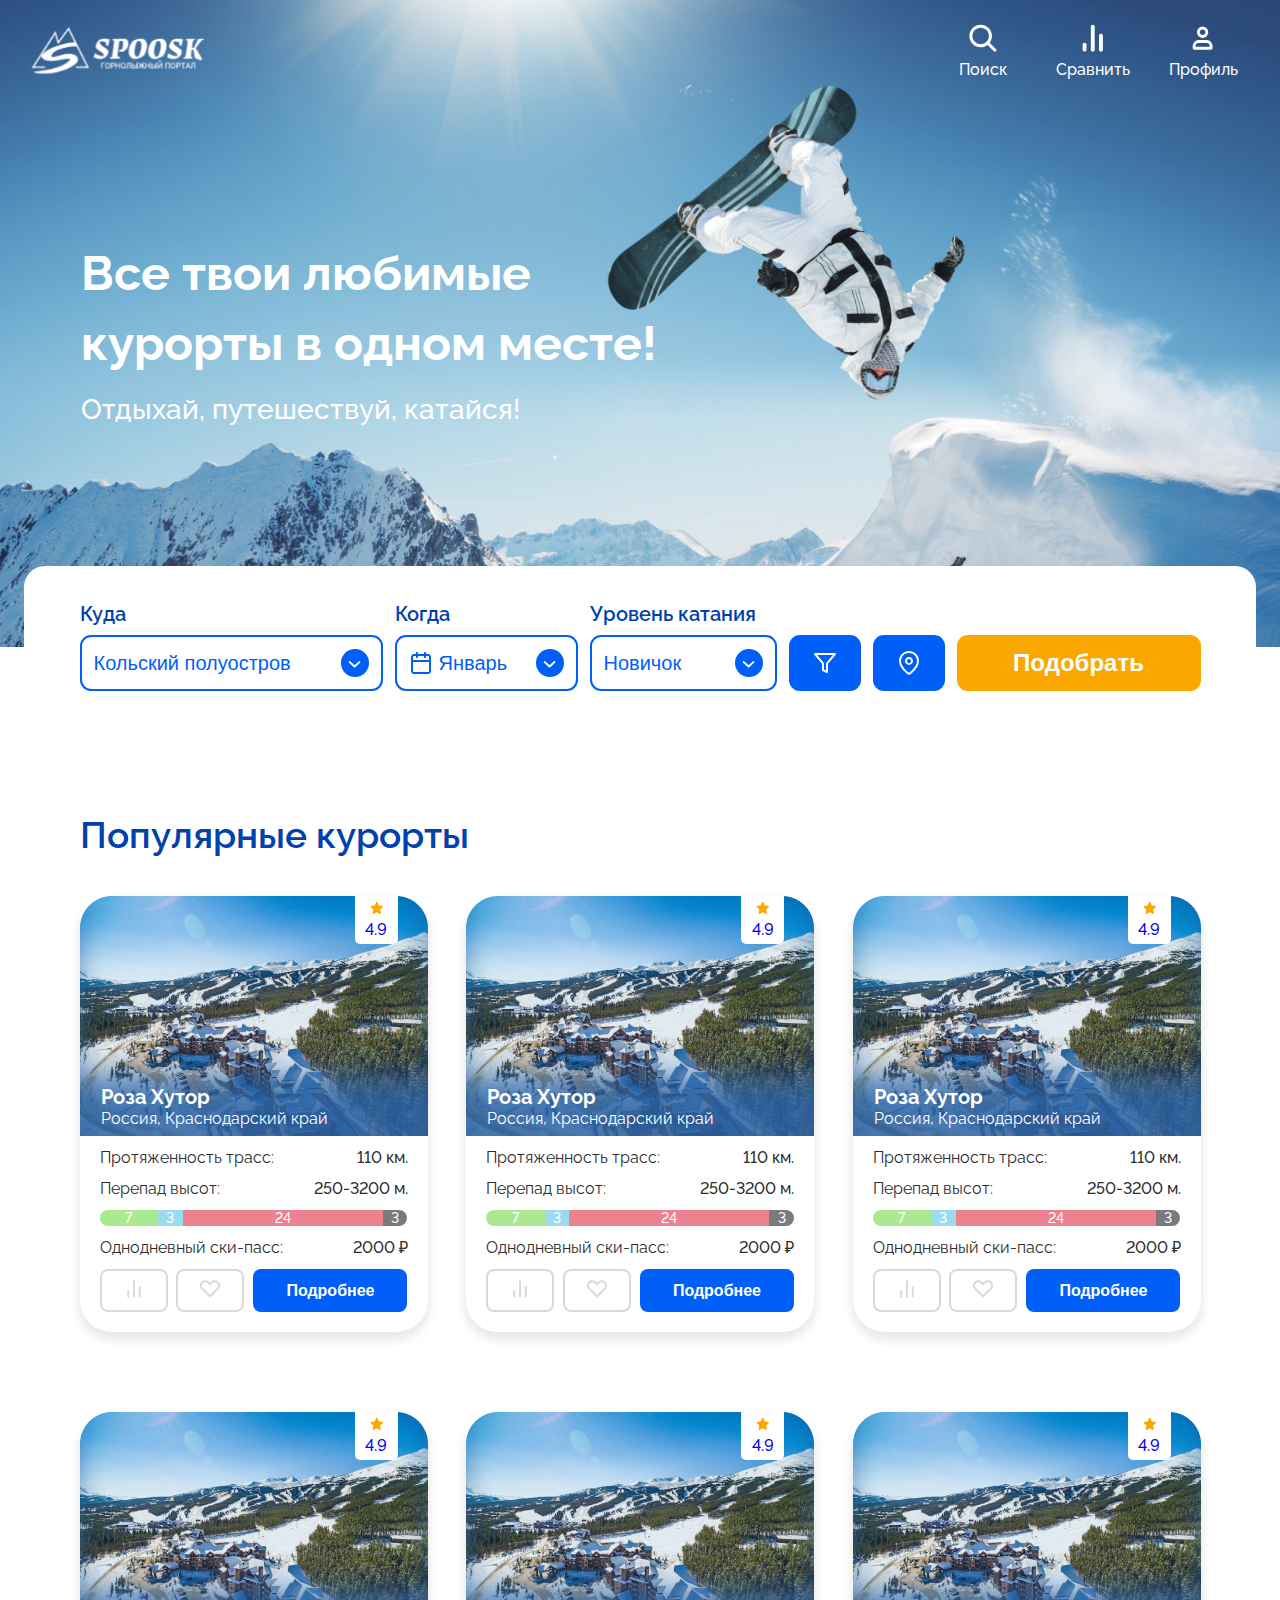
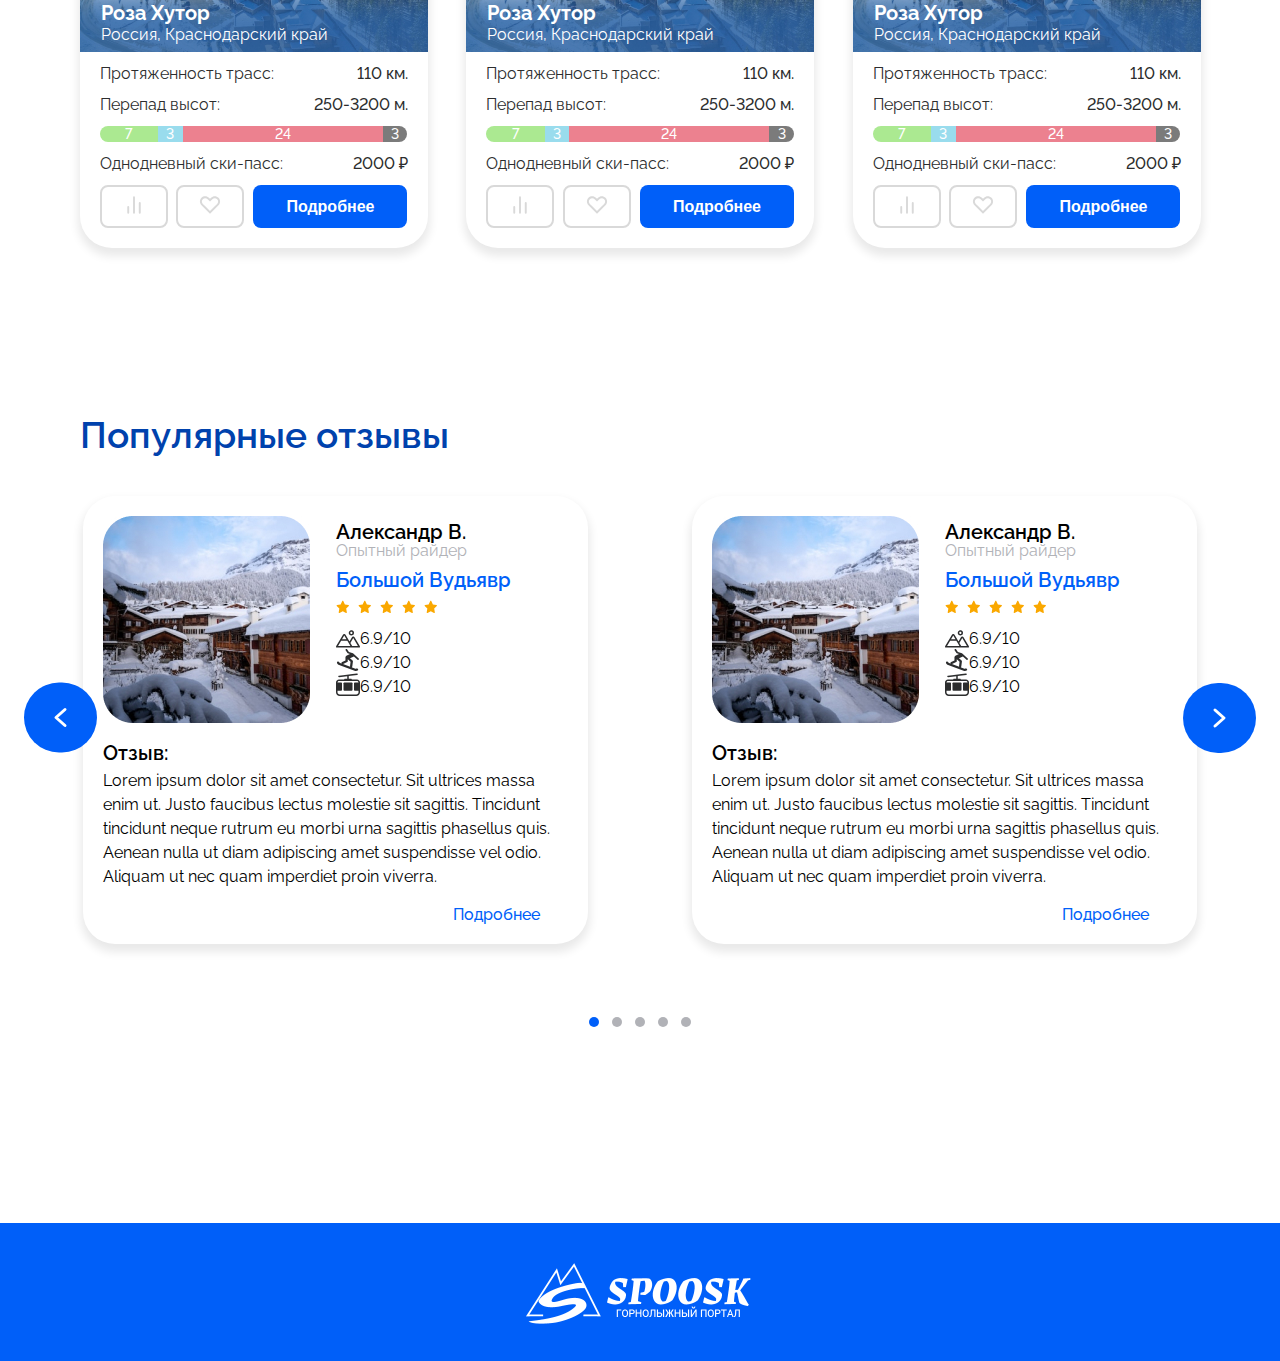
==== index.html @ d3da478c "сайт" ====
<!DOCTYPE html>
<html lang="en">
<head>
    <meta charset="UTF-8">
    <meta http-equiv="X-UA-Compatible" content="IE=edge">
    <meta name="viewport" content="width=device-width, initial-scale=1.0">

    <link href="https://fonts.googleapis.com/css2?family=Raleway:wght@400;500;600;700&display=swap&subset=cyrillic-ext" rel="stylesheet">
    <link rel="stylesheet" href="css/style.css">
    <script defer src="js/script_filter.js"></script>
    <script defer src="js/script.js"></script>
    <title>Spoosk</title>
</head>
<body>
    <div class="container">
        <header class="header">
            <div class="header-wrapper wrapper">
                <div class="logo">
                    <a href="index.html">
                        <img src="image/header/logo_white.svg" alt="Logo" width="190" height="57">
                    </a>
                </div>
                <nav class="header-menu">

                    <!-- <div class="search">
                        <div class="search-box">
                            <input type="text" name="search" class="search-input" placeholder="поиск">
                            <div class="search-btn">
                                <svg width="28" height="28" viewBox="0 0 28 28" fill="none" id="search" xmlns="http://www.w3.org/2000/svg">
                                    <path fill-rule="evenodd" clip-rule="evenodd" d="M3.83374 4.10025C6.02167 1.91233 8.98913 0.683167 12.0833 0.683167C15.1775 0.683167 18.145 1.91233 20.3329 4.10025C22.5208 6.28818 23.75 9.25564 23.75 12.3498C23.75 14.9208 22.9014 17.4043 21.3592 19.4258L27.961 26.0277C28.5685 26.6351 28.5685 27.6201 27.961 28.2276C27.3536 28.835 26.3686 28.835 25.7612 28.2276L19.1593 21.6257C17.1378 23.1679 14.6543 24.0165 12.0833 24.0165C8.98913 24.0165 6.02167 22.7873 3.83374 20.5994C1.64582 18.4115 0.416656 15.444 0.416656 12.3498C0.416656 9.25564 1.64582 6.28818 3.83374 4.10025ZM12.0833 3.79428C9.81425 3.79428 7.63811 4.69566 6.03363 6.30014C4.42915 7.90462 3.52777 10.0808 3.52777 12.3498C3.52777 14.6189 4.42915 16.795 6.03363 18.3995C7.63811 20.004 9.81425 20.9054 12.0833 20.9054C14.3524 20.9054 16.5285 20.004 18.133 18.3995C19.7375 16.795 20.6389 14.6189 20.6389 12.3498C20.6389 10.0808 19.7375 7.90462 18.133 6.30014C16.5285 4.69566 14.3524 3.79428 12.0833 3.79428Z" fill="#0042AD"/>
                                </svg>
                            </div>
                        </div>
                        <div class="name">Поиск</div>
                    </div> -->


                    <ul class="menu-list">
                        <li class="menu-item">
                            <a href="#" class="menu-link">
                                <img src="image/header/header_search_icon_white.svg" alt="Поиск" width="28" height="28">
                                <!-- <div class="icon control-btn_comparison"></div> -->
                                <div class="name">Поиск</div>
                            </a>
                            <input type="text" name="search" class="search-input" placeholder="поиск">
                        </li>
                        <li class="menu-item">
                            <a href="#" class="menu-link">
                                <img src="image/header/header_comparison_icon_white.svg" alt="Поиск" width="28" height="28">
                                <!-- <div class="icon control-btn_comparison"></div> -->
                                <div class="name">Сравнить</div>
                            </a>
                        </li>
                        <li class="menu-item">
                            <a href="#" class="menu-link">
                                <img src="image/header/header_account_icon_white.svg" alt="Поиск" width="28" height="28">
                                <!-- <div class="icon control-btn_profile"></div> -->
                                <div class="name">Профиль</div>
                            </a>
                        </li>
                    </ul>
                </nav>
            </div>
        </header>
    
        <main class="page">
            <section class="page-banner">
                <div class="wrapper">
                    <div class="banner-content">
                        <div class="banner-content-title">Все твои любимые курорты в одном месте!</div>
                        <p class="banner-content-text">Отдыхай, путешествуй, катайся!</p>
                    </div>
                </div>
                <div class="banner-image _img">
                    <img src="image/header/1559.jpg" alt="Фото сноубордиста">
                </div>
            </section>
    
            <section class="page-form">
                <div class="wrapper">
                    <div class="form">
                        <div class="form-content">
    
                            <div class="form-group">
                                <div class="form-group-title">Куда</div>
                                <div class="form-group-content">
                                    <button class="dropdown-button where" type="button">Кольский полуостров</button>
                                    <ul class="dropdown-list">
                                        <li class="dropdown-list-item" data-value="Северный кавказ">Северный кавказ</li>
                                        <li class="dropdown-list-item" data-value="Кольский полуостров">Кольский полуостров</li>
                                        <li class="dropdown-list-item" data-value="Алтай">Алтай</li>
                                    </ul>
                                    <input type="text" name="select-category" value="" class="dropdown-input-hidden">
                                </div>
                            </div>
        
                            <div class="form-group">
                                <div class="form-group-title">Когда</div>
                                <div class="form-group-content">
                                    <button class="dropdown-button when" type="button">Январь</button>
                                    <ul class="dropdown-list">
                                        <li class="dropdown-list-item" data-value="Октябрь">Октябрь</li>
                                        <li class="dropdown-list-item" data-value="Ноябрь">Ноябрь</li>
                                        <li class="dropdown-list-item" data-value="Декабрь">Декабрь</li>
                                        <li class="dropdown-list-item" data-value="Январь">Январь</li>
                                        <li class="dropdown-list-item" data-value="Февраль">Февраль</li>
                                        <li class="dropdown-list-item" data-value="Март">Март</li>
                                        <li class="dropdown-list-item" data-value="Апрель">Апрель</li>
                                        <li class="dropdown-list-item" data-value="Апрель">Май</li>
                                    </ul>
                                    <input type="text" name="select-category" value="" class="dropdown-input-hidden">
                                </div>
                            </div>
        
                            <div class="form-group">
                                <div class="form-group-title">Уровень катания</div>
                                <div class="form-group-content">
                                    <button class="dropdown-button riding_level" type="button">Новичок</button>
                                    <ul class="dropdown-list">
                                        <li class="dropdown-list-item" data-value="Новичок">Новичок</li>
                                        <li class="dropdown-list-item" data-value="Опытный">Опытный</li>
                                        <li class="dropdown-list-item" data-value="Экстремал">Экстремал</li>
                                    </ul>
                                    <input type="text" name="select-category" value="" class="dropdown-input-hidden">
                                </div>
                            </div>
    
                            <div class="form-group">
                                <button class="btn btn-blue">
                                    <img src="image/filter/btn_filter_icon.svg" width="24" height="24" alt="Расширенные фильтры">
                                </button>
                            </div>
                           

                            <div class="form-group">
                                <button class="btn btn-blue">
                                    <img src="image/filter/btn_map_icon.svg" width="24" height="24"  alt="Карта">
                                </button>
                            </div>

                            <div class="form-group">
                                <button class="btn btn-result">Подобрать</button>
                            </div>
                           
                        </div>
    
                    </div>
                </div>
            </section> 
    
            <section class="page-cards">
                <div class="wrapper">
                    <div class="cards-wrapper">
                        <h2 class="section-title section-title-cards">Популярные курорты</h2>
                        <div class="cards-content">

                            <div class="card-column">
                                <div class="card-item">
        
                                    <div class="card-image">
                                        <a href="#">
                                            <img src="image/card/Frame 208.jpg" alt="roza hutor" class="image">
                                            <div class="card-title">
                                                <div class="card-title-name"><span>Роза Хутор</span></div>
                                                <div class="card-title-additionally">
                                                    <span class="card-title-country">Россия,</span>
                                                    <span class="card-title-region">Краснодарский край</span>
                                                </div>
                                            </div>
                                            <div class="card-rating">
                                                <div class="rating-content">
                                                    <img src="image/card/rating_icon.svg" alt="Рейтинг">
                                                    <div class="rating-value">4.9</div>
                                                </div>
                                            </div>
                                        </a>
                                    </div>
                
                                    
                                    <div class="card-body">
                                        <div class="property">
                                            <div class="property-name">Протяженность трасс:</div>
                                            <div class="property-value">110 км.</div>
                                        </div>
                
                                        <div class="property">
                                            <div class="property-name">Перепад высот:</div>
                                            <div class="property-value">250-3200 м.</div>
                                        </div>
                
                                        <div class="count-trails">
                                            <ul class="count-trails-list">
                                                <li class="green">7</li>
                                                <li class="blue">3</li>
                                                <li class="red">24</li>
                                                <li class="black">3</li>
                                            </ul>
                                        </div>
                
                                        <div class="property">
                                            <div class="property-name">Однодневный ски-пасс:</div>
                                            <div class="property-value">2000 ₽</div>
                                        </div>
                
                                        <div class="form-button">
                                            <button class="cards-btn btn-white">
                                                <svg viewBox="0 0 24 25" fill="none" xmlns="http://www.w3.org/2000/svg">
                                                    <path d="M18 20.5V10.5" stroke="#D9D9D9" stroke-opacity="1" stroke-width="2" stroke-linecap="round" stroke-linejoin="round"/>
                                                    <path d="M12 20.5V4.5" stroke="#D9D9D9" stroke-opacity="1" stroke-width="2" stroke-linecap="round" stroke-linejoin="round"/>
                                                    <path d="M6 20.5V14.5" stroke="#D9D9D9" stroke-opacity="1" stroke-width="2" stroke-linecap="round" stroke-linejoin="round"/>
                                                </svg>                            
                                            </button>
                        
                                            <button class="cards-btn btn-white">
                                                <svg viewBox="0 0 24 25" fill="none" xmlns="http://www.w3.org/2000/svg">
                                                    <path fill-rule="evenodd" clip-rule="evenodd" d="M12.0119 6.07196L10.9249 4.98496C10.4155 4.46862 9.80891 4.05816 
                                                    9.14015 3.7772C8.4714 3.49625 7.75368 3.35036 7.02831 3.34793C6.30295 3.3455 5.58426 3.48658 4.91364 3.76304C4.24302 
                                                    4.03951 3.63372 4.4459 3.1208 4.95881C2.60789 5.47173 2.2015 6.08104 1.92503 6.75166C1.64857 7.42228 1.50749 8.14096 
                                                    1.50992 8.86633C1.51235 9.59169 1.65824 10.3094 1.93919 10.9782C2.22014 11.6469 2.63061 12.2535 3.14695 12.763L11.9859 
                                                    21.602L11.9879 21.6L12.0139 21.626L20.8529 12.787C21.3693 12.2775 21.7797 11.6709 22.0607 11.0022C22.3417 10.3334 22.4875
                                                    9.61569 22.49 8.89033C22.4924 8.16496 22.3513 7.44628 22.0749 6.77566C21.7984 6.10504 21.392 5.49573 20.8791 4.98281C20.3662 
                                                    4.4699 19.7569 4.06351 19.0862 3.78704C18.4156 3.51058 17.6969 3.3695 16.9716 3.37193C16.2462 3.37436 15.5285 3.52025 14.8597 
                                                    3.8012C14.191 4.08216 13.5844 4.49262 13.0749 5.00896L12.0119 6.07196ZM11.9879 18.772L16.9239 13.835L18.3739 12.435H18.3759L19.4389 
                                                    11.373C20.0954 10.7165 20.4641 9.82626 20.4641 8.89796C20.4641 7.96965 20.0954 7.07937 19.4389 6.42296C18.7825 5.76655 17.8923 
                                                    5.39778 16.9639 5.39778C16.0356 5.39778 15.1454 5.76655 14.4889 6.42296L12.0129 8.89996L12.0059 8.89296L9.51095 6.39996C8.85453 
                                                    5.74355 7.96425 5.37478 7.03594 5.37478C6.10764 5.37478 5.21736 5.74355 4.56095 6.39996C3.90453 7.05637 3.53577 7.94665 3.53577 
                                                    8.87496C3.53577 9.80326 3.90453 10.6935 4.56095 11.35L7.10094 13.89L7.10195 13.887L11.9879 18.773V18.772Z" 
                                                    fill="#D9D9D9" fill-opacity="1"/>
                                                </svg>
                                            </button>
                        
                                            <button class="cards-btn cards-btn-blue">Подробнее</button>
                                        </div>
                                    </div>
                            
                    
                    
                                </div>
                            </div>
                            <div class="card-column">
                                <div class="card-item">
        
                                    <div class="card-image">
                                        <a href="#">
                                            <img src="image/card/Frame 208.jpg" alt="roza hutor" class="image">
                                            <div class="card-title">
                                                <div class="card-title-name"><span>Роза Хутор</span></div>
                                                <div class="card-title-additionally">
                                                    <span class="card-title-country">Россия,</span>
                                                    <span class="card-title-region">Краснодарский край</span>
                                                </div>
                                            </div>
                                            <div class="card-rating">
                                                <div class="rating-content">
                                                    <img src="image/card/rating_icon.svg" alt="Рейтинг">
                                                    <div class="rating-value">4.9</div>
                                                </div>
                                            </div>
                                        </a>
                                    </div>
                
                                    
                                    <div class="card-body">
                                        <div class="property">
                                            <div class="property-name">Протяженность трасс:</div>
                                            <div class="property-value">110 км.</div>
                                        </div>
                
                                        <div class="property">
                                            <div class="property-name">Перепад высот:</div>
                                            <div class="property-value">250-3200 м.</div>
                                        </div>
                
                                        <div class="count-trails">
                                            <ul class="count-trails-list">
                                                <li class="green">7</li>
                                                <li class="blue">3</li>
                                                <li class="red">24</li>
                                                <li class="black">3</li>
                                            </ul>
                                        </div>
                
                                        <div class="property">
                                            <div class="property-name">Однодневный ски-пасс:</div>
                                            <div class="property-value">2000 ₽</div>
                                        </div>
                
                                        <div class="form-button">
                                            <button class="cards-btn btn-white">
                                                <svg viewBox="0 0 24 25" fill="none" xmlns="http://www.w3.org/2000/svg">
                                                    <path d="M18 20.5V10.5" stroke="#D9D9D9" stroke-opacity="1" stroke-width="2" stroke-linecap="round" stroke-linejoin="round"/>
                                                    <path d="M12 20.5V4.5" stroke="#D9D9D9" stroke-opacity="1" stroke-width="2" stroke-linecap="round" stroke-linejoin="round"/>
                                                    <path d="M6 20.5V14.5" stroke="#D9D9D9" stroke-opacity="1" stroke-width="2" stroke-linecap="round" stroke-linejoin="round"/>
                                                </svg>                            
                                            </button>
                        
                                            <button class="cards-btn btn-white">
                                                <svg viewBox="0 0 24 25" fill="none" xmlns="http://www.w3.org/2000/svg">
                                                    <path fill-rule="evenodd" clip-rule="evenodd" d="M12.0119 6.07196L10.9249 4.98496C10.4155 4.46862 9.80891 4.05816 
                                                    9.14015 3.7772C8.4714 3.49625 7.75368 3.35036 7.02831 3.34793C6.30295 3.3455 5.58426 3.48658 4.91364 3.76304C4.24302 
                                                    4.03951 3.63372 4.4459 3.1208 4.95881C2.60789 5.47173 2.2015 6.08104 1.92503 6.75166C1.64857 7.42228 1.50749 8.14096 
                                                    1.50992 8.86633C1.51235 9.59169 1.65824 10.3094 1.93919 10.9782C2.22014 11.6469 2.63061 12.2535 3.14695 12.763L11.9859 
                                                    21.602L11.9879 21.6L12.0139 21.626L20.8529 12.787C21.3693 12.2775 21.7797 11.6709 22.0607 11.0022C22.3417 10.3334 22.4875
                                                    9.61569 22.49 8.89033C22.4924 8.16496 22.3513 7.44628 22.0749 6.77566C21.7984 6.10504 21.392 5.49573 20.8791 4.98281C20.3662 
                                                    4.4699 19.7569 4.06351 19.0862 3.78704C18.4156 3.51058 17.6969 3.3695 16.9716 3.37193C16.2462 3.37436 15.5285 3.52025 14.8597 
                                                    3.8012C14.191 4.08216 13.5844 4.49262 13.0749 5.00896L12.0119 6.07196ZM11.9879 18.772L16.9239 13.835L18.3739 12.435H18.3759L19.4389 
                                                    11.373C20.0954 10.7165 20.4641 9.82626 20.4641 8.89796C20.4641 7.96965 20.0954 7.07937 19.4389 6.42296C18.7825 5.76655 17.8923 
                                                    5.39778 16.9639 5.39778C16.0356 5.39778 15.1454 5.76655 14.4889 6.42296L12.0129 8.89996L12.0059 8.89296L9.51095 6.39996C8.85453 
                                                    5.74355 7.96425 5.37478 7.03594 5.37478C6.10764 5.37478 5.21736 5.74355 4.56095 6.39996C3.90453 7.05637 3.53577 7.94665 3.53577 
                                                    8.87496C3.53577 9.80326 3.90453 10.6935 4.56095 11.35L7.10094 13.89L7.10195 13.887L11.9879 18.773V18.772Z" 
                                                    fill="#D9D9D9" fill-opacity="1"/>
                                                </svg>
                                            </button>
                        
                                            <button class="cards-btn cards-btn-blue">Подробнее</button>
                                        </div>
                                    </div>
                            
                    
                    
                                </div>
                            </div>
                            <div class="card-column">
                                <div class="card-item">
        
                                    <div class="card-image">
                                        <a href="#">
                                            <img src="image/card/Frame 208.jpg" alt="roza hutor" class="image">
                                            <div class="card-title">
                                                <div class="card-title-name"><span>Роза Хутор</span></div>
                                                <div class="card-title-additionally">
                                                    <span class="card-title-country">Россия,</span>
                                                    <span class="card-title-region">Краснодарский край</span>
                                                </div>
                                            </div>
                                            <div class="card-rating">
                                                <div class="rating-content">
                                                    <img src="image/card/rating_icon.svg" alt="Рейтинг">
                                                    <div class="rating-value">4.9</div>
                                                </div>
                                            </div>
                                        </a>
                                    </div>
                
                                    
                                    <div class="card-body">
                                        <div class="property">
                                            <div class="property-name">Протяженность трасс:</div>
                                            <div class="property-value">110 км.</div>
                                        </div>
                
                                        <div class="property">
                                            <div class="property-name">Перепад высот:</div>
                                            <div class="property-value">250-3200 м.</div>
                                        </div>
                
                                        <div class="count-trails">
                                            <ul class="count-trails-list">
                                                <li class="green">7</li>
                                                <li class="blue">3</li>
                                                <li class="red">24</li>
                                                <li class="black">3</li>
                                            </ul>
                                        </div>
                
                                        <div class="property">
                                            <div class="property-name">Однодневный ски-пасс:</div>
                                            <div class="property-value">2000 ₽</div>
                                        </div>
                
                                        <div class="form-button">
                                            <button class="cards-btn btn-white">
                                                <svg viewBox="0 0 24 25" fill="none" xmlns="http://www.w3.org/2000/svg">
                                                    <path d="M18 20.5V10.5" stroke="#D9D9D9" stroke-opacity="1" stroke-width="2" stroke-linecap="round" stroke-linejoin="round"/>
                                                    <path d="M12 20.5V4.5" stroke="#D9D9D9" stroke-opacity="1" stroke-width="2" stroke-linecap="round" stroke-linejoin="round"/>
                                                    <path d="M6 20.5V14.5" stroke="#D9D9D9" stroke-opacity="1" stroke-width="2" stroke-linecap="round" stroke-linejoin="round"/>
                                                </svg>                            
                                            </button>
                        
                                            <button class="cards-btn btn-white">
                                                <svg viewBox="0 0 24 25" fill="none" xmlns="http://www.w3.org/2000/svg">
                                                    <path fill-rule="evenodd" clip-rule="evenodd" d="M12.0119 6.07196L10.9249 4.98496C10.4155 4.46862 9.80891 4.05816 
                                                    9.14015 3.7772C8.4714 3.49625 7.75368 3.35036 7.02831 3.34793C6.30295 3.3455 5.58426 3.48658 4.91364 3.76304C4.24302 
                                                    4.03951 3.63372 4.4459 3.1208 4.95881C2.60789 5.47173 2.2015 6.08104 1.92503 6.75166C1.64857 7.42228 1.50749 8.14096 
                                                    1.50992 8.86633C1.51235 9.59169 1.65824 10.3094 1.93919 10.9782C2.22014 11.6469 2.63061 12.2535 3.14695 12.763L11.9859 
                                                    21.602L11.9879 21.6L12.0139 21.626L20.8529 12.787C21.3693 12.2775 21.7797 11.6709 22.0607 11.0022C22.3417 10.3334 22.4875
                                                    9.61569 22.49 8.89033C22.4924 8.16496 22.3513 7.44628 22.0749 6.77566C21.7984 6.10504 21.392 5.49573 20.8791 4.98281C20.3662 
                                                    4.4699 19.7569 4.06351 19.0862 3.78704C18.4156 3.51058 17.6969 3.3695 16.9716 3.37193C16.2462 3.37436 15.5285 3.52025 14.8597 
                                                    3.8012C14.191 4.08216 13.5844 4.49262 13.0749 5.00896L12.0119 6.07196ZM11.9879 18.772L16.9239 13.835L18.3739 12.435H18.3759L19.4389 
                                                    11.373C20.0954 10.7165 20.4641 9.82626 20.4641 8.89796C20.4641 7.96965 20.0954 7.07937 19.4389 6.42296C18.7825 5.76655 17.8923 
                                                    5.39778 16.9639 5.39778C16.0356 5.39778 15.1454 5.76655 14.4889 6.42296L12.0129 8.89996L12.0059 8.89296L9.51095 6.39996C8.85453 
                                                    5.74355 7.96425 5.37478 7.03594 5.37478C6.10764 5.37478 5.21736 5.74355 4.56095 6.39996C3.90453 7.05637 3.53577 7.94665 3.53577 
                                                    8.87496C3.53577 9.80326 3.90453 10.6935 4.56095 11.35L7.10094 13.89L7.10195 13.887L11.9879 18.773V18.772Z" 
                                                    fill="#D9D9D9" fill-opacity="1"/>
                                                </svg>
                                            </button>
                        
                                            <button class="cards-btn cards-btn-blue">Подробнее</button>
                                        </div>
                                    </div>
                            
                    
                    
                                </div>
                            </div>
                            <div class="card-column">
                                <div class="card-item">
        
                                    <div class="card-image">
                                        <a href="#">
                                            <img src="image/card/Frame 208.jpg" alt="roza hutor" class="image">
                                            <div class="card-title">
                                                <div class="card-title-name"><span>Роза Хутор</span></div>
                                                <div class="card-title-additionally">
                                                    <span class="card-title-country">Россия,</span>
                                                    <span class="card-title-region">Краснодарский край</span>
                                                </div>
                                            </div>
                                            <div class="card-rating">
                                                <div class="rating-content">
                                                    <img src="image/card/rating_icon.svg" alt="Рейтинг">
                                                    <div class="rating-value">4.9</div>
                                                </div>
                                            </div>
                                        </a>
                                    </div>
                
                                    
                                    <div class="card-body">
                                        <div class="property">
                                            <div class="property-name">Протяженность трасс:</div>
                                            <div class="property-value">110 км.</div>
                                        </div>
                
                                        <div class="property">
                                            <div class="property-name">Перепад высот:</div>
                                            <div class="property-value">250-3200 м.</div>
                                        </div>
                
                                        <div class="count-trails">
                                            <ul class="count-trails-list">
                                                <li class="green">7</li>
                                                <li class="blue">3</li>
                                                <li class="red">24</li>
                                                <li class="black">3</li>
                                            </ul>
                                        </div>
                
                                        <div class="property">
                                            <div class="property-name">Однодневный ски-пасс:</div>
                                            <div class="property-value">2000 ₽</div>
                                        </div>
                
                                        <div class="form-button">
                                            <button class="cards-btn btn-white">
                                                <svg viewBox="0 0 24 25" fill="none" xmlns="http://www.w3.org/2000/svg">
                                                    <path d="M18 20.5V10.5" stroke="#D9D9D9" stroke-opacity="1" stroke-width="2" stroke-linecap="round" stroke-linejoin="round"/>
                                                    <path d="M12 20.5V4.5" stroke="#D9D9D9" stroke-opacity="1" stroke-width="2" stroke-linecap="round" stroke-linejoin="round"/>
                                                    <path d="M6 20.5V14.5" stroke="#D9D9D9" stroke-opacity="1" stroke-width="2" stroke-linecap="round" stroke-linejoin="round"/>
                                                </svg>                            
                                            </button>
                        
                                            <button class="cards-btn btn-white">
                                                <svg viewBox="0 0 24 25" fill="none" xmlns="http://www.w3.org/2000/svg">
                                                    <path fill-rule="evenodd" clip-rule="evenodd" d="M12.0119 6.07196L10.9249 4.98496C10.4155 4.46862 9.80891 4.05816 
                                                    9.14015 3.7772C8.4714 3.49625 7.75368 3.35036 7.02831 3.34793C6.30295 3.3455 5.58426 3.48658 4.91364 3.76304C4.24302 
                                                    4.03951 3.63372 4.4459 3.1208 4.95881C2.60789 5.47173 2.2015 6.08104 1.92503 6.75166C1.64857 7.42228 1.50749 8.14096 
                                                    1.50992 8.86633C1.51235 9.59169 1.65824 10.3094 1.93919 10.9782C2.22014 11.6469 2.63061 12.2535 3.14695 12.763L11.9859 
                                                    21.602L11.9879 21.6L12.0139 21.626L20.8529 12.787C21.3693 12.2775 21.7797 11.6709 22.0607 11.0022C22.3417 10.3334 22.4875
                                                    9.61569 22.49 8.89033C22.4924 8.16496 22.3513 7.44628 22.0749 6.77566C21.7984 6.10504 21.392 5.49573 20.8791 4.98281C20.3662 
                                                    4.4699 19.7569 4.06351 19.0862 3.78704C18.4156 3.51058 17.6969 3.3695 16.9716 3.37193C16.2462 3.37436 15.5285 3.52025 14.8597 
                                                    3.8012C14.191 4.08216 13.5844 4.49262 13.0749 5.00896L12.0119 6.07196ZM11.9879 18.772L16.9239 13.835L18.3739 12.435H18.3759L19.4389 
                                                    11.373C20.0954 10.7165 20.4641 9.82626 20.4641 8.89796C20.4641 7.96965 20.0954 7.07937 19.4389 6.42296C18.7825 5.76655 17.8923 
                                                    5.39778 16.9639 5.39778C16.0356 5.39778 15.1454 5.76655 14.4889 6.42296L12.0129 8.89996L12.0059 8.89296L9.51095 6.39996C8.85453 
                                                    5.74355 7.96425 5.37478 7.03594 5.37478C6.10764 5.37478 5.21736 5.74355 4.56095 6.39996C3.90453 7.05637 3.53577 7.94665 3.53577 
                                                    8.87496C3.53577 9.80326 3.90453 10.6935 4.56095 11.35L7.10094 13.89L7.10195 13.887L11.9879 18.773V18.772Z" 
                                                    fill="#D9D9D9" fill-opacity="1"/>
                                                </svg>
                                            </button>
                        
                                            <button class="cards-btn cards-btn-blue">Подробнее</button>
                                        </div>
                                    </div>
                            
                    
                    
                                </div>
                            </div>
                            <div class="card-column">
                                <div class="card-item">
        
                                    <div class="card-image">
                                        <a href="#">
                                            <img src="image/card/Frame 208.jpg" alt="roza hutor" class="image">
                                            <div class="card-title">
                                                <div class="card-title-name"><span>Роза Хутор</span></div>
                                                <div class="card-title-additionally">
                                                    <span class="card-title-country">Россия,</span>
                                                    <span class="card-title-region">Краснодарский край</span>
                                                </div>
                                            </div>
                                            <div class="card-rating">
                                                <div class="rating-content">
                                                    <img src="image/card/rating_icon.svg" alt="Рейтинг">
                                                    <div class="rating-value">4.9</div>
                                                </div>
                                            </div>
                                        </a>
                                    </div>
                
                                    
                                    <div class="card-body">
                                        <div class="property">
                                            <div class="property-name">Протяженность трасс:</div>
                                            <div class="property-value">110 км.</div>
                                        </div>
                
                                        <div class="property">
                                            <div class="property-name">Перепад высот:</div>
                                            <div class="property-value">250-3200 м.</div>
                                        </div>
                
                                        <div class="count-trails">
                                            <ul class="count-trails-list">
                                                <li class="green">7</li>
                                                <li class="blue">3</li>
                                                <li class="red">24</li>
                                                <li class="black">3</li>
                                            </ul>
                                        </div>
                
                                        <div class="property">
                                            <div class="property-name">Однодневный ски-пасс:</div>
                                            <div class="property-value">2000 ₽</div>
                                        </div>
                
                                        <div class="form-button">
                                            <button class="cards-btn btn-white">
                                                <svg viewBox="0 0 24 25" fill="none" xmlns="http://www.w3.org/2000/svg">
                                                    <path d="M18 20.5V10.5" stroke="#D9D9D9" stroke-opacity="1" stroke-width="2" stroke-linecap="round" stroke-linejoin="round"/>
                                                    <path d="M12 20.5V4.5" stroke="#D9D9D9" stroke-opacity="1" stroke-width="2" stroke-linecap="round" stroke-linejoin="round"/>
                                                    <path d="M6 20.5V14.5" stroke="#D9D9D9" stroke-opacity="1" stroke-width="2" stroke-linecap="round" stroke-linejoin="round"/>
                                                </svg>                            
                                            </button>
                        
                                            <button class="cards-btn btn-white">
                                                <svg viewBox="0 0 24 25" fill="none" xmlns="http://www.w3.org/2000/svg">
                                                    <path fill-rule="evenodd" clip-rule="evenodd" d="M12.0119 6.07196L10.9249 4.98496C10.4155 4.46862 9.80891 4.05816 
                                                    9.14015 3.7772C8.4714 3.49625 7.75368 3.35036 7.02831 3.34793C6.30295 3.3455 5.58426 3.48658 4.91364 3.76304C4.24302 
                                                    4.03951 3.63372 4.4459 3.1208 4.95881C2.60789 5.47173 2.2015 6.08104 1.92503 6.75166C1.64857 7.42228 1.50749 8.14096 
                                                    1.50992 8.86633C1.51235 9.59169 1.65824 10.3094 1.93919 10.9782C2.22014 11.6469 2.63061 12.2535 3.14695 12.763L11.9859 
                                                    21.602L11.9879 21.6L12.0139 21.626L20.8529 12.787C21.3693 12.2775 21.7797 11.6709 22.0607 11.0022C22.3417 10.3334 22.4875
                                                    9.61569 22.49 8.89033C22.4924 8.16496 22.3513 7.44628 22.0749 6.77566C21.7984 6.10504 21.392 5.49573 20.8791 4.98281C20.3662 
                                                    4.4699 19.7569 4.06351 19.0862 3.78704C18.4156 3.51058 17.6969 3.3695 16.9716 3.37193C16.2462 3.37436 15.5285 3.52025 14.8597 
                                                    3.8012C14.191 4.08216 13.5844 4.49262 13.0749 5.00896L12.0119 6.07196ZM11.9879 18.772L16.9239 13.835L18.3739 12.435H18.3759L19.4389 
                                                    11.373C20.0954 10.7165 20.4641 9.82626 20.4641 8.89796C20.4641 7.96965 20.0954 7.07937 19.4389 6.42296C18.7825 5.76655 17.8923 
                                                    5.39778 16.9639 5.39778C16.0356 5.39778 15.1454 5.76655 14.4889 6.42296L12.0129 8.89996L12.0059 8.89296L9.51095 6.39996C8.85453 
                                                    5.74355 7.96425 5.37478 7.03594 5.37478C6.10764 5.37478 5.21736 5.74355 4.56095 6.39996C3.90453 7.05637 3.53577 7.94665 3.53577 
                                                    8.87496C3.53577 9.80326 3.90453 10.6935 4.56095 11.35L7.10094 13.89L7.10195 13.887L11.9879 18.773V18.772Z" 
                                                    fill="#D9D9D9" fill-opacity="1"/>
                                                </svg>
                                            </button>
                        
                                            <button class="cards-btn cards-btn-blue">Подробнее</button>
                                        </div>
                                    </div>
                            
                    
                    
                                </div>
                            </div>
                            <div class="card-column">
                                <div class="card-item">
        
                                    <div class="card-image">
                                        <a href="#">
                                            <img src="image/card/Frame 208.jpg" alt="roza hutor" class="image">
                                            <div class="card-title">
                                                <div class="card-title-name"><span>Роза Хутор</span></div>
                                                <div class="card-title-additionally">
                                                    <span class="card-title-country">Россия,</span>
                                                    <span class="card-title-region">Краснодарский край</span>
                                                </div>
                                            </div>
                                            <div class="card-rating">
                                                <div class="rating-content">
                                                    <img src="image/card/rating_icon.svg" alt="Рейтинг">
                                                    <div class="rating-value">4.9</div>
                                                </div>
                                            </div>
                                        </a>
                                    </div>
                
                                    
                                    <div class="card-body">
                                        <div class="property">
                                            <div class="property-name">Протяженность трасс:</div>
                                            <div class="property-value">110 км.</div>
                                        </div>
                
                                        <div class="property">
                                            <div class="property-name">Перепад высот:</div>
                                            <div class="property-value">250-3200 м.</div>
                                        </div>
                
                                        <div class="count-trails">
                                            <ul class="count-trails-list">
                                                <li class="green">7</li>
                                                <li class="blue">3</li>
                                                <li class="red">24</li>
                                                <li class="black">3</li>
                                            </ul>
                                        </div>
                
                                        <div class="property">
                                            <div class="property-name">Однодневный ски-пасс:</div>
                                            <div class="property-value">2000 ₽</div>
                                        </div>
                
                                        <div class="form-button">
                                            <button class="cards-btn btn-white">
                                                <svg viewBox="0 0 24 25" fill="none" xmlns="http://www.w3.org/2000/svg">
                                                    <path d="M18 20.5V10.5" stroke="#D9D9D9" stroke-opacity="1" stroke-width="2" stroke-linecap="round" stroke-linejoin="round"/>
                                                    <path d="M12 20.5V4.5" stroke="#D9D9D9" stroke-opacity="1" stroke-width="2" stroke-linecap="round" stroke-linejoin="round"/>
                                                    <path d="M6 20.5V14.5" stroke="#D9D9D9" stroke-opacity="1" stroke-width="2" stroke-linecap="round" stroke-linejoin="round"/>
                                                </svg>                            
                                            </button>
                        
                                            <button class="cards-btn btn-white">
                                                <svg viewBox="0 0 24 25" fill="none" xmlns="http://www.w3.org/2000/svg">
                                                    <path fill-rule="evenodd" clip-rule="evenodd" d="M12.0119 6.07196L10.9249 4.98496C10.4155 4.46862 9.80891 4.05816 
                                                    9.14015 3.7772C8.4714 3.49625 7.75368 3.35036 7.02831 3.34793C6.30295 3.3455 5.58426 3.48658 4.91364 3.76304C4.24302 
                                                    4.03951 3.63372 4.4459 3.1208 4.95881C2.60789 5.47173 2.2015 6.08104 1.92503 6.75166C1.64857 7.42228 1.50749 8.14096 
                                                    1.50992 8.86633C1.51235 9.59169 1.65824 10.3094 1.93919 10.9782C2.22014 11.6469 2.63061 12.2535 3.14695 12.763L11.9859 
                                                    21.602L11.9879 21.6L12.0139 21.626L20.8529 12.787C21.3693 12.2775 21.7797 11.6709 22.0607 11.0022C22.3417 10.3334 22.4875
                                                    9.61569 22.49 8.89033C22.4924 8.16496 22.3513 7.44628 22.0749 6.77566C21.7984 6.10504 21.392 5.49573 20.8791 4.98281C20.3662 
                                                    4.4699 19.7569 4.06351 19.0862 3.78704C18.4156 3.51058 17.6969 3.3695 16.9716 3.37193C16.2462 3.37436 15.5285 3.52025 14.8597 
                                                    3.8012C14.191 4.08216 13.5844 4.49262 13.0749 5.00896L12.0119 6.07196ZM11.9879 18.772L16.9239 13.835L18.3739 12.435H18.3759L19.4389 
                                                    11.373C20.0954 10.7165 20.4641 9.82626 20.4641 8.89796C20.4641 7.96965 20.0954 7.07937 19.4389 6.42296C18.7825 5.76655 17.8923 
                                                    5.39778 16.9639 5.39778C16.0356 5.39778 15.1454 5.76655 14.4889 6.42296L12.0129 8.89996L12.0059 8.89296L9.51095 6.39996C8.85453 
                                                    5.74355 7.96425 5.37478 7.03594 5.37478C6.10764 5.37478 5.21736 5.74355 4.56095 6.39996C3.90453 7.05637 3.53577 7.94665 3.53577 
                                                    8.87496C3.53577 9.80326 3.90453 10.6935 4.56095 11.35L7.10094 13.89L7.10195 13.887L11.9879 18.773V18.772Z" 
                                                    fill="#D9D9D9" fill-opacity="1"/>
                                                </svg>
                                            </button>
                        
                                            <button class="cards-btn cards-btn-blue">Подробнее</button>
                                        </div>
                                    </div>
                            
                    
                    
                                </div>
                            </div>


                        </div>
                    </div>

                </div>
            </section>
    
            <section class="page-reviews">
                <div class="wrapper reviews-wrapper">
                    <div class="cards-wrapper">
                        <h2 class="section-title section-title-reviews">Популярные отзывы</h2>
    
                        <div class="reviews-content">
    
                            <div class="review-column">
                                <div class="review-item">
                                    <div class="review-content">
                                        <img src="image/reviews/big_wood_foto.jpg" alt="Большой Вудьявр">
                                        <div class="review-content-text">
                                            <div class="review-author-name">Александр В.</div>
                                            <div class="review-author-subname">Опытный райдер</div>
                                            <h3 class="review-resort-name">Большой Вудьявр</h3>
                                            <ul class="stars-list">
                                                <li class="stars-item">
                                                    <img src="image/card/rating_icon.svg" alt="звезда">
                                                </li>
                                                <li class="stars-item">
                                                    <img src="image/card/rating_icon.svg" alt="звезда">
                                                </li>
                                                <li class="stars-item">
                                                    <img src="image/card/rating_icon.svg" alt="звезда">
                                                </li>
                                                <li class="stars-item">
                                                    <img src="image/card/rating_icon.svg" alt="звезда">
                                                </li>
                                                <li class="stars-item">
                                                    <img src="image/card/rating_icon.svg" alt="звезда">
                                                </li>
                                            </ul>
                                            <div class="rating-montains">
                                                <img src="image/reviews/mountains.svg" alt="Горы">
                                                <div> <span>6.9</span>/<span>10</span> </div>
                                            </div>
                                            <div class="rating-skier">
                                                <img src="image/reviews/skier.svg" alt="Лыжник">
                                                <div> <span>6.9</span>/<span>10</span> </div>
                                            </div>
                                            <div class="rating-lift">
                                                <img src="image/reviews/lift.svg" alt="Подъемник">
                                                <div> <span>6.9</span>/<span>10</span> </div>
                                            </div>
                                        </div>
    
                                    </div>
    
                                    <div class="review-text">
                                        <div class="review-title">Отзыв:</div>
                                        <p class="review-title-text">Lorem ipsum dolor sit amet consectetur. Sit ultrices massa enim ut. Justo faucibus lectus 
                                            molestie sit sagittis. Tincidunt tincidunt neque rutrum eu morbi urna sagittis phasellus quis. 
                                            Aenean nulla ut diam adipiscing amet suspendisse vel odio. Aliquam ut nec quam imperdiet proin viverra.</p>
                                    </div>

                                    <a class="btn-reviews" href="#">Подробнее</a>
                                
                                </div>
                            </div>
                            <div class="review-column">
                                <div class="review-item">
                                    <div class="review-content">
                                        <img src="image/reviews/big_wood_foto.jpg" alt="Большой Вудьявр">
                                        <div class="review-content-text">
                                            <div class="review-author-name">Александр В.</div>
                                            <div class="review-author-subname">Опытный райдер</div>
                                            <h3 class="review-resort-name">Большой Вудьявр</h3>
                                            <ul class="stars-list">
                                                <li class="stars-item">
                                                    <img src="image/card/rating_icon.svg" alt="звезда">
                                                </li>
                                                <li class="stars-item">
                                                    <img src="image/card/rating_icon.svg" alt="звезда">
                                                </li>
                                                <li class="stars-item">
                                                    <img src="image/card/rating_icon.svg" alt="звезда">
                                                </li>
                                                <li class="stars-item">
                                                    <img src="image/card/rating_icon.svg" alt="звезда">
                                                </li>
                                                <li class="stars-item">
                                                    <img src="image/card/rating_icon.svg" alt="звезда">
                                                </li>
                                            </ul>
                                            <div class="rating-montains">
                                                <img src="image/reviews/mountains.svg" alt="Горы">
                                                <div> <span>6.9</span>/<span>10</span> </div>
                                            </div>
                                            <div class="rating-skier">
                                                <img src="image/reviews/skier.svg" alt="Лыжник">
                                                <div> <span>6.9</span>/<span>10</span> </div>
                                            </div>
                                            <div class="rating-lift">
                                                <img src="image/reviews/lift.svg" alt="Подъемник">
                                                <div> <span>6.9</span>/<span>10</span> </div>
                                            </div>
                                        </div>
    
                                    </div>
    
                                    <div class="review-text">
                                        <div class="review-title">Отзыв:</div>
                                        <p class="review-title-text">Lorem ipsum dolor sit amet consectetur. Sit ultrices massa enim ut. Justo faucibus lectus 
                                            molestie sit sagittis. Tincidunt tincidunt neque rutrum eu morbi urna sagittis phasellus quis. 
                                            Aenean nulla ut diam adipiscing amet suspendisse vel odio. Aliquam ut nec quam imperdiet proin viverra.</p>
                                    </div>

                                    <a class="btn-reviews" href="#">Подробнее</a>
                                
                                </div>
                            </div>

    
                        </div>
                        <ul class="ellipse-list">
                            <li class="ellipse-item blue--active">
                                <svg width="10" height="10" viewBox="0 0 10 10" fill="none" xmlns="http://www.w3.org/2000/svg">
                                    <circle cx="5" cy="5" r="5" fill="#B1B2B7"/>
                                </svg>
                            </li>
                            <li class="ellipse-item">
                                <svg width="10" height="10" viewBox="0 0 10 10" fill="none" xmlns="http://www.w3.org/2000/svg">
                                    <circle cx="5" cy="5" r="5" fill="#B1B2B7"/>
                                </svg>
                                    
                            </li>
                            <li class="ellipse-item">
                                <svg width="10" height="10" viewBox="0 0 10 10" fill="none" xmlns="http://www.w3.org/2000/svg">
                                    <circle cx="5" cy="5" r="5" fill="#B1B2B7"/>
                                </svg>
                                    
                            </li>
                            <li class="ellipse-item">
                                <svg width="10" height="10" viewBox="0 0 10 10" fill="none" xmlns="http://www.w3.org/2000/svg">
                                    <circle cx="5" cy="5" r="5" fill="#B1B2B7"/>
                                </svg>
                                    
                            </li>
                            <li class="ellipse-item">
                                <svg width="10" height="10" viewBox="0 0 10 10" fill="none" xmlns="http://www.w3.org/2000/svg">
                                    <circle cx="5" cy="5" r="5" fill="#B1B2B7"/>
                                </svg> 
                            </li>
                        </ul>
                    </div>
                    <img class="chevron-left" src="image/reviews/chevron_left.svg" alt="">
                    <img  class="chevron-right" src="image/reviews/chevron_right.svg" alt="">
                </div>
            </section>
        </main>

        <footer class="footer">
            <div class="logo">
                <a href="#">
                    <img src="image/footer/logo_footer.svg" alt="Logo">
                </a>
            </div>
        </footer>

    </div>
</body>
</html>
---- css/style.css ----
@font-face {
    src: url('../fonts/Raleway-Regular.ttf');
    font-family: 'Raleway';
    font-weight: 400;
    font-style: normal;
}
@font-face {
    src: url('../fonts/Raleway-Medium.ttf');
    font-family: 'Raleway';
    font-weight: 500;
    font-style: normal;
}
@font-face {
    src: url('../fonts/Raleway-SemiBold.ttf');
    font-family: 'Raleway';
    font-weight: 600;
    font-style: normal;
}
@font-face {
    src: url('../fonts/Raleway-Bold.ttf');
    font-family: 'Raleway';
    font-weight: 700;
    font-style: normal;
}

*,
*::after,
*::before {
    margin: 0;
    padding: 0;
    border: 0;
    box-sizing: border-box;
}

a {
    text-decoration: none;
    outline: none;
}

ul,
ol,
li {
    list-style: none;
}

img {
    vertical-align: top;
}

h1,
h2,
h3,
h4,
h5,
h6 {
    font-weight: inherit;
    font-size: inherit;
}

html,
body {
    height: 100%;
    font-family: 'Raleway', 'Helvetica', 'Arial', sans-serif;
    font-feature-settings: "lnum";
    color: #000;
    font-size: 16px;
    font-weight: 400;
}

/* ---------------------------------------------------------------------------- */

.container {
    min-height: 100%;
    overflow: hidden;
    display: flex;
    flex-direction: column;
}

.wrapper {
    max-width: 1232px;
    margin: 0 auto;
    /* padding: 0 10px; */
}

._img {
    position: relative;
}

._img img {
    position: absolute;
    width: 100%;
    height: 100%;
    top: 0;
    left: 0;
    object-fit: cover;

}

/* ------HEADER---------------------------------------------------------------- */

.header {
    position: absolute;
    width: 100%;
    left: 0;
    top: 0;

    padding-top: 12px;
    padding-bottom: 12px;

    z-index: 50;
}

.header-wrapper {
    display: flex;
    /* min-height: 100px; */
    justify-content: space-between;
    align-items: center;
}

.header-menu {
    display: flex;
    justify-content: space-between;
    padding: 12px 8px 8px 8px;
}

.menu-list {
    display: flex;
    flex-wrap: wrap;
    /* min-width: 326px; */
    justify-content: space-between;
}

.menu-item {
    text-align: center;
}

.menu-item:not(:last-child) {
    margin: 0px 20px 0px 0px;
}

.menu-link {
    color: #fff;
    line-height: 19px;
    font-weight: 500;
}

.menu-link img {
    text-align: center;
    margin: 0 31px 8px 31px;
}


/* --------PAGE-------------------------------------------------- */
.page {
    flex: 1 1 auto;
}

.page-banner {
    position: relative;
}

.page-form {
    margin: -81px 0px 0px 0px;
}

.page-cards {
    padding-top: 86px;
}

.page-reviews {
    padding-top: 86px;
    padding-bottom: 192px;
}

.section-title {
    margin-bottom: 40px;

    color: #0042AD;
    font-size: 37px;
    line-height: 42px;
    font-weight: 600;
}

/* --------BANNER-------------------------------------------------- */


.banner-image {
    position: absolute;
    width: 100%;
    height: 100%;
    top: 0;
    left: 0;

}

/* @media (max-width: 1300px) {
    .banner-image img {
        object-position: right;
    }
} */


.banner-content {
    position: relative;
    margin-left: 57px;
    /* top: 235px; */
    /* right: 106px; */
    max-width: 593px;
    padding: 238px 0px 221px 0px;

    z-index: 2;
}

.banner-content-title {
    margin-bottom: 15px;
    font-weight: 700;
    font-size: 48px;
    line-height: 70px;
    color: #fff;
}

.banner-content-text {
    font-weight: 500;
    font-size: 28px;
    line-height: 33px;
    color: #fff;
}


/* .search {
    display: block;
    text-align: center;
}

.search-btn svg {
    right: 5px;
}

.search-box {
    display: block;
    position: relative;
    margin: 0 31px 8px 31px;
    width: 28px;
    height: 28px;
} */

/* .search .name_1 {
    float: initial;
} */

/* .search-box.active {
    width: 200px;
    height: 28px;
    transition: all 0.2s;
}

.search-box .search-input {
    height: 100%;
    width: 100%;
    border: none;
    background: white;
    font-size: 16px;
    border-radius: 28px;
    padding: 0;
    outline: none;
    opacity: 0;
    transition: all 0.2s;
} */

.menu-item .search-input {
    display: none;
    height: 100%;
    width: 100%;
    border: none;
    background: white;
    font-size: 16px;
    border-radius: 28px;
    padding: 0;
    outline: none;
    opacity: 0;
    transition: all 0.2s;
}

/* 
.search-box .search-input.active {
    opacity: 1;

    height: 100%;
    width: 100%;
    border: none;
    background-color: white;
    box-shadow: 0 0 10px 0 #0061D3;
    font-size: 16px;
    border-radius: 40px;
    padding: 0 20px 0 20px;
    outline: none;
    transition: all 0.2s;
} */

/* .search-box .search-btn {
    position: absolute;
    top: 50%;
    right: 5px;
    width: 28px;
    height: 28px;
    transform: translateY(-50%);
    cursor: pointer;
    transition: all 0.5s;
}

.search-box .search-btn.active {
    position: absolute;
    top: 50%;
    right: 5px;
    width: 28px;
    height: 28px;
    transform: translateY(-50%);
    cursor: pointer;
} */



/* .menu-list li {
    list-style: none;
    text-align: center;
    display: block;


} */

/* .menu-list li a {
    display: block;
    padding: 0 0;

    text-decoration: none;
} */

/* .name {
    color: #0042AD;
    line-height: 20px;
    font-weight: 500;
} */
/* .menu-list li a .icon {
    width: 28px;
    height: 28px;
    text-align: center;
    margin: 0 31px 8px 31px;
} */


/* .control-btn {
    border: none;
    display: block;
    background-color: transparent;
    padding: 0;
    margin: 0;

    background-repeat: no-repeat;
    background-position: center;

    cursor: pointer;
}

.control-btn_search {
    background-image: url(../image/header/header_search_icon.svg);
    background-repeat: no-repeat;
    background-position: center;
}

.control-btn_comparison {
    background-image: url(../image/header/header_comparison_icon.svg);
    background-repeat: no-repeat;
    background-position: center;
}

.control-btn_profile {
    background-image: url(../image/header/header_account_icon.svg);
    background-repeat: no-repeat;
    background-position: center;
} */



/*-----form------------------------------------------ */

.form {
    position: relative;
    max-width: 1252px;
    margin-left: auto;
    margin-right: auto;
    padding: 37px 55.5px;

    border-radius: 21px;
    background: #ffff;

    z-index: 3;
}

.form-content {
    display: flex;
    flex-wrap: wrap;
    justify-content: start;
    align-items: end;
}

.form-group:not(:last-child) {
    padding: 0px 12px 0px 0px;
    /* display: block; */
    /* justify-content: space-between; */
}

.form-group-title {
    font-size: 20px;
    line-height: 23px;
    font-weight: 600;
    color: #0042AD;
}

.form-group-content {
    margin-top: 9px;
    position: relative;
}

.dropdown-button {
    position: relative;
    display: block;
    text-align: left;

    background: #fff;
    border: 2px solid #005FF9;
    border-radius: 11px;

    padding-top: 14px;
    padding-bottom: 14px;
    padding-left: 12px;
    padding-right: 40px;

    font-weight: 400;
    font-size: 20px;
    line-height: 24px;
    color: #005FF9;

    cursor: pointer;
}

.where {
    padding-right: 80px;
    min-width: 303px;
}

.when {
    padding-left: 42px;
    padding-right: 45px;
    min-width: 183px;
}

.riding_level {
    padding-right: 40px;
    min-width: 187px;
}

.when::before {
    content: "";

    position: absolute;
    top: 50%;
    left: 12px;
    transform: translateY(-50%);

    display: block;
    width: 24px;
    height: 24px;
    background-image: url(../image/filter/calendar_icon.svg);

    /* Снимаем клик с svg */
    pointer-events: none;
    cursor: pointer;
}

.dropdown-button::after {
    content: "";

    position: absolute;
    top: 50%;
    right: 12px;
    transform: translateY(-50%);

    display: block;
    width: 28px;
    height: 28px;
    background-image: url(../image/filter/chevron_down.svg);

    /* Снимаем клик с svg */
    pointer-events: none;
    cursor: pointer;
}

.dropdown-button:hover {
    outline: none;
    box-shadow: 0px 0px 5px #005FF9;
}

.dropdown-button:focus {
    outline: none;
    box-shadow: 0px 0px 5px #005FF9;
}

.dropdown-button--active {
    outline: none;
    box-shadow: 0px 0px 5px #005FF9;
}

.dropdown-list {
    display: none;

    position: absolute;
    left: 0;
    top: 56px;
    width: 100%;

    margin: 0;
    padding: 0;
    list-style-type: none;

    background: #fff;
    box-shadow: 0px 4px 10px 2px rgba(184, 209, 240, 0.6);
    overflow: hidden;

    border-radius: 8px;
    width: 100%;

    z-index: 4;
} 

.dropdown-list--visible {
    display: block;
}

.dropdown-list-item {
    margin: 0;
    padding: 0;

    padding: 10px 12px;

    font-weight: 400;
    font-size: 20px;
    line-height: 23px;
    color: #005FF9;

    cursor: pointer;
}

.dropdown-list-item:hover {
    background: rgba(196, 216, 241, 0.6);
}

.dropdown-input-hidden {
    display: none;
}

.btn {
    border: none;
    border-radius: 11px;
    text-align: center;

    cursor: pointer;
}

.btn-blue {
    background: #005FF9;
    padding-top: 16px;
    padding-bottom: 16px;
    padding-left: 24px;
    padding-right: 24px;
}

.btn:hover {
    opacity: 0.7;
    cursor: pointer;
}

.btn:focus {
    opacity: 0.7;
    outline: none;
}

.btn-result {
    min-width: 244px;
    padding-top: 14px;
    padding-bottom: 14px;
    padding-left: 55.5px;
    padding-right: 55.5px;

    background-color: #FAA800;

    color: #ffff;
    font-weight: 700;
    font-size: 24px;
    line-height: 28px;
}

/* @media (max-width: 1231px) {
    .btn-result {
        min-width: 0;
        padding-top: 14px;
        padding-bottom: 14px;
        padding-left: 10px;
        padding-right: 10px;   
    }
} */


/*-------------------- Cards--------------------------- */

.cards-wrapper {
    max-width: 1141px;
    margin: 0 auto;
    padding-left: 10px;
    padding-right: 10px;
}

.cards-content {
    display: flex;
    flex-wrap: wrap;
    margin: 0px -20px;
    justify-content: center;
}

.card-column {
    padding: 0px 19.25px 80px 19.25px;
}

.card-item {
    background-color: #ffff;
    border-radius: 32px;
    box-shadow: 0px 6px 10px 2px #E9E9E9;
}

.card-image {
    position: relative;
    width: 100%;
}

.card-title {
    position: absolute;
	bottom: 8px;
	left: 21px;
	width: 100%;
}

.card-title-name span {
    font-size: 20px;
    line-height: 23px;
    font-weight: 700;
    color: #FFFFFF;
}

.card-title-additionally span {
    font-size: 16px;
    line-height: 19px;
    font-weight: 400;
    color: #FFFFFF;
}

.image {
    width: 100%;
}

.card-rating {
    width: 43px;
    position: absolute;
	top: 0px;
	left: 275px;
    padding: 5px 10px;
    
    background-color: #fff;
    border: none;
    border-radius: 0px 0px 5px 5px;

    cursor: initial;
}

.rating-content {
    text-align: center;
}

.rating-content img {
    width: 13px;
    height: 13px;
}

.rating-value {
    /* padding-top: 4px; */
    font-size: 16px;
    line-height: 19px;
    font-weight: 500;
}

.card-body {
    display: block;
    padding: 12px 20px 20px 20px;

    color: #2C2D2E;
}

.property {
    display: flex;
    justify-content: space-between;
    margin-bottom: 12px;
}

.property-name {
    font-size: 16px;
    line-height: 19px;
    font-weight: 400;
}

.property-value {
    font-size: 16px;
    line-height: 19px;
    font-weight: 500;
}

.count-trails {
    width: 100%;
    margin-bottom: 12px;
    
    font-size: 14px;
    line-height: 16px;
    font-weight: 500;
}

.count-trails ul {
    overflow: hidden;
}

.count-trails-list li {
    float: left;
    color: #FFFFFF;
    text-align: center;
    padding: 0;
    margin: 0;
}

.count-trails-list .green {
    width: 19%;
    border-radius: 8px 0 0 8px;
    background-color: #ABE991;
}

.count-trails-list .blue {
    width: 8%;
    background-color: #99DCED;
}

.count-trails-list .red {
    width: 65%;
    background-color: #EC818F;
}

.count-trails-list .black {
    width: 8%;
    border-radius: 0 8px 8px 0;
    background-color: #7B7B7B;
}

.form-button {
    display: flex;
    justify-content: space-between;
}

.cards-btn {
    border-radius: 8px;
    user-select: none; 
    cursor: pointer;
}

.cards-btn:focus {
    outline: none;
}

.cards-btn svg {
    width: 24px;
    height: 24px;
}

.btn-white {
    padding: 4px 20px;

    background-color: white;
    border: 2px solid #D9D9D9;
}

.btn-white:hover {
    cursor: pointer;
}

.btn-white:hover svg path {
    stroke-opacity: 1;
    fill-rule: nonzero;
    clip-rule: inherit;
    fill-opacity: 1;
    fill: #005FF9;
    stroke: #005FF9;
}

.btn-white:hover {
    border: 2px solid #005FF9;
    /* transition: .5s; */
}

/* .btn-white svg path {
    transition: fill .5s, stroke .5s;
} */

.cards-btn-blue {
    padding: 12px 33px;
    background-color: #005FF9;
    border: none;


    line-height: 19px;
    color: #FFFFFF;
    text-align: center;
    text-decoration: none;
    font-size: 16px;
    font-weight: 600;
}

.cards-btn-blue:hover {
    opacity: 0.7;
    cursor: pointer;
}

/* .btn {
    border: none;
    border-radius: 11px;
    text-align: center;

    cursor: pointer;
}

.btn-blue {
    background: #005FF9;
    padding-top: 16px;
    padding-bottom: 16px;
    padding-left: 24px;
    padding-right: 24px;
}

.btn:hover {
    opacity: 0.7;
    cursor: pointer;
}

.btn:focus {
    opacity: 0.7;
    outline: none;
}

} */

/* -----REVIEWS------------------------------------------------------- */
.reviews-wrapper {
    position: relative;
}
.chevron-left {
    position: absolute;
    bottom: 278px;
    left: 0;

    cursor: pointer;
    z-index: 5;
}
.chevron-right {
    position: absolute;
    bottom: 278px;
    right: 0;

    cursor: pointer;
    z-index: 5;
}

.reviews-content {
    display: flex;
    flex-wrap: wrap;
    margin: 0px -50px;
    justify-content: center;
}
.review-column {
    padding: 0px 52px 20px 52px;
}
.review-item {
    padding: 20px;

    background-color: #ffff;
    border-radius: 32px;
    box-shadow: 0px 6px 10px 2px #E9E9E9;
}
.review-content {
    max-width: 465px;
}
.review-content-text {
    display: inline-block;
    margin-left: 22px;
} 

.review-author-name {
    font-size: 20px;
    line-height: 32px;
    font-weight: 600;
}
.review-author-subname {
    margin-top: -7px;

    font-size: 16px;
    line-height: 19px;
    font-weight: 400;
    letter-spacing: 1%;

    color: #B1B2B7;
}
.review-resort-name {
    margin-top: 8px;

    font-size: 20px;
    line-height: 24px;
    font-weight: 600;

    color: #005FF9;
}

.stars-list {
    display: flex;
    margin-top: 8px;
    margin-bottom: 10px;
}

.stars-item:not(:last-child) {
    margin: 0px 9px 0px 0px;
}

.rating-skier, .rating-lift, .rating-montains{
    display: flex;
    align-items: end;
}


.rating-montains {
}
.rating-skier {
}
.rating-lift {
}
.review-text {
    max-width: 465px;
    margin-top: 14px;
    margin-bottom: 16px;
}
.review-title {
    font-size: 20px;
    line-height: 32px;
    font-weight: 600;
}
.review-title-text {
    font-size: 16px;
    line-height: 24px;
    font-weight: 400;
}

.btn-reviews {
    margin-left: 350px;
    margin-right: 24px;  
    font-size: 16px;
    line-height: 19px;
    font-weight: 500;

    color: #005FF9;
}

.ellipse-list {
    max-width: 102px;
    display: flex;
    justify-content: space-between;
    margin: 48px auto 0px auto;
}

.blue--active svg circle {
    fill:#005FF9;
}

.ellipse-item {
    cursor: pointer;
}


/* -----FOOTER------------------------------------------------------- */

.footer {
    width: 100%;
    background: #005FF9;
    text-align: center;
    padding-top: 30px;
    padding-bottom: 30px;
}

/* .social-links a {
    text-decoration: none;
} */
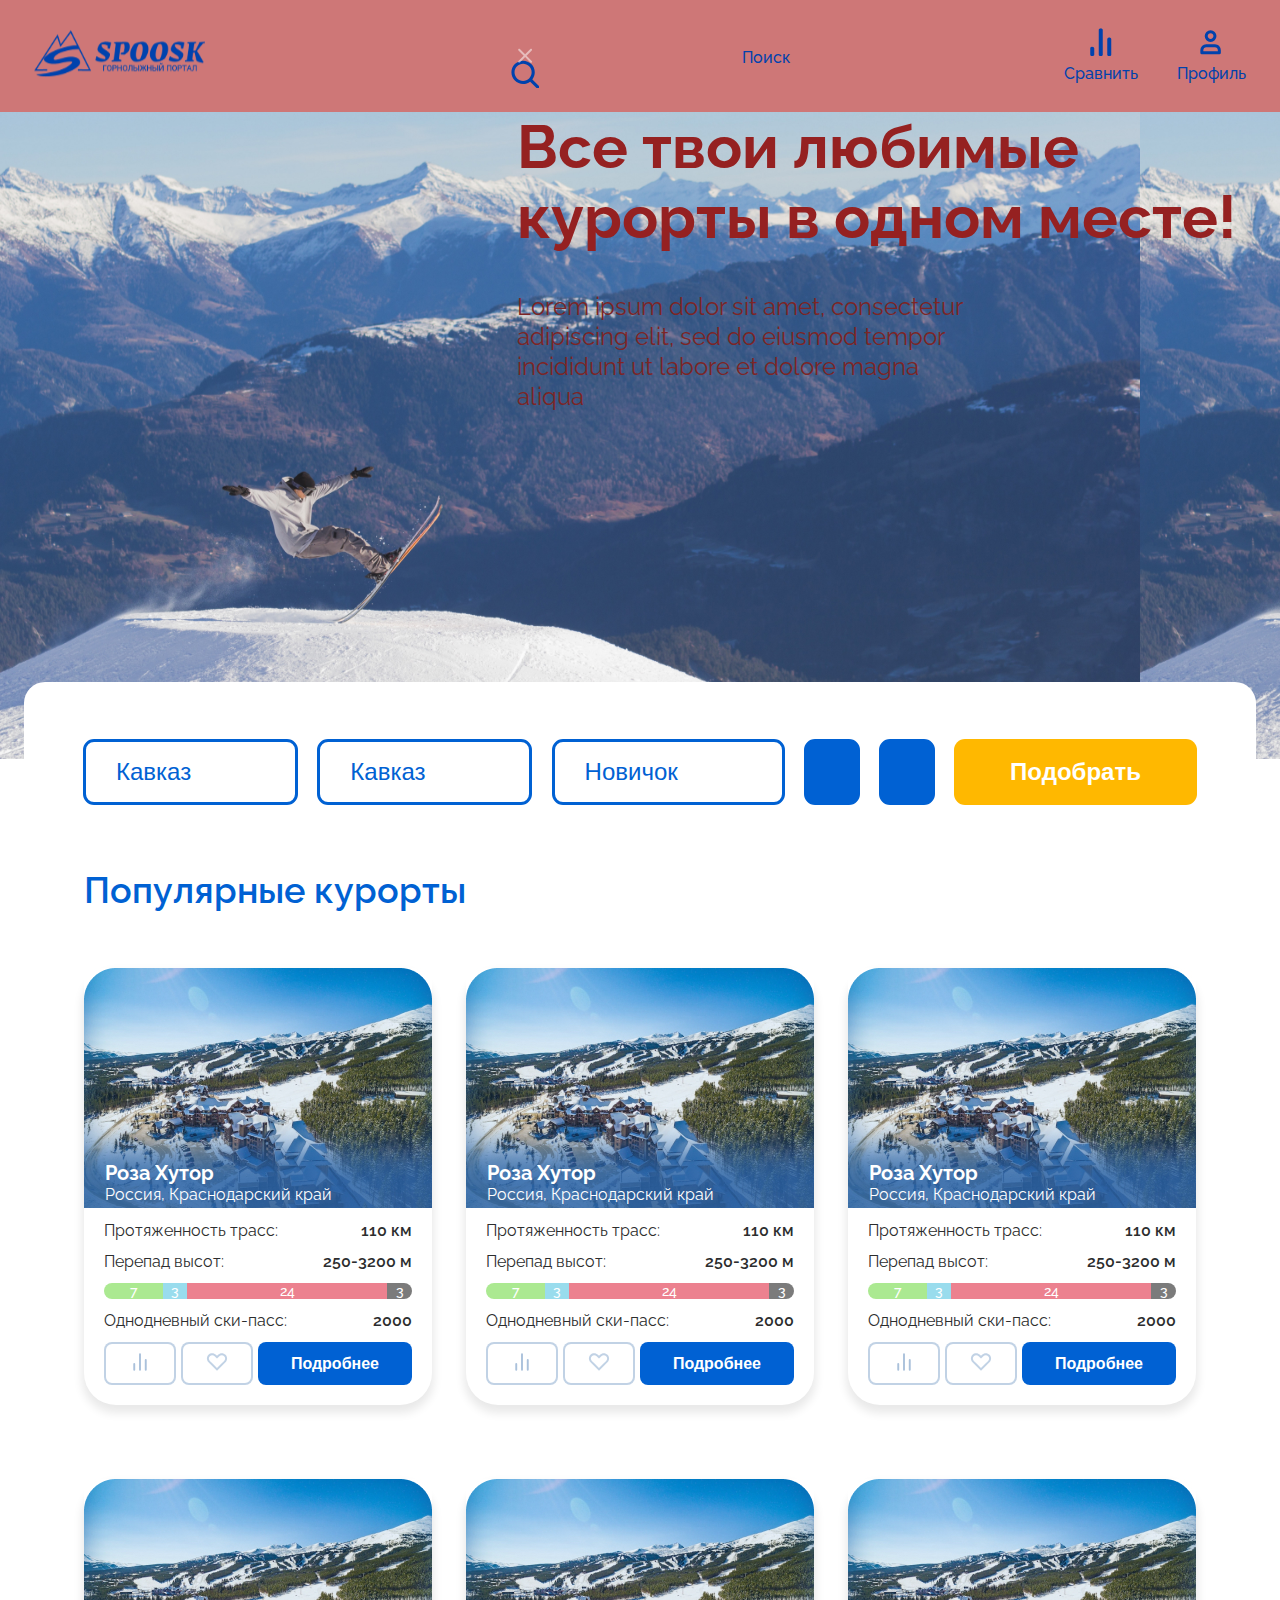
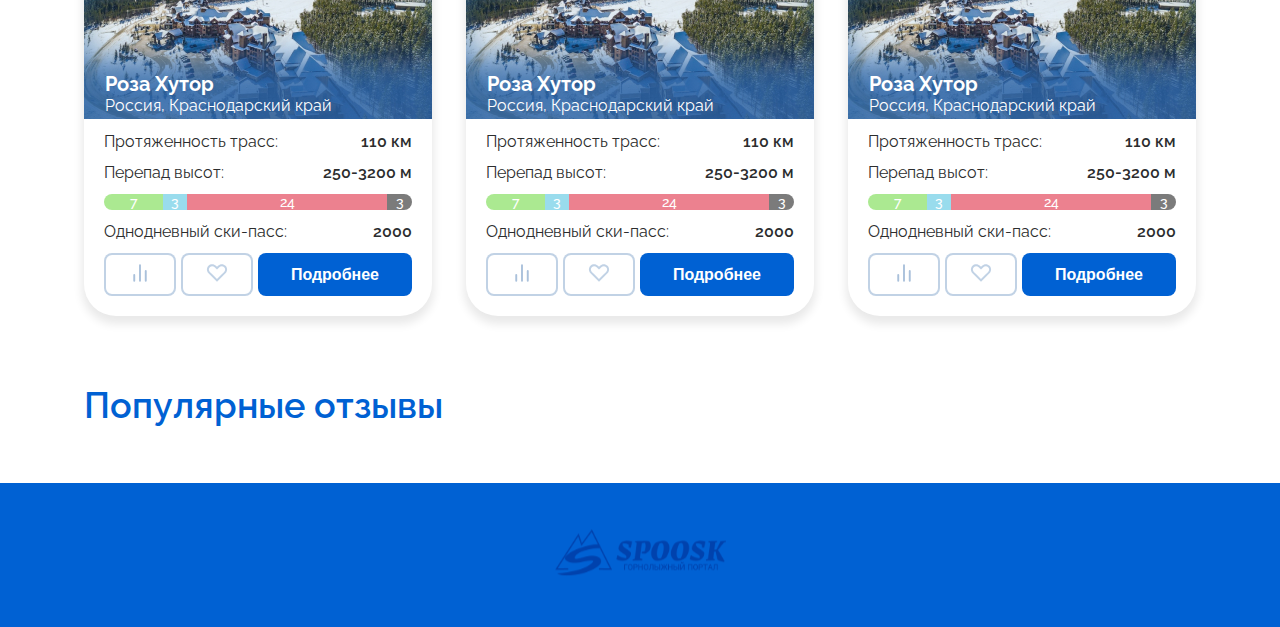
==== commit 14239c55: "Обновление" ====
--- a/index.html
+++ b/index.html
@@ -4,821 +4,592 @@
     <meta charset="UTF-8">
     <meta http-equiv="X-UA-Compatible" content="IE=edge">
     <meta name="viewport" content="width=device-width, initial-scale=1.0">
-
-    <link href="https://fonts.googleapis.com/css2?family=Raleway:wght@400;500;600;700&display=swap&subset=cyrillic-ext" rel="stylesheet">
+    <link href="https://fonts.googleapis.com/css2?family=Raleway:wght@400;500;600;700&display=swap" rel="stylesheet">
     <link rel="stylesheet" href="css/style.css">
-    <script defer src="js/script_filter.js"></script>
     <script defer src="js/script.js"></script>
     <title>Spoosk</title>
 </head>
 <body>
-    <div class="container">
-        <header class="header">
-            <div class="header-wrapper wrapper">
-                <div class="logo">
-                    <a href="index.html">
-                        <img src="image/header/logo_white.svg" alt="Logo" width="190" height="57">
-                    </a>
-                </div>
-                <nav class="header-menu">
-
-                    <!-- <div class="search">
-                        <div class="search-box">
-                            <input type="text" name="search" class="search-input" placeholder="поиск">
-                            <div class="search-btn">
-                                <svg width="28" height="28" viewBox="0 0 28 28" fill="none" id="search" xmlns="http://www.w3.org/2000/svg">
-                                    <path fill-rule="evenodd" clip-rule="evenodd" d="M3.83374 4.10025C6.02167 1.91233 8.98913 0.683167 12.0833 0.683167C15.1775 0.683167 18.145 1.91233 20.3329 4.10025C22.5208 6.28818 23.75 9.25564 23.75 12.3498C23.75 14.9208 22.9014 17.4043 21.3592 19.4258L27.961 26.0277C28.5685 26.6351 28.5685 27.6201 27.961 28.2276C27.3536 28.835 26.3686 28.835 25.7612 28.2276L19.1593 21.6257C17.1378 23.1679 14.6543 24.0165 12.0833 24.0165C8.98913 24.0165 6.02167 22.7873 3.83374 20.5994C1.64582 18.4115 0.416656 15.444 0.416656 12.3498C0.416656 9.25564 1.64582 6.28818 3.83374 4.10025ZM12.0833 3.79428C9.81425 3.79428 7.63811 4.69566 6.03363 6.30014C4.42915 7.90462 3.52777 10.0808 3.52777 12.3498C3.52777 14.6189 4.42915 16.795 6.03363 18.3995C7.63811 20.004 9.81425 20.9054 12.0833 20.9054C14.3524 20.9054 16.5285 20.004 18.133 18.3995C19.7375 16.795 20.6389 14.6189 20.6389 12.3498C20.6389 10.0808 19.7375 7.90462 18.133 6.30014C16.5285 4.69566 14.3524 3.79428 12.0833 3.79428Z" fill="#0042AD"/>
-                                </svg>
-                            </div>
-                        </div>
-                        <div class="name">Поиск</div>
-                    </div> -->
-
-
-                    <ul class="menu-list">
-                        <li class="menu-item">
-                            <a href="#" class="menu-link">
-                                <img src="image/header/header_search_icon_white.svg" alt="Поиск" width="28" height="28">
-                                <!-- <div class="icon control-btn_comparison"></div> -->
-                                <div class="name">Поиск</div>
-                            </a>
-                            <input type="text" name="search" class="search-input" placeholder="поиск">
-                        </li>
-                        <li class="menu-item">
-                            <a href="#" class="menu-link">
-                                <img src="image/header/header_comparison_icon_white.svg" alt="Поиск" width="28" height="28">
-                                <!-- <div class="icon control-btn_comparison"></div> -->
-                                <div class="name">Сравнить</div>
-                            </a>
-                        </li>
-                        <li class="menu-item">
-                            <a href="#" class="menu-link">
-                                <img src="image/header/header_account_icon_white.svg" alt="Поиск" width="28" height="28">
-                                <!-- <div class="icon control-btn_profile"></div> -->
-                                <div class="name">Профиль</div>
-                            </a>
-                        </li>
-                    </ul>
-                </nav>
-            </div>
-        </header>
-    
-        <main class="page">
-            <section class="page-banner">
-                <div class="wrapper">
-                    <div class="banner-content">
-                        <div class="banner-content-title">Все твои любимые курорты в одном месте!</div>
-                        <p class="banner-content-text">Отдыхай, путешествуй, катайся!</p>
-                    </div>
-                </div>
-                <div class="banner-image _img">
-                    <img src="image/header/1559.jpg" alt="Фото сноубордиста">
-                </div>
-            </section>
-    
-            <section class="page-form">
-                <div class="wrapper">
-                    <div class="form">
-                        <div class="form-content">
-    
-                            <div class="form-group">
-                                <div class="form-group-title">Куда</div>
-                                <div class="form-group-content">
-                                    <button class="dropdown-button where" type="button">Кольский полуостров</button>
-                                    <ul class="dropdown-list">
-                                        <li class="dropdown-list-item" data-value="Северный кавказ">Северный кавказ</li>
-                                        <li class="dropdown-list-item" data-value="Кольский полуостров">Кольский полуостров</li>
-                                        <li class="dropdown-list-item" data-value="Алтай">Алтай</li>
-                                    </ul>
-                                    <input type="text" name="select-category" value="" class="dropdown-input-hidden">
-                                </div>
-                            </div>
-        
-                            <div class="form-group">
-                                <div class="form-group-title">Когда</div>
-                                <div class="form-group-content">
-                                    <button class="dropdown-button when" type="button">Январь</button>
-                                    <ul class="dropdown-list">
-                                        <li class="dropdown-list-item" data-value="Октябрь">Октябрь</li>
-                                        <li class="dropdown-list-item" data-value="Ноябрь">Ноябрь</li>
-                                        <li class="dropdown-list-item" data-value="Декабрь">Декабрь</li>
-                                        <li class="dropdown-list-item" data-value="Январь">Январь</li>
-                                        <li class="dropdown-list-item" data-value="Февраль">Февраль</li>
-                                        <li class="dropdown-list-item" data-value="Март">Март</li>
-                                        <li class="dropdown-list-item" data-value="Апрель">Апрель</li>
-                                        <li class="dropdown-list-item" data-value="Апрель">Май</li>
-                                    </ul>
-                                    <input type="text" name="select-category" value="" class="dropdown-input-hidden">
-                                </div>
-                            </div>
-        
-                            <div class="form-group">
-                                <div class="form-group-title">Уровень катания</div>
-                                <div class="form-group-content">
-                                    <button class="dropdown-button riding_level" type="button">Новичок</button>
-                                    <ul class="dropdown-list">
-                                        <li class="dropdown-list-item" data-value="Новичок">Новичок</li>
-                                        <li class="dropdown-list-item" data-value="Опытный">Опытный</li>
-                                        <li class="dropdown-list-item" data-value="Экстремал">Экстремал</li>
-                                    </ul>
-                                    <input type="text" name="select-category" value="" class="dropdown-input-hidden">
-                                </div>
-                            </div>
-    
-                            <div class="form-group">
-                                <button class="btn btn-blue">
-                                    <img src="image/filter/btn_filter_icon.svg" width="24" height="24" alt="Расширенные фильтры">
-                                </button>
-                            </div>
-                           
-
-                            <div class="form-group">
-                                <button class="btn btn-blue">
-                                    <img src="image/filter/btn_map_icon.svg" width="24" height="24"  alt="Карта">
-                                </button>
-                            </div>
-
-                            <div class="form-group">
-                                <button class="btn btn-result">Подобрать</button>
-                            </div>
-                           
-                        </div>
-    
-                    </div>
-                </div>
-            </section> 
-    
-            <section class="page-cards">
-                <div class="wrapper">
-                    <div class="cards-wrapper">
-                        <h2 class="section-title section-title-cards">Популярные курорты</h2>
-                        <div class="cards-content">
-
-                            <div class="card-column">
-                                <div class="card-item">
-        
-                                    <div class="card-image">
-                                        <a href="#">
-                                            <img src="image/card/Frame 208.jpg" alt="roza hutor" class="image">
-                                            <div class="card-title">
-                                                <div class="card-title-name"><span>Роза Хутор</span></div>
-                                                <div class="card-title-additionally">
-                                                    <span class="card-title-country">Россия,</span>
-                                                    <span class="card-title-region">Краснодарский край</span>
-                                                </div>
-                                            </div>
-                                            <div class="card-rating">
-                                                <div class="rating-content">
-                                                    <img src="image/card/rating_icon.svg" alt="Рейтинг">
-                                                    <div class="rating-value">4.9</div>
-                                                </div>
-                                            </div>
-                                        </a>
-                                    </div>
-                
+    <header>
+        <div class="header">
+            <div class="wrapper">
+                <div class="header-row">
+                    <div class="logo">
+                        <a href="#">
+                            <img src="image/header/logo.svg" alt="Logo" width="190" height="58">
+                        </a>
+                    </div>
+                    <div class="nav">
+                        <div class="search">
+                            <div class="search-box">
+                                <div class="search-active">
+                                    <div class="search-active">
+                                        <input type="text" name="search" class="search-input" placeholder="Название курорта"></div>
+                                    </div>
                                     
-                                    <div class="card-body">
-                                        <div class="property">
-                                            <div class="property-name">Протяженность трасс:</div>
-                                            <div class="property-value">110 км.</div>
-                                        </div>
-                
-                                        <div class="property">
-                                            <div class="property-name">Перепад высот:</div>
-                                            <div class="property-value">250-3200 м.</div>
-                                        </div>
-                
-                                        <div class="count-trails">
-                                            <ul class="count-trails-list">
-                                                <li class="green">7</li>
-                                                <li class="blue">3</li>
-                                                <li class="red">24</li>
-                                                <li class="black">3</li>
-                                            </ul>
-                                        </div>
-                
-                                        <div class="property">
-                                            <div class="property-name">Однодневный ски-пасс:</div>
-                                            <div class="property-value">2000 ₽</div>
-                                        </div>
-                
-                                        <div class="form-button">
-                                            <button class="cards-btn btn-white">
-                                                <svg viewBox="0 0 24 25" fill="none" xmlns="http://www.w3.org/2000/svg">
-                                                    <path d="M18 20.5V10.5" stroke="#D9D9D9" stroke-opacity="1" stroke-width="2" stroke-linecap="round" stroke-linejoin="round"/>
-                                                    <path d="M12 20.5V4.5" stroke="#D9D9D9" stroke-opacity="1" stroke-width="2" stroke-linecap="round" stroke-linejoin="round"/>
-                                                    <path d="M6 20.5V14.5" stroke="#D9D9D9" stroke-opacity="1" stroke-width="2" stroke-linecap="round" stroke-linejoin="round"/>
-                                                </svg>                            
-                                            </button>
-                        
-                                            <button class="cards-btn btn-white">
-                                                <svg viewBox="0 0 24 25" fill="none" xmlns="http://www.w3.org/2000/svg">
-                                                    <path fill-rule="evenodd" clip-rule="evenodd" d="M12.0119 6.07196L10.9249 4.98496C10.4155 4.46862 9.80891 4.05816 
-                                                    9.14015 3.7772C8.4714 3.49625 7.75368 3.35036 7.02831 3.34793C6.30295 3.3455 5.58426 3.48658 4.91364 3.76304C4.24302 
-                                                    4.03951 3.63372 4.4459 3.1208 4.95881C2.60789 5.47173 2.2015 6.08104 1.92503 6.75166C1.64857 7.42228 1.50749 8.14096 
-                                                    1.50992 8.86633C1.51235 9.59169 1.65824 10.3094 1.93919 10.9782C2.22014 11.6469 2.63061 12.2535 3.14695 12.763L11.9859 
-                                                    21.602L11.9879 21.6L12.0139 21.626L20.8529 12.787C21.3693 12.2775 21.7797 11.6709 22.0607 11.0022C22.3417 10.3334 22.4875
-                                                    9.61569 22.49 8.89033C22.4924 8.16496 22.3513 7.44628 22.0749 6.77566C21.7984 6.10504 21.392 5.49573 20.8791 4.98281C20.3662 
-                                                    4.4699 19.7569 4.06351 19.0862 3.78704C18.4156 3.51058 17.6969 3.3695 16.9716 3.37193C16.2462 3.37436 15.5285 3.52025 14.8597 
-                                                    3.8012C14.191 4.08216 13.5844 4.49262 13.0749 5.00896L12.0119 6.07196ZM11.9879 18.772L16.9239 13.835L18.3739 12.435H18.3759L19.4389 
-                                                    11.373C20.0954 10.7165 20.4641 9.82626 20.4641 8.89796C20.4641 7.96965 20.0954 7.07937 19.4389 6.42296C18.7825 5.76655 17.8923 
-                                                    5.39778 16.9639 5.39778C16.0356 5.39778 15.1454 5.76655 14.4889 6.42296L12.0129 8.89996L12.0059 8.89296L9.51095 6.39996C8.85453 
-                                                    5.74355 7.96425 5.37478 7.03594 5.37478C6.10764 5.37478 5.21736 5.74355 4.56095 6.39996C3.90453 7.05637 3.53577 7.94665 3.53577 
-                                                    8.87496C3.53577 9.80326 3.90453 10.6935 4.56095 11.35L7.10094 13.89L7.10195 13.887L11.9879 18.773V18.772Z" 
-                                                    fill="#D9D9D9" fill-opacity="1"/>
-                                                </svg>
-                                            </button>
-                        
-                                            <button class="cards-btn cards-btn-blue">Подробнее</button>
-                                        </div>
-                                    </div>
-                            
-                    
-                    
-                                </div>
-                            </div>
-                            <div class="card-column">
-                                <div class="card-item">
-        
-                                    <div class="card-image">
-                                        <a href="#">
-                                            <img src="image/card/Frame 208.jpg" alt="roza hutor" class="image">
-                                            <div class="card-title">
-                                                <div class="card-title-name"><span>Роза Хутор</span></div>
-                                                <div class="card-title-additionally">
-                                                    <span class="card-title-country">Россия,</span>
-                                                    <span class="card-title-region">Краснодарский край</span>
-                                                </div>
-                                            </div>
-                                            <div class="card-rating">
-                                                <div class="rating-content">
-                                                    <img src="image/card/rating_icon.svg" alt="Рейтинг">
-                                                    <div class="rating-value">4.9</div>
-                                                </div>
-                                            </div>
-                                        </a>
-                                    </div>
-                
-                                    
-                                    <div class="card-body">
-                                        <div class="property">
-                                            <div class="property-name">Протяженность трасс:</div>
-                                            <div class="property-value">110 км.</div>
-                                        </div>
-                
-                                        <div class="property">
-                                            <div class="property-name">Перепад высот:</div>
-                                            <div class="property-value">250-3200 м.</div>
-                                        </div>
-                
-                                        <div class="count-trails">
-                                            <ul class="count-trails-list">
-                                                <li class="green">7</li>
-                                                <li class="blue">3</li>
-                                                <li class="red">24</li>
-                                                <li class="black">3</li>
-                                            </ul>
-                                        </div>
-                
-                                        <div class="property">
-                                            <div class="property-name">Однодневный ски-пасс:</div>
-                                            <div class="property-value">2000 ₽</div>
-                                        </div>
-                
-                                        <div class="form-button">
-                                            <button class="cards-btn btn-white">
-                                                <svg viewBox="0 0 24 25" fill="none" xmlns="http://www.w3.org/2000/svg">
-                                                    <path d="M18 20.5V10.5" stroke="#D9D9D9" stroke-opacity="1" stroke-width="2" stroke-linecap="round" stroke-linejoin="round"/>
-                                                    <path d="M12 20.5V4.5" stroke="#D9D9D9" stroke-opacity="1" stroke-width="2" stroke-linecap="round" stroke-linejoin="round"/>
-                                                    <path d="M6 20.5V14.5" stroke="#D9D9D9" stroke-opacity="1" stroke-width="2" stroke-linecap="round" stroke-linejoin="round"/>
-                                                </svg>                            
-                                            </button>
-                        
-                                            <button class="cards-btn btn-white">
-                                                <svg viewBox="0 0 24 25" fill="none" xmlns="http://www.w3.org/2000/svg">
-                                                    <path fill-rule="evenodd" clip-rule="evenodd" d="M12.0119 6.07196L10.9249 4.98496C10.4155 4.46862 9.80891 4.05816 
-                                                    9.14015 3.7772C8.4714 3.49625 7.75368 3.35036 7.02831 3.34793C6.30295 3.3455 5.58426 3.48658 4.91364 3.76304C4.24302 
-                                                    4.03951 3.63372 4.4459 3.1208 4.95881C2.60789 5.47173 2.2015 6.08104 1.92503 6.75166C1.64857 7.42228 1.50749 8.14096 
-                                                    1.50992 8.86633C1.51235 9.59169 1.65824 10.3094 1.93919 10.9782C2.22014 11.6469 2.63061 12.2535 3.14695 12.763L11.9859 
-                                                    21.602L11.9879 21.6L12.0139 21.626L20.8529 12.787C21.3693 12.2775 21.7797 11.6709 22.0607 11.0022C22.3417 10.3334 22.4875
-                                                    9.61569 22.49 8.89033C22.4924 8.16496 22.3513 7.44628 22.0749 6.77566C21.7984 6.10504 21.392 5.49573 20.8791 4.98281C20.3662 
-                                                    4.4699 19.7569 4.06351 19.0862 3.78704C18.4156 3.51058 17.6969 3.3695 16.9716 3.37193C16.2462 3.37436 15.5285 3.52025 14.8597 
-                                                    3.8012C14.191 4.08216 13.5844 4.49262 13.0749 5.00896L12.0119 6.07196ZM11.9879 18.772L16.9239 13.835L18.3739 12.435H18.3759L19.4389 
-                                                    11.373C20.0954 10.7165 20.4641 9.82626 20.4641 8.89796C20.4641 7.96965 20.0954 7.07937 19.4389 6.42296C18.7825 5.76655 17.8923 
-                                                    5.39778 16.9639 5.39778C16.0356 5.39778 15.1454 5.76655 14.4889 6.42296L12.0129 8.89996L12.0059 8.89296L9.51095 6.39996C8.85453 
-                                                    5.74355 7.96425 5.37478 7.03594 5.37478C6.10764 5.37478 5.21736 5.74355 4.56095 6.39996C3.90453 7.05637 3.53577 7.94665 3.53577 
-                                                    8.87496C3.53577 9.80326 3.90453 10.6935 4.56095 11.35L7.10094 13.89L7.10195 13.887L11.9879 18.773V18.772Z" 
-                                                    fill="#D9D9D9" fill-opacity="1"/>
-                                                </svg>
-                                            </button>
-                        
-                                            <button class="cards-btn cards-btn-blue">Подробнее</button>
-                                        </div>
-                                    </div>
-                            
-                    
-                    
-                                </div>
-                            </div>
-                            <div class="card-column">
-                                <div class="card-item">
-        
-                                    <div class="card-image">
-                                        <a href="#">
-                                            <img src="image/card/Frame 208.jpg" alt="roza hutor" class="image">
-                                            <div class="card-title">
-                                                <div class="card-title-name"><span>Роза Хутор</span></div>
-                                                <div class="card-title-additionally">
-                                                    <span class="card-title-country">Россия,</span>
-                                                    <span class="card-title-region">Краснодарский край</span>
-                                                </div>
-                                            </div>
-                                            <div class="card-rating">
-                                                <div class="rating-content">
-                                                    <img src="image/card/rating_icon.svg" alt="Рейтинг">
-                                                    <div class="rating-value">4.9</div>
-                                                </div>
-                                            </div>
-                                        </a>
-                                    </div>
-                
-                                    
-                                    <div class="card-body">
-                                        <div class="property">
-                                            <div class="property-name">Протяженность трасс:</div>
-                                            <div class="property-value">110 км.</div>
-                                        </div>
-                
-                                        <div class="property">
-                                            <div class="property-name">Перепад высот:</div>
-                                            <div class="property-value">250-3200 м.</div>
-                                        </div>
-                
-                                        <div class="count-trails">
-                                            <ul class="count-trails-list">
-                                                <li class="green">7</li>
-                                                <li class="blue">3</li>
-                                                <li class="red">24</li>
-                                                <li class="black">3</li>
-                                            </ul>
-                                        </div>
-                
-                                        <div class="property">
-                                            <div class="property-name">Однодневный ски-пасс:</div>
-                                            <div class="property-value">2000 ₽</div>
-                                        </div>
-                
-                                        <div class="form-button">
-                                            <button class="cards-btn btn-white">
-                                                <svg viewBox="0 0 24 25" fill="none" xmlns="http://www.w3.org/2000/svg">
-                                                    <path d="M18 20.5V10.5" stroke="#D9D9D9" stroke-opacity="1" stroke-width="2" stroke-linecap="round" stroke-linejoin="round"/>
-                                                    <path d="M12 20.5V4.5" stroke="#D9D9D9" stroke-opacity="1" stroke-width="2" stroke-linecap="round" stroke-linejoin="round"/>
-                                                    <path d="M6 20.5V14.5" stroke="#D9D9D9" stroke-opacity="1" stroke-width="2" stroke-linecap="round" stroke-linejoin="round"/>
-                                                </svg>                            
-                                            </button>
-                        
-                                            <button class="cards-btn btn-white">
-                                                <svg viewBox="0 0 24 25" fill="none" xmlns="http://www.w3.org/2000/svg">
-                                                    <path fill-rule="evenodd" clip-rule="evenodd" d="M12.0119 6.07196L10.9249 4.98496C10.4155 4.46862 9.80891 4.05816 
-                                                    9.14015 3.7772C8.4714 3.49625 7.75368 3.35036 7.02831 3.34793C6.30295 3.3455 5.58426 3.48658 4.91364 3.76304C4.24302 
-                                                    4.03951 3.63372 4.4459 3.1208 4.95881C2.60789 5.47173 2.2015 6.08104 1.92503 6.75166C1.64857 7.42228 1.50749 8.14096 
-                                                    1.50992 8.86633C1.51235 9.59169 1.65824 10.3094 1.93919 10.9782C2.22014 11.6469 2.63061 12.2535 3.14695 12.763L11.9859 
-                                                    21.602L11.9879 21.6L12.0139 21.626L20.8529 12.787C21.3693 12.2775 21.7797 11.6709 22.0607 11.0022C22.3417 10.3334 22.4875
-                                                    9.61569 22.49 8.89033C22.4924 8.16496 22.3513 7.44628 22.0749 6.77566C21.7984 6.10504 21.392 5.49573 20.8791 4.98281C20.3662 
-                                                    4.4699 19.7569 4.06351 19.0862 3.78704C18.4156 3.51058 17.6969 3.3695 16.9716 3.37193C16.2462 3.37436 15.5285 3.52025 14.8597 
-                                                    3.8012C14.191 4.08216 13.5844 4.49262 13.0749 5.00896L12.0119 6.07196ZM11.9879 18.772L16.9239 13.835L18.3739 12.435H18.3759L19.4389 
-                                                    11.373C20.0954 10.7165 20.4641 9.82626 20.4641 8.89796C20.4641 7.96965 20.0954 7.07937 19.4389 6.42296C18.7825 5.76655 17.8923 
-                                                    5.39778 16.9639 5.39778C16.0356 5.39778 15.1454 5.76655 14.4889 6.42296L12.0129 8.89996L12.0059 8.89296L9.51095 6.39996C8.85453 
-                                                    5.74355 7.96425 5.37478 7.03594 5.37478C6.10764 5.37478 5.21736 5.74355 4.56095 6.39996C3.90453 7.05637 3.53577 7.94665 3.53577 
-                                                    8.87496C3.53577 9.80326 3.90453 10.6935 4.56095 11.35L7.10094 13.89L7.10195 13.887L11.9879 18.773V18.772Z" 
-                                                    fill="#D9D9D9" fill-opacity="1"/>
-                                                </svg>
-                                            </button>
-                        
-                                            <button class="cards-btn cards-btn-blue">Подробнее</button>
-                                        </div>
-                                    </div>
-                            
-                    
-                    
-                                </div>
-                            </div>
-                            <div class="card-column">
-                                <div class="card-item">
-        
-                                    <div class="card-image">
-                                        <a href="#">
-                                            <img src="image/card/Frame 208.jpg" alt="roza hutor" class="image">
-                                            <div class="card-title">
-                                                <div class="card-title-name"><span>Роза Хутор</span></div>
-                                                <div class="card-title-additionally">
-                                                    <span class="card-title-country">Россия,</span>
-                                                    <span class="card-title-region">Краснодарский край</span>
-                                                </div>
-                                            </div>
-                                            <div class="card-rating">
-                                                <div class="rating-content">
-                                                    <img src="image/card/rating_icon.svg" alt="Рейтинг">
-                                                    <div class="rating-value">4.9</div>
-                                                </div>
-                                            </div>
-                                        </a>
-                                    </div>
-                
-                                    
-                                    <div class="card-body">
-                                        <div class="property">
-                                            <div class="property-name">Протяженность трасс:</div>
-                                            <div class="property-value">110 км.</div>
-                                        </div>
-                
-                                        <div class="property">
-                                            <div class="property-name">Перепад высот:</div>
-                                            <div class="property-value">250-3200 м.</div>
-                                        </div>
-                
-                                        <div class="count-trails">
-                                            <ul class="count-trails-list">
-                                                <li class="green">7</li>
-                                                <li class="blue">3</li>
-                                                <li class="red">24</li>
-                                                <li class="black">3</li>
-                                            </ul>
-                                        </div>
-                
-                                        <div class="property">
-                                            <div class="property-name">Однодневный ски-пасс:</div>
-                                            <div class="property-value">2000 ₽</div>
-                                        </div>
-                
-                                        <div class="form-button">
-                                            <button class="cards-btn btn-white">
-                                                <svg viewBox="0 0 24 25" fill="none" xmlns="http://www.w3.org/2000/svg">
-                                                    <path d="M18 20.5V10.5" stroke="#D9D9D9" stroke-opacity="1" stroke-width="2" stroke-linecap="round" stroke-linejoin="round"/>
-                                                    <path d="M12 20.5V4.5" stroke="#D9D9D9" stroke-opacity="1" stroke-width="2" stroke-linecap="round" stroke-linejoin="round"/>
-                                                    <path d="M6 20.5V14.5" stroke="#D9D9D9" stroke-opacity="1" stroke-width="2" stroke-linecap="round" stroke-linejoin="round"/>
-                                                </svg>                            
-                                            </button>
-                        
-                                            <button class="cards-btn btn-white">
-                                                <svg viewBox="0 0 24 25" fill="none" xmlns="http://www.w3.org/2000/svg">
-                                                    <path fill-rule="evenodd" clip-rule="evenodd" d="M12.0119 6.07196L10.9249 4.98496C10.4155 4.46862 9.80891 4.05816 
-                                                    9.14015 3.7772C8.4714 3.49625 7.75368 3.35036 7.02831 3.34793C6.30295 3.3455 5.58426 3.48658 4.91364 3.76304C4.24302 
-                                                    4.03951 3.63372 4.4459 3.1208 4.95881C2.60789 5.47173 2.2015 6.08104 1.92503 6.75166C1.64857 7.42228 1.50749 8.14096 
-                                                    1.50992 8.86633C1.51235 9.59169 1.65824 10.3094 1.93919 10.9782C2.22014 11.6469 2.63061 12.2535 3.14695 12.763L11.9859 
-                                                    21.602L11.9879 21.6L12.0139 21.626L20.8529 12.787C21.3693 12.2775 21.7797 11.6709 22.0607 11.0022C22.3417 10.3334 22.4875
-                                                    9.61569 22.49 8.89033C22.4924 8.16496 22.3513 7.44628 22.0749 6.77566C21.7984 6.10504 21.392 5.49573 20.8791 4.98281C20.3662 
-                                                    4.4699 19.7569 4.06351 19.0862 3.78704C18.4156 3.51058 17.6969 3.3695 16.9716 3.37193C16.2462 3.37436 15.5285 3.52025 14.8597 
-                                                    3.8012C14.191 4.08216 13.5844 4.49262 13.0749 5.00896L12.0119 6.07196ZM11.9879 18.772L16.9239 13.835L18.3739 12.435H18.3759L19.4389 
-                                                    11.373C20.0954 10.7165 20.4641 9.82626 20.4641 8.89796C20.4641 7.96965 20.0954 7.07937 19.4389 6.42296C18.7825 5.76655 17.8923 
-                                                    5.39778 16.9639 5.39778C16.0356 5.39778 15.1454 5.76655 14.4889 6.42296L12.0129 8.89996L12.0059 8.89296L9.51095 6.39996C8.85453 
-                                                    5.74355 7.96425 5.37478 7.03594 5.37478C6.10764 5.37478 5.21736 5.74355 4.56095 6.39996C3.90453 7.05637 3.53577 7.94665 3.53577 
-                                                    8.87496C3.53577 9.80326 3.90453 10.6935 4.56095 11.35L7.10094 13.89L7.10195 13.887L11.9879 18.773V18.772Z" 
-                                                    fill="#D9D9D9" fill-opacity="1"/>
-                                                </svg>
-                                            </button>
-                        
-                                            <button class="cards-btn cards-btn-blue">Подробнее</button>
-                                        </div>
-                                    </div>
-                            
-                    
-                    
-                                </div>
-                            </div>
-                            <div class="card-column">
-                                <div class="card-item">
-        
-                                    <div class="card-image">
-                                        <a href="#">
-                                            <img src="image/card/Frame 208.jpg" alt="roza hutor" class="image">
-                                            <div class="card-title">
-                                                <div class="card-title-name"><span>Роза Хутор</span></div>
-                                                <div class="card-title-additionally">
-                                                    <span class="card-title-country">Россия,</span>
-                                                    <span class="card-title-region">Краснодарский край</span>
-                                                </div>
-                                            </div>
-                                            <div class="card-rating">
-                                                <div class="rating-content">
-                                                    <img src="image/card/rating_icon.svg" alt="Рейтинг">
-                                                    <div class="rating-value">4.9</div>
-                                                </div>
-                                            </div>
-                                        </a>
-                                    </div>
-                
-                                    
-                                    <div class="card-body">
-                                        <div class="property">
-                                            <div class="property-name">Протяженность трасс:</div>
-                                            <div class="property-value">110 км.</div>
-                                        </div>
-                
-                                        <div class="property">
-                                            <div class="property-name">Перепад высот:</div>
-                                            <div class="property-value">250-3200 м.</div>
-                                        </div>
-                
-                                        <div class="count-trails">
-                                            <ul class="count-trails-list">
-                                                <li class="green">7</li>
-                                                <li class="blue">3</li>
-                                                <li class="red">24</li>
-                                                <li class="black">3</li>
-                                            </ul>
-                                        </div>
-                
-                                        <div class="property">
-                                            <div class="property-name">Однодневный ски-пасс:</div>
-                                            <div class="property-value">2000 ₽</div>
-                                        </div>
-                
-                                        <div class="form-button">
-                                            <button class="cards-btn btn-white">
-                                                <svg viewBox="0 0 24 25" fill="none" xmlns="http://www.w3.org/2000/svg">
-                                                    <path d="M18 20.5V10.5" stroke="#D9D9D9" stroke-opacity="1" stroke-width="2" stroke-linecap="round" stroke-linejoin="round"/>
-                                                    <path d="M12 20.5V4.5" stroke="#D9D9D9" stroke-opacity="1" stroke-width="2" stroke-linecap="round" stroke-linejoin="round"/>
-                                                    <path d="M6 20.5V14.5" stroke="#D9D9D9" stroke-opacity="1" stroke-width="2" stroke-linecap="round" stroke-linejoin="round"/>
-                                                </svg>                            
-                                            </button>
-                        
-                                            <button class="cards-btn btn-white">
-                                                <svg viewBox="0 0 24 25" fill="none" xmlns="http://www.w3.org/2000/svg">
-                                                    <path fill-rule="evenodd" clip-rule="evenodd" d="M12.0119 6.07196L10.9249 4.98496C10.4155 4.46862 9.80891 4.05816 
-                                                    9.14015 3.7772C8.4714 3.49625 7.75368 3.35036 7.02831 3.34793C6.30295 3.3455 5.58426 3.48658 4.91364 3.76304C4.24302 
-                                                    4.03951 3.63372 4.4459 3.1208 4.95881C2.60789 5.47173 2.2015 6.08104 1.92503 6.75166C1.64857 7.42228 1.50749 8.14096 
-                                                    1.50992 8.86633C1.51235 9.59169 1.65824 10.3094 1.93919 10.9782C2.22014 11.6469 2.63061 12.2535 3.14695 12.763L11.9859 
-                                                    21.602L11.9879 21.6L12.0139 21.626L20.8529 12.787C21.3693 12.2775 21.7797 11.6709 22.0607 11.0022C22.3417 10.3334 22.4875
-                                                    9.61569 22.49 8.89033C22.4924 8.16496 22.3513 7.44628 22.0749 6.77566C21.7984 6.10504 21.392 5.49573 20.8791 4.98281C20.3662 
-                                                    4.4699 19.7569 4.06351 19.0862 3.78704C18.4156 3.51058 17.6969 3.3695 16.9716 3.37193C16.2462 3.37436 15.5285 3.52025 14.8597 
-                                                    3.8012C14.191 4.08216 13.5844 4.49262 13.0749 5.00896L12.0119 6.07196ZM11.9879 18.772L16.9239 13.835L18.3739 12.435H18.3759L19.4389 
-                                                    11.373C20.0954 10.7165 20.4641 9.82626 20.4641 8.89796C20.4641 7.96965 20.0954 7.07937 19.4389 6.42296C18.7825 5.76655 17.8923 
-                                                    5.39778 16.9639 5.39778C16.0356 5.39778 15.1454 5.76655 14.4889 6.42296L12.0129 8.89996L12.0059 8.89296L9.51095 6.39996C8.85453 
-                                                    5.74355 7.96425 5.37478 7.03594 5.37478C6.10764 5.37478 5.21736 5.74355 4.56095 6.39996C3.90453 7.05637 3.53577 7.94665 3.53577 
-                                                    8.87496C3.53577 9.80326 3.90453 10.6935 4.56095 11.35L7.10094 13.89L7.10195 13.887L11.9879 18.773V18.772Z" 
-                                                    fill="#D9D9D9" fill-opacity="1"/>
-                                                </svg>
-                                            </button>
-                        
-                                            <button class="cards-btn cards-btn-blue">Подробнее</button>
-                                        </div>
-                                    </div>
-                            
-                    
-                    
-                                </div>
-                            </div>
-                            <div class="card-column">
-                                <div class="card-item">
-        
-                                    <div class="card-image">
-                                        <a href="#">
-                                            <img src="image/card/Frame 208.jpg" alt="roza hutor" class="image">
-                                            <div class="card-title">
-                                                <div class="card-title-name"><span>Роза Хутор</span></div>
-                                                <div class="card-title-additionally">
-                                                    <span class="card-title-country">Россия,</span>
-                                                    <span class="card-title-region">Краснодарский край</span>
-                                                </div>
-                                            </div>
-                                            <div class="card-rating">
-                                                <div class="rating-content">
-                                                    <img src="image/card/rating_icon.svg" alt="Рейтинг">
-                                                    <div class="rating-value">4.9</div>
-                                                </div>
-                                            </div>
-                                        </a>
-                                    </div>
-                
-                                    
-                                    <div class="card-body">
-                                        <div class="property">
-                                            <div class="property-name">Протяженность трасс:</div>
-                                            <div class="property-value">110 км.</div>
-                                        </div>
-                
-                                        <div class="property">
-                                            <div class="property-name">Перепад высот:</div>
-                                            <div class="property-value">250-3200 м.</div>
-                                        </div>
-                
-                                        <div class="count-trails">
-                                            <ul class="count-trails-list">
-                                                <li class="green">7</li>
-                                                <li class="blue">3</li>
-                                                <li class="red">24</li>
-                                                <li class="black">3</li>
-                                            </ul>
-                                        </div>
-                
-                                        <div class="property">
-                                            <div class="property-name">Однодневный ски-пасс:</div>
-                                            <div class="property-value">2000 ₽</div>
-                                        </div>
-                
-                                        <div class="form-button">
-                                            <button class="cards-btn btn-white">
-                                                <svg viewBox="0 0 24 25" fill="none" xmlns="http://www.w3.org/2000/svg">
-                                                    <path d="M18 20.5V10.5" stroke="#D9D9D9" stroke-opacity="1" stroke-width="2" stroke-linecap="round" stroke-linejoin="round"/>
-                                                    <path d="M12 20.5V4.5" stroke="#D9D9D9" stroke-opacity="1" stroke-width="2" stroke-linecap="round" stroke-linejoin="round"/>
-                                                    <path d="M6 20.5V14.5" stroke="#D9D9D9" stroke-opacity="1" stroke-width="2" stroke-linecap="round" stroke-linejoin="round"/>
-                                                </svg>                            
-                                            </button>
-                        
-                                            <button class="cards-btn btn-white">
-                                                <svg viewBox="0 0 24 25" fill="none" xmlns="http://www.w3.org/2000/svg">
-                                                    <path fill-rule="evenodd" clip-rule="evenodd" d="M12.0119 6.07196L10.9249 4.98496C10.4155 4.46862 9.80891 4.05816 
-                                                    9.14015 3.7772C8.4714 3.49625 7.75368 3.35036 7.02831 3.34793C6.30295 3.3455 5.58426 3.48658 4.91364 3.76304C4.24302 
-                                                    4.03951 3.63372 4.4459 3.1208 4.95881C2.60789 5.47173 2.2015 6.08104 1.92503 6.75166C1.64857 7.42228 1.50749 8.14096 
-                                                    1.50992 8.86633C1.51235 9.59169 1.65824 10.3094 1.93919 10.9782C2.22014 11.6469 2.63061 12.2535 3.14695 12.763L11.9859 
-                                                    21.602L11.9879 21.6L12.0139 21.626L20.8529 12.787C21.3693 12.2775 21.7797 11.6709 22.0607 11.0022C22.3417 10.3334 22.4875
-                                                    9.61569 22.49 8.89033C22.4924 8.16496 22.3513 7.44628 22.0749 6.77566C21.7984 6.10504 21.392 5.49573 20.8791 4.98281C20.3662 
-                                                    4.4699 19.7569 4.06351 19.0862 3.78704C18.4156 3.51058 17.6969 3.3695 16.9716 3.37193C16.2462 3.37436 15.5285 3.52025 14.8597 
-                                                    3.8012C14.191 4.08216 13.5844 4.49262 13.0749 5.00896L12.0119 6.07196ZM11.9879 18.772L16.9239 13.835L18.3739 12.435H18.3759L19.4389 
-                                                    11.373C20.0954 10.7165 20.4641 9.82626 20.4641 8.89796C20.4641 7.96965 20.0954 7.07937 19.4389 6.42296C18.7825 5.76655 17.8923 
-                                                    5.39778 16.9639 5.39778C16.0356 5.39778 15.1454 5.76655 14.4889 6.42296L12.0129 8.89996L12.0059 8.89296L9.51095 6.39996C8.85453 
-                                                    5.74355 7.96425 5.37478 7.03594 5.37478C6.10764 5.37478 5.21736 5.74355 4.56095 6.39996C3.90453 7.05637 3.53577 7.94665 3.53577 
-                                                    8.87496C3.53577 9.80326 3.90453 10.6935 4.56095 11.35L7.10094 13.89L7.10195 13.887L11.9879 18.773V18.772Z" 
-                                                    fill="#D9D9D9" fill-opacity="1"/>
-                                                </svg>
-                                            </button>
-                        
-                                            <button class="cards-btn cards-btn-blue">Подробнее</button>
-                                        </div>
-                                    </div>
-                            
-                    
-                    
-                                </div>
-                            </div>
-
-
-                        </div>
-                    </div>
-
-                </div>
-            </section>
-    
-            <section class="page-reviews">
-                <div class="wrapper reviews-wrapper">
-                    <div class="cards-wrapper">
-                        <h2 class="section-title section-title-reviews">Популярные отзывы</h2>
-    
-                        <div class="reviews-content">
-    
-                            <div class="review-column">
-                                <div class="review-item">
-                                    <div class="review-content">
-                                        <img src="image/reviews/big_wood_foto.jpg" alt="Большой Вудьявр">
-                                        <div class="review-content-text">
-                                            <div class="review-author-name">Александр В.</div>
-                                            <div class="review-author-subname">Опытный райдер</div>
-                                            <h3 class="review-resort-name">Большой Вудьявр</h3>
-                                            <ul class="stars-list">
-                                                <li class="stars-item">
-                                                    <img src="image/card/rating_icon.svg" alt="звезда">
-                                                </li>
-                                                <li class="stars-item">
-                                                    <img src="image/card/rating_icon.svg" alt="звезда">
-                                                </li>
-                                                <li class="stars-item">
-                                                    <img src="image/card/rating_icon.svg" alt="звезда">
-                                                </li>
-                                                <li class="stars-item">
-                                                    <img src="image/card/rating_icon.svg" alt="звезда">
-                                                </li>
-                                                <li class="stars-item">
-                                                    <img src="image/card/rating_icon.svg" alt="звезда">
-                                                </li>
-                                            </ul>
-                                            <div class="rating-montains">
-                                                <img src="image/reviews/mountains.svg" alt="Горы">
-                                                <div> <span>6.9</span>/<span>10</span> </div>
-                                            </div>
-                                            <div class="rating-skier">
-                                                <img src="image/reviews/skier.svg" alt="Лыжник">
-                                                <div> <span>6.9</span>/<span>10</span> </div>
-                                            </div>
-                                            <div class="rating-lift">
-                                                <img src="image/reviews/lift.svg" alt="Подъемник">
-                                                <div> <span>6.9</span>/<span>10</span> </div>
-                                            </div>
-                                        </div>
-    
-                                    </div>
-    
-                                    <div class="review-text">
-                                        <div class="review-title">Отзыв:</div>
-                                        <p class="review-title-text">Lorem ipsum dolor sit amet consectetur. Sit ultrices massa enim ut. Justo faucibus lectus 
-                                            molestie sit sagittis. Tincidunt tincidunt neque rutrum eu morbi urna sagittis phasellus quis. 
-                                            Aenean nulla ut diam adipiscing amet suspendisse vel odio. Aliquam ut nec quam imperdiet proin viverra.</p>
-                                    </div>
-
-                                    <a class="btn-reviews" href="#">Подробнее</a>
+                                    <div class="cancel-btn">
+                                        <svg width="24" height="25" viewBox="0 0 24 25" fill="none" xmlns="http://www.w3.org/2000/svg">
+                                            <path fill-rule="evenodd" clip-rule="evenodd" d="M6.8775 5.97616C6.69076 5.794 6.44065 5.69321 6.18104 5.69549C5.92143 5.69777 5.67309 5.80294 5.48951 5.98834C5.30593 6.17375 5.2018 6.42456 5.19954 6.68676C5.19729 6.94896 5.29709 7.20156 5.47745 7.39016L10.7183 12.6832L5.47745 17.9762C5.38288 18.0684 5.30745 18.1788 5.25556 18.3008C5.20366 18.4228 5.17635 18.554 5.17521 18.6868C5.17407 18.8195 5.19912 18.9512 5.2489 19.0741C5.29869 19.197 5.37221 19.3087 5.46518 19.4026C5.55814 19.4964 5.66869 19.5707 5.79038 19.621C5.91206 19.6713 6.04244 19.6966 6.17391 19.6954C6.30538 19.6943 6.43531 19.6667 6.55611 19.6143C6.67691 19.5619 6.78617 19.4857 6.8775 19.3902L12.1183 14.0972L17.3591 19.3902C17.5459 19.5723 17.796 19.6731 18.0556 19.6708C18.3152 19.6686 18.5635 19.5634 18.7471 19.378C18.9307 19.1926 19.0348 18.9418 19.0371 18.6796C19.0393 18.4174 18.9395 18.1648 18.7592 17.9762L13.5184 12.6832L18.7592 7.39016C18.9395 7.20156 19.0393 6.94896 19.0371 6.68676C19.0348 6.42456 18.9307 6.17375 18.7471 5.98834C18.5635 5.80294 18.3152 5.69777 18.0556 5.69549C17.796 5.69321 17.5459 5.794 17.3591 5.97616L12.1183 11.2692L6.8775 5.97616Z" fill="white" fill-opacity="0.5"/>
+                                        </svg>
+                                    </div>
+                                </div>
                                 
-                                </div>
-                            </div>
-                            <div class="review-column">
-                                <div class="review-item">
-                                    <div class="review-content">
-                                        <img src="image/reviews/big_wood_foto.jpg" alt="Большой Вудьявр">
-                                        <div class="review-content-text">
-                                            <div class="review-author-name">Александр В.</div>
-                                            <div class="review-author-subname">Опытный райдер</div>
-                                            <h3 class="review-resort-name">Большой Вудьявр</h3>
-                                            <ul class="stars-list">
-                                                <li class="stars-item">
-                                                    <img src="image/card/rating_icon.svg" alt="звезда">
-                                                </li>
-                                                <li class="stars-item">
-                                                    <img src="image/card/rating_icon.svg" alt="звезда">
-                                                </li>
-                                                <li class="stars-item">
-                                                    <img src="image/card/rating_icon.svg" alt="звезда">
-                                                </li>
-                                                <li class="stars-item">
-                                                    <img src="image/card/rating_icon.svg" alt="звезда">
-                                                </li>
-                                                <li class="stars-item">
-                                                    <img src="image/card/rating_icon.svg" alt="звезда">
-                                                </li>
-                                            </ul>
-                                            <div class="rating-montains">
-                                                <img src="image/reviews/mountains.svg" alt="Горы">
-                                                <div> <span>6.9</span>/<span>10</span> </div>
-                                            </div>
-                                            <div class="rating-skier">
-                                                <img src="image/reviews/skier.svg" alt="Лыжник">
-                                                <div> <span>6.9</span>/<span>10</span> </div>
-                                            </div>
-                                            <div class="rating-lift">
-                                                <img src="image/reviews/lift.svg" alt="Подъемник">
-                                                <div> <span>6.9</span>/<span>10</span> </div>
-                                            </div>
-                                        </div>
-    
-                                    </div>
-    
-                                    <div class="review-text">
-                                        <div class="review-title">Отзыв:</div>
-                                        <p class="review-title-text">Lorem ipsum dolor sit amet consectetur. Sit ultrices massa enim ut. Justo faucibus lectus 
-                                            molestie sit sagittis. Tincidunt tincidunt neque rutrum eu morbi urna sagittis phasellus quis. 
-                                            Aenean nulla ut diam adipiscing amet suspendisse vel odio. Aliquam ut nec quam imperdiet proin viverra.</p>
-                                    </div>
-
-                                    <a class="btn-reviews" href="#">Подробнее</a>
-                                
-                                </div>
-                            </div>
-
-    
-                        </div>
-                        <ul class="ellipse-list">
-                            <li class="ellipse-item blue--active">
-                                <svg width="10" height="10" viewBox="0 0 10 10" fill="none" xmlns="http://www.w3.org/2000/svg">
-                                    <circle cx="5" cy="5" r="5" fill="#B1B2B7"/>
-                                </svg>
+                                <div class="search-btn">
+                                    <svg width="28" height="28" viewBox="0 0 28 28" fill="none" id="search" xmlns="http://www.w3.org/2000/svg">
+                                        <path fill-rule="evenodd" clip-rule="evenodd" d="M3.83374 4.10025C6.02167 1.91233 8.98913 0.683167 12.0833 0.683167C15.1775 0.683167 18.145 1.91233 20.3329 4.10025C22.5208 6.28818 23.75 9.25564 23.75 12.3498C23.75 14.9208 22.9014 17.4043 21.3592 19.4258L27.961 26.0277C28.5685 26.6351 28.5685 27.6201 27.961 28.2276C27.3536 28.835 26.3686 28.835 25.7612 28.2276L19.1593 21.6257C17.1378 23.1679 14.6543 24.0165 12.0833 24.0165C8.98913 24.0165 6.02167 22.7873 3.83374 20.5994C1.64582 18.4115 0.416656 15.444 0.416656 12.3498C0.416656 9.25564 1.64582 6.28818 3.83374 4.10025ZM12.0833 3.79428C9.81425 3.79428 7.63811 4.69566 6.03363 6.30014C4.42915 7.90462 3.52777 10.0808 3.52777 12.3498C3.52777 14.6189 4.42915 16.795 6.03363 18.3995C7.63811 20.004 9.81425 20.9054 12.0833 20.9054C14.3524 20.9054 16.5285 20.004 18.133 18.3995C19.7375 16.795 20.6389 14.6189 20.6389 12.3498C20.6389 10.0808 19.7375 7.90462 18.133 6.30014C16.5285 4.69566 14.3524 3.79428 12.0833 3.79428Z" fill="#0042AD"/>
+                                    </svg>
+                                </div>
+
+
+                            </div>
+                            <div class="name">Поиск</div>
+                        </div>
+    
+    
+                        <ul class="control">
+                            <li class="control-item">
+                                <a href="#">
+                                    <div class="icon control-btn_comparison"></div>
+                                    <div class="name">Сравнить</div>
+                                </a>
                             </li>
-                            <li class="ellipse-item">
-                                <svg width="10" height="10" viewBox="0 0 10 10" fill="none" xmlns="http://www.w3.org/2000/svg">
-                                    <circle cx="5" cy="5" r="5" fill="#B1B2B7"/>
-                                </svg>
-                                    
-                            </li>
-                            <li class="ellipse-item">
-                                <svg width="10" height="10" viewBox="0 0 10 10" fill="none" xmlns="http://www.w3.org/2000/svg">
-                                    <circle cx="5" cy="5" r="5" fill="#B1B2B7"/>
-                                </svg>
-                                    
-                            </li>
-                            <li class="ellipse-item">
-                                <svg width="10" height="10" viewBox="0 0 10 10" fill="none" xmlns="http://www.w3.org/2000/svg">
-                                    <circle cx="5" cy="5" r="5" fill="#B1B2B7"/>
-                                </svg>
-                                    
-                            </li>
-                            <li class="ellipse-item">
-                                <svg width="10" height="10" viewBox="0 0 10 10" fill="none" xmlns="http://www.w3.org/2000/svg">
-                                    <circle cx="5" cy="5" r="5" fill="#B1B2B7"/>
-                                </svg> 
+                            <li class="control-item">
+                                <a href="#">
+                                    <div class="icon control-btn_profile"></div>
+                                    <div class="name">Профиль</div>
+                                </a>
                             </li>
                         </ul>
                     </div>
-                    <img class="chevron-left" src="image/reviews/chevron_left.svg" alt="">
-                    <img  class="chevron-right" src="image/reviews/chevron_right.svg" alt="">
                 </div>
-            </section>
-        </main>
+            </div>
+        </div>
+
+        <div class="ggg">
+            <div class="wrapper">
+                <h1 class="header-h1">Все твои любимые курорты в одном месте!</h1>
+                <p class="header-p">Lorem ipsum dolor sit amet, consectetur adipiscing elit, sed do eiusmod tempor incididunt ut labore et dolore magna aliqua</p>
+            </div>
+        </div>
+
+    </header>
+
+
+    <main>
+
+        <section>
+            <div class="wrapper">
+                <div class="filter">
+                    <div class="form-group">
+
+                        <button class="dropdown-btn">
+                            <div class="btn-content">
+                                <div class="btn-text">Кавказ</div>
+                                <div class="btn-icon"></div>
+                            </div>
+                        </button>
+        
+                        <button class="dropdown-btn">
+                            <div class="btn-content">
+                                <div class="btn-text">Кавказ</div>
+                                <div class="btn-icon"></div>
+                            </div>
+                        </button>
+        
+                        <button class="dropdown-btn">
+                            <div class="btn-content">
+                                <div class="btn-text">Новичок</div>
+                                <div class="btn-icon"></div>
+                            </div>
+                        </button>
+        
+                        <button class="btn">
+                            <img src="image/btn_filter_icon.svg" alt="">
+                        </button>
+        
+                        <button class="btn">
+                            <img src="image/btn_map_icon.svg" alt="">
+                        </button>
+        
+                        <button class="filter-btn-result">Подобрать</button>
+                    </div>
+                </div>
+            </div>
+        </section> 
+
+        <section class="cards">
+            <div class="cards-wrapper">
+                <h2 class="section-title">Популярные курорты</h2>
+                <div class="section-content">
+                    <div class="card">
+
+                        <div class="card-image">
+                            <a href="#">
+                                <img src="image/card/Frame 208.jpg" alt="roza hutor" class="image">
+                                <div class="card-title">
+                                    <div class="card-title-name"><span>Роза Хутор</span></div>
+                                    <div class="card-title-additionally">
+                                        <span class="card-title-country">Россия,</span>
+                                        <span class="card-title-region">Краснодарский край</span>
+                                    </div>
+                                </div>
+                            </a>
+                        </div>
+    
+                        
+                        <div class="card-body">
+                            <div class="property">
+                                <div class="property-name">Протяженность трасс:</div>
+                                <div class="property-value">110 км</div>
+                            </div>
+    
+                            <div class="property">
+                                <div class="property-name">Перепад высот:</div>
+                                <div class="property-value">250-3200 м</div>
+                            </div>
+    
+                            <div class="count-trails">
+                                <ul class="count-trails-list">
+                                    <li class="green">7</li>
+                                    <li class="blue">3</li>
+                                    <li class="red">24</li>
+                                    <li class="black">3</li>
+                                </ul>
+                            </div>
+    
+                            <div class="property">
+                                <div class="property-name">Однодневный ски-пасс:</div>
+                                <div class="property-value">2000</div>
+                            </div>
+    
+                            <div class="form-button">
+                                <button class="cards-btn btn-white">
+                                    <svg viewBox="0 0 24 25" fill="none" xmlns="http://www.w3.org/2000/svg">
+                                        <path d="M18 20.5V10.5" stroke="#2A63A6" stroke-opacity="0.4" stroke-width="2" stroke-linecap="round" stroke-linejoin="round"/>
+                                        <path d="M12 20.5V4.5" stroke="#2A63A6" stroke-opacity="0.4" stroke-width="2" stroke-linecap="round" stroke-linejoin="round"/>
+                                        <path d="M6 20.5V14.5" stroke="#2A63A6" stroke-opacity="0.4" stroke-width="2" stroke-linecap="round" stroke-linejoin="round"/>
+                                    </svg>                            
+                                </button>
+            
+                                <button class="cards-btn btn-white">
+                                    <svg viewBox="0 0 24 25" fill="none" xmlns="http://www.w3.org/2000/svg">
+                                        <path fill-rule="evenodd" clip-rule="evenodd" d="M12.0119 6.07196L10.9249 4.98496C10.4155 4.46862 9.80891 4.05816 
+                                        9.14015 3.7772C8.4714 3.49625 7.75368 3.35036 7.02831 3.34793C6.30295 3.3455 5.58426 3.48658 4.91364 3.76304C4.24302 
+                                        4.03951 3.63372 4.4459 3.1208 4.95881C2.60789 5.47173 2.2015 6.08104 1.92503 6.75166C1.64857 7.42228 1.50749 8.14096 
+                                        1.50992 8.86633C1.51235 9.59169 1.65824 10.3094 1.93919 10.9782C2.22014 11.6469 2.63061 12.2535 3.14695 12.763L11.9859 
+                                        21.602L11.9879 21.6L12.0139 21.626L20.8529 12.787C21.3693 12.2775 21.7797 11.6709 22.0607 11.0022C22.3417 10.3334 22.4875
+                                        9.61569 22.49 8.89033C22.4924 8.16496 22.3513 7.44628 22.0749 6.77566C21.7984 6.10504 21.392 5.49573 20.8791 4.98281C20.3662 
+                                        4.4699 19.7569 4.06351 19.0862 3.78704C18.4156 3.51058 17.6969 3.3695 16.9716 3.37193C16.2462 3.37436 15.5285 3.52025 14.8597 
+                                        3.8012C14.191 4.08216 13.5844 4.49262 13.0749 5.00896L12.0119 6.07196ZM11.9879 18.772L16.9239 13.835L18.3739 12.435H18.3759L19.4389 
+                                        11.373C20.0954 10.7165 20.4641 9.82626 20.4641 8.89796C20.4641 7.96965 20.0954 7.07937 19.4389 6.42296C18.7825 5.76655 17.8923 
+                                        5.39778 16.9639 5.39778C16.0356 5.39778 15.1454 5.76655 14.4889 6.42296L12.0129 8.89996L12.0059 8.89296L9.51095 6.39996C8.85453 
+                                        5.74355 7.96425 5.37478 7.03594 5.37478C6.10764 5.37478 5.21736 5.74355 4.56095 6.39996C3.90453 7.05637 3.53577 7.94665 3.53577 
+                                        8.87496C3.53577 9.80326 3.90453 10.6935 4.56095 11.35L7.10094 13.89L7.10195 13.887L11.9879 18.773V18.772Z" 
+                                        fill="#2A63A6" fill-opacity="0.29"/>
+                                    </svg>
+                                </button>
+            
+                                <button class="cards-btn btn-blue">Подробнее</button>
+                            </div>
+                        </div>
+                
+        
+        
+                    </div>
+                    <div class="card">
+
+                        <div class="card-image">
+                            <a href="#">
+                                <img src="image/card/Frame 208.jpg" alt="roza hutor" class="image">
+                                <div class="card-title">
+                                    <div class="card-title-name"><span>Роза Хутор</span></div>
+                                    <div class="card-title-additionally">
+                                        <span class="card-title-country">Россия,</span>
+                                        <span class="card-title-region">Краснодарский край</span>
+                                    </div>
+                                </div>
+                            </a>
+                        </div>
+    
+                        
+                        <div class="card-body">
+                            <div class="property">
+                                <div class="property-name">Протяженность трасс:</div>
+                                <div class="property-value">110 км</div>
+                            </div>
+    
+                            <div class="property">
+                                <div class="property-name">Перепад высот:</div>
+                                <div class="property-value">250-3200 м</div>
+                            </div>
+    
+                            <div class="count-trails">
+                                <ul class="count-trails-list">
+                                    <li class="green">7</li>
+                                    <li class="blue">3</li>
+                                    <li class="red">24</li>
+                                    <li class="black">3</li>
+                                </ul>
+                            </div>
+    
+                            <div class="property">
+                                <div class="property-name">Однодневный ски-пасс:</div>
+                                <div class="property-value">2000</div>
+                            </div>
+    
+                            <div class="form-button">
+                                <button class="cards-btn btn-white">
+                                    <svg viewBox="0 0 24 25" fill="none" xmlns="http://www.w3.org/2000/svg">
+                                        <path d="M18 20.5V10.5" stroke="#2A63A6" stroke-opacity="0.4" stroke-width="2" stroke-linecap="round" stroke-linejoin="round"/>
+                                        <path d="M12 20.5V4.5" stroke="#2A63A6" stroke-opacity="0.4" stroke-width="2" stroke-linecap="round" stroke-linejoin="round"/>
+                                        <path d="M6 20.5V14.5" stroke="#2A63A6" stroke-opacity="0.4" stroke-width="2" stroke-linecap="round" stroke-linejoin="round"/>
+                                    </svg>                            
+                                </button>
+            
+                                <button class="cards-btn btn-white">
+                                    <svg viewBox="0 0 24 25" fill="none" xmlns="http://www.w3.org/2000/svg">
+                                        <path fill-rule="evenodd" clip-rule="evenodd" d="M12.0119 6.07196L10.9249 4.98496C10.4155 4.46862 9.80891 4.05816 
+                                        9.14015 3.7772C8.4714 3.49625 7.75368 3.35036 7.02831 3.34793C6.30295 3.3455 5.58426 3.48658 4.91364 3.76304C4.24302 
+                                        4.03951 3.63372 4.4459 3.1208 4.95881C2.60789 5.47173 2.2015 6.08104 1.92503 6.75166C1.64857 7.42228 1.50749 8.14096 
+                                        1.50992 8.86633C1.51235 9.59169 1.65824 10.3094 1.93919 10.9782C2.22014 11.6469 2.63061 12.2535 3.14695 12.763L11.9859 
+                                        21.602L11.9879 21.6L12.0139 21.626L20.8529 12.787C21.3693 12.2775 21.7797 11.6709 22.0607 11.0022C22.3417 10.3334 22.4875
+                                        9.61569 22.49 8.89033C22.4924 8.16496 22.3513 7.44628 22.0749 6.77566C21.7984 6.10504 21.392 5.49573 20.8791 4.98281C20.3662 
+                                        4.4699 19.7569 4.06351 19.0862 3.78704C18.4156 3.51058 17.6969 3.3695 16.9716 3.37193C16.2462 3.37436 15.5285 3.52025 14.8597 
+                                        3.8012C14.191 4.08216 13.5844 4.49262 13.0749 5.00896L12.0119 6.07196ZM11.9879 18.772L16.9239 13.835L18.3739 12.435H18.3759L19.4389 
+                                        11.373C20.0954 10.7165 20.4641 9.82626 20.4641 8.89796C20.4641 7.96965 20.0954 7.07937 19.4389 6.42296C18.7825 5.76655 17.8923 
+                                        5.39778 16.9639 5.39778C16.0356 5.39778 15.1454 5.76655 14.4889 6.42296L12.0129 8.89996L12.0059 8.89296L9.51095 6.39996C8.85453 
+                                        5.74355 7.96425 5.37478 7.03594 5.37478C6.10764 5.37478 5.21736 5.74355 4.56095 6.39996C3.90453 7.05637 3.53577 7.94665 3.53577 
+                                        8.87496C3.53577 9.80326 3.90453 10.6935 4.56095 11.35L7.10094 13.89L7.10195 13.887L11.9879 18.773V18.772Z" 
+                                        fill="#2A63A6" fill-opacity="0.29"/>
+                                    </svg>
+                                </button>
+            
+                                <button class="cards-btn btn-blue">Подробнее</button>
+                            </div>
+                        </div>
+                
+        
+        
+                    </div>
+                    <div class="card">
+
+                        <div class="card-image">
+                            <a href="#">
+                                <img src="image/card/Frame 208.jpg" alt="roza hutor" class="image">
+                                <div class="card-title">
+                                    <div class="card-title-name"><span>Роза Хутор</span></div>
+                                    <div class="card-title-additionally">
+                                        <span class="card-title-country">Россия,</span>
+                                        <span class="card-title-region">Краснодарский край</span>
+                                    </div>
+                                </div>
+                            </a>
+                        </div>
+    
+                        
+                        <div class="card-body">
+                            <div class="property">
+                                <div class="property-name">Протяженность трасс:</div>
+                                <div class="property-value">110 км</div>
+                            </div>
+    
+                            <div class="property">
+                                <div class="property-name">Перепад высот:</div>
+                                <div class="property-value">250-3200 м</div>
+                            </div>
+    
+                            <div class="count-trails">
+                                <ul class="count-trails-list">
+                                    <li class="green">7</li>
+                                    <li class="blue">3</li>
+                                    <li class="red">24</li>
+                                    <li class="black">3</li>
+                                </ul>
+                            </div>
+    
+                            <div class="property">
+                                <div class="property-name">Однодневный ски-пасс:</div>
+                                <div class="property-value">2000</div>
+                            </div>
+    
+                            <div class="form-button">
+                                <button class="cards-btn btn-white">
+                                    <svg viewBox="0 0 24 25" fill="none" xmlns="http://www.w3.org/2000/svg">
+                                        <path d="M18 20.5V10.5" stroke="#2A63A6" stroke-opacity="0.4" stroke-width="2" stroke-linecap="round" stroke-linejoin="round"/>
+                                        <path d="M12 20.5V4.5" stroke="#2A63A6" stroke-opacity="0.4" stroke-width="2" stroke-linecap="round" stroke-linejoin="round"/>
+                                        <path d="M6 20.5V14.5" stroke="#2A63A6" stroke-opacity="0.4" stroke-width="2" stroke-linecap="round" stroke-linejoin="round"/>
+                                    </svg>                            
+                                </button>
+            
+                                <button class="cards-btn btn-white">
+                                    <svg viewBox="0 0 24 25" fill="none" xmlns="http://www.w3.org/2000/svg">
+                                        <path fill-rule="evenodd" clip-rule="evenodd" d="M12.0119 6.07196L10.9249 4.98496C10.4155 4.46862 9.80891 4.05816 
+                                        9.14015 3.7772C8.4714 3.49625 7.75368 3.35036 7.02831 3.34793C6.30295 3.3455 5.58426 3.48658 4.91364 3.76304C4.24302 
+                                        4.03951 3.63372 4.4459 3.1208 4.95881C2.60789 5.47173 2.2015 6.08104 1.92503 6.75166C1.64857 7.42228 1.50749 8.14096 
+                                        1.50992 8.86633C1.51235 9.59169 1.65824 10.3094 1.93919 10.9782C2.22014 11.6469 2.63061 12.2535 3.14695 12.763L11.9859 
+                                        21.602L11.9879 21.6L12.0139 21.626L20.8529 12.787C21.3693 12.2775 21.7797 11.6709 22.0607 11.0022C22.3417 10.3334 22.4875
+                                        9.61569 22.49 8.89033C22.4924 8.16496 22.3513 7.44628 22.0749 6.77566C21.7984 6.10504 21.392 5.49573 20.8791 4.98281C20.3662 
+                                        4.4699 19.7569 4.06351 19.0862 3.78704C18.4156 3.51058 17.6969 3.3695 16.9716 3.37193C16.2462 3.37436 15.5285 3.52025 14.8597 
+                                        3.8012C14.191 4.08216 13.5844 4.49262 13.0749 5.00896L12.0119 6.07196ZM11.9879 18.772L16.9239 13.835L18.3739 12.435H18.3759L19.4389 
+                                        11.373C20.0954 10.7165 20.4641 9.82626 20.4641 8.89796C20.4641 7.96965 20.0954 7.07937 19.4389 6.42296C18.7825 5.76655 17.8923 
+                                        5.39778 16.9639 5.39778C16.0356 5.39778 15.1454 5.76655 14.4889 6.42296L12.0129 8.89996L12.0059 8.89296L9.51095 6.39996C8.85453 
+                                        5.74355 7.96425 5.37478 7.03594 5.37478C6.10764 5.37478 5.21736 5.74355 4.56095 6.39996C3.90453 7.05637 3.53577 7.94665 3.53577 
+                                        8.87496C3.53577 9.80326 3.90453 10.6935 4.56095 11.35L7.10094 13.89L7.10195 13.887L11.9879 18.773V18.772Z" 
+                                        fill="#2A63A6" fill-opacity="0.29"/>
+                                    </svg>
+                                </button>
+            
+                                <button class="cards-btn btn-blue">Подробнее</button>
+                            </div>
+                        </div>
+                
+        
+        
+                    </div>
+                    <div class="card">
+
+                        <div class="card-image">
+                            <a href="#">
+                                <img src="image/card/Frame 208.jpg" alt="roza hutor" class="image">
+                                <div class="card-title">
+                                    <div class="card-title-name"><span>Роза Хутор</span></div>
+                                    <div class="card-title-additionally">
+                                        <span class="card-title-country">Россия,</span>
+                                        <span class="card-title-region">Краснодарский край</span>
+                                    </div>
+                                </div>
+                            </a>
+                        </div>
+    
+                        
+                        <div class="card-body">
+                            <div class="property">
+                                <div class="property-name">Протяженность трасс:</div>
+                                <div class="property-value">110 км</div>
+                            </div>
+    
+                            <div class="property">
+                                <div class="property-name">Перепад высот:</div>
+                                <div class="property-value">250-3200 м</div>
+                            </div>
+    
+                            <div class="count-trails">
+                                <ul class="count-trails-list">
+                                    <li class="green">7</li>
+                                    <li class="blue">3</li>
+                                    <li class="red">24</li>
+                                    <li class="black">3</li>
+                                </ul>
+                            </div>
+    
+                            <div class="property">
+                                <div class="property-name">Однодневный ски-пасс:</div>
+                                <div class="property-value">2000</div>
+                            </div>
+    
+                            <div class="form-button">
+                                <button class="cards-btn btn-white">
+                                    <svg viewBox="0 0 24 25" fill="none" xmlns="http://www.w3.org/2000/svg">
+                                        <path d="M18 20.5V10.5" stroke="#2A63A6" stroke-opacity="0.4" stroke-width="2" stroke-linecap="round" stroke-linejoin="round"/>
+                                        <path d="M12 20.5V4.5" stroke="#2A63A6" stroke-opacity="0.4" stroke-width="2" stroke-linecap="round" stroke-linejoin="round"/>
+                                        <path d="M6 20.5V14.5" stroke="#2A63A6" stroke-opacity="0.4" stroke-width="2" stroke-linecap="round" stroke-linejoin="round"/>
+                                    </svg>                            
+                                </button>
+            
+                                <button class="cards-btn btn-white">
+                                    <svg viewBox="0 0 24 25" fill="none" xmlns="http://www.w3.org/2000/svg">
+                                        <path fill-rule="evenodd" clip-rule="evenodd" d="M12.0119 6.07196L10.9249 4.98496C10.4155 4.46862 9.80891 4.05816 
+                                        9.14015 3.7772C8.4714 3.49625 7.75368 3.35036 7.02831 3.34793C6.30295 3.3455 5.58426 3.48658 4.91364 3.76304C4.24302 
+                                        4.03951 3.63372 4.4459 3.1208 4.95881C2.60789 5.47173 2.2015 6.08104 1.92503 6.75166C1.64857 7.42228 1.50749 8.14096 
+                                        1.50992 8.86633C1.51235 9.59169 1.65824 10.3094 1.93919 10.9782C2.22014 11.6469 2.63061 12.2535 3.14695 12.763L11.9859 
+                                        21.602L11.9879 21.6L12.0139 21.626L20.8529 12.787C21.3693 12.2775 21.7797 11.6709 22.0607 11.0022C22.3417 10.3334 22.4875
+                                        9.61569 22.49 8.89033C22.4924 8.16496 22.3513 7.44628 22.0749 6.77566C21.7984 6.10504 21.392 5.49573 20.8791 4.98281C20.3662 
+                                        4.4699 19.7569 4.06351 19.0862 3.78704C18.4156 3.51058 17.6969 3.3695 16.9716 3.37193C16.2462 3.37436 15.5285 3.52025 14.8597 
+                                        3.8012C14.191 4.08216 13.5844 4.49262 13.0749 5.00896L12.0119 6.07196ZM11.9879 18.772L16.9239 13.835L18.3739 12.435H18.3759L19.4389 
+                                        11.373C20.0954 10.7165 20.4641 9.82626 20.4641 8.89796C20.4641 7.96965 20.0954 7.07937 19.4389 6.42296C18.7825 5.76655 17.8923 
+                                        5.39778 16.9639 5.39778C16.0356 5.39778 15.1454 5.76655 14.4889 6.42296L12.0129 8.89996L12.0059 8.89296L9.51095 6.39996C8.85453 
+                                        5.74355 7.96425 5.37478 7.03594 5.37478C6.10764 5.37478 5.21736 5.74355 4.56095 6.39996C3.90453 7.05637 3.53577 7.94665 3.53577 
+                                        8.87496C3.53577 9.80326 3.90453 10.6935 4.56095 11.35L7.10094 13.89L7.10195 13.887L11.9879 18.773V18.772Z" 
+                                        fill="#2A63A6" fill-opacity="0.29"/>
+                                    </svg>
+                                </button>
+            
+                                <button class="cards-btn btn-blue">Подробнее</button>
+                            </div>
+                        </div>
+                    </div>
+                    <div class="card">
+
+                        <div class="card-image">
+                            <a href="#">
+                                <img src="image/card/Frame 208.jpg" alt="roza hutor" class="image">
+                                <div class="card-title">
+                                    <div class="card-title-name"><span>Роза Хутор</span></div>
+                                    <div class="card-title-additionally">
+                                        <span class="card-title-country">Россия,</span>
+                                        <span class="card-title-region">Краснодарский край</span>
+                                    </div>
+                                </div>
+                            </a>
+                        </div>
+    
+                        
+                        <div class="card-body">
+                            <div class="property">
+                                <div class="property-name">Протяженность трасс:</div>
+                                <div class="property-value">110 км</div>
+                            </div>
+    
+                            <div class="property">
+                                <div class="property-name">Перепад высот:</div>
+                                <div class="property-value">250-3200 м</div>
+                            </div>
+    
+                            <div class="count-trails">
+                                <ul class="count-trails-list">
+                                    <li class="green">7</li>
+                                    <li class="blue">3</li>
+                                    <li class="red">24</li>
+                                    <li class="black">3</li>
+                                </ul>
+                            </div>
+    
+                            <div class="property">
+                                <div class="property-name">Однодневный ски-пасс:</div>
+                                <div class="property-value">2000</div>
+                            </div>
+    
+                            <div class="form-button">
+                                <button class="cards-btn btn-white">
+                                    <svg viewBox="0 0 24 25" fill="none" xmlns="http://www.w3.org/2000/svg">
+                                        <path d="M18 20.5V10.5" stroke="#2A63A6" stroke-opacity="0.4" stroke-width="2" stroke-linecap="round" stroke-linejoin="round"/>
+                                        <path d="M12 20.5V4.5" stroke="#2A63A6" stroke-opacity="0.4" stroke-width="2" stroke-linecap="round" stroke-linejoin="round"/>
+                                        <path d="M6 20.5V14.5" stroke="#2A63A6" stroke-opacity="0.4" stroke-width="2" stroke-linecap="round" stroke-linejoin="round"/>
+                                    </svg>                            
+                                </button>
+            
+                                <button class="cards-btn btn-white">
+                                    <svg viewBox="0 0 24 25" fill="none" xmlns="http://www.w3.org/2000/svg">
+                                        <path fill-rule="evenodd" clip-rule="evenodd" d="M12.0119 6.07196L10.9249 4.98496C10.4155 4.46862 9.80891 4.05816 
+                                        9.14015 3.7772C8.4714 3.49625 7.75368 3.35036 7.02831 3.34793C6.30295 3.3455 5.58426 3.48658 4.91364 3.76304C4.24302 
+                                        4.03951 3.63372 4.4459 3.1208 4.95881C2.60789 5.47173 2.2015 6.08104 1.92503 6.75166C1.64857 7.42228 1.50749 8.14096 
+                                        1.50992 8.86633C1.51235 9.59169 1.65824 10.3094 1.93919 10.9782C2.22014 11.6469 2.63061 12.2535 3.14695 12.763L11.9859 
+                                        21.602L11.9879 21.6L12.0139 21.626L20.8529 12.787C21.3693 12.2775 21.7797 11.6709 22.0607 11.0022C22.3417 10.3334 22.4875
+                                        9.61569 22.49 8.89033C22.4924 8.16496 22.3513 7.44628 22.0749 6.77566C21.7984 6.10504 21.392 5.49573 20.8791 4.98281C20.3662 
+                                        4.4699 19.7569 4.06351 19.0862 3.78704C18.4156 3.51058 17.6969 3.3695 16.9716 3.37193C16.2462 3.37436 15.5285 3.52025 14.8597 
+                                        3.8012C14.191 4.08216 13.5844 4.49262 13.0749 5.00896L12.0119 6.07196ZM11.9879 18.772L16.9239 13.835L18.3739 12.435H18.3759L19.4389 
+                                        11.373C20.0954 10.7165 20.4641 9.82626 20.4641 8.89796C20.4641 7.96965 20.0954 7.07937 19.4389 6.42296C18.7825 5.76655 17.8923 
+                                        5.39778 16.9639 5.39778C16.0356 5.39778 15.1454 5.76655 14.4889 6.42296L12.0129 8.89996L12.0059 8.89296L9.51095 6.39996C8.85453 
+                                        5.74355 7.96425 5.37478 7.03594 5.37478C6.10764 5.37478 5.21736 5.74355 4.56095 6.39996C3.90453 7.05637 3.53577 7.94665 3.53577 
+                                        8.87496C3.53577 9.80326 3.90453 10.6935 4.56095 11.35L7.10094 13.89L7.10195 13.887L11.9879 18.773V18.772Z" 
+                                        fill="#2A63A6" fill-opacity="0.29"/>
+                                    </svg>
+                                </button>
+            
+                                <button class="cards-btn btn-blue">Подробнее</button>
+                            </div>
+                        </div>
+                    </div>
+                    <div class="card">
+
+                        <div class="card-image">
+                            <a href="#">
+                                <img src="image/card/Frame 208.jpg" alt="roza hutor" class="image">
+                                <div class="card-title">
+                                    <div class="card-title-name"><span>Роза Хутор</span></div>
+                                    <div class="card-title-additionally">
+                                        <span class="card-title-country">Россия,</span>
+                                        <span class="card-title-region">Краснодарский край</span>
+                                    </div>
+                                </div>
+                            </a>
+                        </div>
+    
+                        
+                        <div class="card-body">
+                            <div class="property">
+                                <div class="property-name">Протяженность трасс:</div>
+                                <div class="property-value">110 км</div>
+                            </div>
+    
+                            <div class="property">
+                                <div class="property-name">Перепад высот:</div>
+                                <div class="property-value">250-3200 м</div>
+                            </div>
+    
+                            <div class="count-trails">
+                                <ul class="count-trails-list">
+                                    <li class="green">7</li>
+                                    <li class="blue">3</li>
+                                    <li class="red">24</li>
+                                    <li class="black">3</li>
+                                </ul>
+                            </div>
+    
+                            <div class="property">
+                                <div class="property-name">Однодневный ски-пасс:</div>
+                                <div class="property-value">2000</div>
+                            </div>
+    
+                            <div class="form-button">
+                                <button class="cards-btn btn-white">
+                                    <svg viewBox="0 0 24 25" fill="none" xmlns="http://www.w3.org/2000/svg">
+                                        <path d="M18 20.5V10.5" stroke="#2A63A6" stroke-opacity="0.4" stroke-width="2" stroke-linecap="round" stroke-linejoin="round"/>
+                                        <path d="M12 20.5V4.5" stroke="#2A63A6" stroke-opacity="0.4" stroke-width="2" stroke-linecap="round" stroke-linejoin="round"/>
+                                        <path d="M6 20.5V14.5" stroke="#2A63A6" stroke-opacity="0.4" stroke-width="2" stroke-linecap="round" stroke-linejoin="round"/>
+                                    </svg>                            
+                                </button>
+            
+                                <button class="cards-btn btn-white">
+                                    <svg viewBox="0 0 24 25" fill="none" xmlns="http://www.w3.org/2000/svg">
+                                        <path fill-rule="evenodd" clip-rule="evenodd" d="M12.0119 6.07196L10.9249 4.98496C10.4155 4.46862 9.80891 4.05816 
+                                        9.14015 3.7772C8.4714 3.49625 7.75368 3.35036 7.02831 3.34793C6.30295 3.3455 5.58426 3.48658 4.91364 3.76304C4.24302 
+                                        4.03951 3.63372 4.4459 3.1208 4.95881C2.60789 5.47173 2.2015 6.08104 1.92503 6.75166C1.64857 7.42228 1.50749 8.14096 
+                                        1.50992 8.86633C1.51235 9.59169 1.65824 10.3094 1.93919 10.9782C2.22014 11.6469 2.63061 12.2535 3.14695 12.763L11.9859 
+                                        21.602L11.9879 21.6L12.0139 21.626L20.8529 12.787C21.3693 12.2775 21.7797 11.6709 22.0607 11.0022C22.3417 10.3334 22.4875
+                                        9.61569 22.49 8.89033C22.4924 8.16496 22.3513 7.44628 22.0749 6.77566C21.7984 6.10504 21.392 5.49573 20.8791 4.98281C20.3662 
+                                        4.4699 19.7569 4.06351 19.0862 3.78704C18.4156 3.51058 17.6969 3.3695 16.9716 3.37193C16.2462 3.37436 15.5285 3.52025 14.8597 
+                                        3.8012C14.191 4.08216 13.5844 4.49262 13.0749 5.00896L12.0119 6.07196ZM11.9879 18.772L16.9239 13.835L18.3739 12.435H18.3759L19.4389 
+                                        11.373C20.0954 10.7165 20.4641 9.82626 20.4641 8.89796C20.4641 7.96965 20.0954 7.07937 19.4389 6.42296C18.7825 5.76655 17.8923 
+                                        5.39778 16.9639 5.39778C16.0356 5.39778 15.1454 5.76655 14.4889 6.42296L12.0129 8.89996L12.0059 8.89296L9.51095 6.39996C8.85453 
+                                        5.74355 7.96425 5.37478 7.03594 5.37478C6.10764 5.37478 5.21736 5.74355 4.56095 6.39996C3.90453 7.05637 3.53577 7.94665 3.53577 
+                                        8.87496C3.53577 9.80326 3.90453 10.6935 4.56095 11.35L7.10094 13.89L7.10195 13.887L11.9879 18.773V18.772Z" 
+                                        fill="#2A63A6" fill-opacity="0.29"/>
+                                    </svg>
+                                </button>
+            
+                                <button class="cards-btn btn-blue">Подробнее</button>
+                            </div>
+                        </div>
+                
+        
+        
+                    </div>
+                </div>
+            </div>
+        </section>
+
+        <section class="reviews">
+            <div class="cards-wrapper">
+                <h2 class="section-title reviews">Популярные отзывы</h2>
+            </div>
+        </section>
 
         <footer class="footer">
             <div class="logo">
                 <a href="#">
-                    <img src="image/footer/logo_footer.svg" alt="Logo">
+                    <img src="image/header/logo.svg" alt="Logo">
                 </a>
             </div>
+            <!-- <div class="social-links">
+                <a href="#">
+                    <img src="image/footer/instagram.svg" alt="instagram">
+                </a>
+                <a href="#">
+                    <img src="image/footer/twitter.svg" alt="twitter">
+                </a>
+            </div> -->
         </footer>
-
-    </div>
+    </main>
 </body>
 </html>--- a/css/style.css
+++ b/css/style.css
@@ -23,211 +23,54 @@
     font-style: normal;
 }
 
-*,
-*::after,
-*::before {
-    margin: 0;
-    padding: 0;
-    border: 0;
+* {
     box-sizing: border-box;
 }
 
-a {
-    text-decoration: none;
-    outline: none;
-}
-
-ul,
-ol,
-li {
-    list-style: none;
-}
-
-img {
-    vertical-align: top;
-}
-
-h1,
-h2,
-h3,
-h4,
-h5,
-h6 {
-    font-weight: inherit;
-    font-size: inherit;
-}
-
-html,
 body {
-    height: 100%;
+    margin: 0;
+    padding: 0;
+
     font-family: 'Raleway', 'Helvetica', 'Arial', sans-serif;
-    font-feature-settings: "lnum";
-    color: #000;
-    font-size: 16px;
-    font-weight: 400;
-}
-
-/* ---------------------------------------------------------------------------- */
-
-.container {
-    min-height: 100%;
-    overflow: hidden;
-    display: flex;
-    flex-direction: column;
-}
-
-.wrapper {
-    max-width: 1232px;
-    margin: 0 auto;
-    /* padding: 0 10px; */
-}
-
-._img {
-    position: relative;
-}
-
-._img img {
-    position: absolute;
-    width: 100%;
-    height: 100%;
-    top: 0;
-    left: 0;
-    object-fit: cover;
-
-}
-
-/* ------HEADER---------------------------------------------------------------- */
+}
 
 .header {
-    position: absolute;
-    width: 100%;
-    left: 0;
-    top: 0;
-
+    /* position: absolute; */
+
+    width: 100%;
     padding-top: 12px;
     padding-bottom: 12px;
-
-    z-index: 50;
-}
-
-.header-wrapper {
-    display: flex;
-    /* min-height: 100px; */
+    background-color: rgba(189, 73, 73, 0.75);
+
+}
+
+.wrapper {
+    max-width: 1252px;
+    margin: 0 auto;
+    padding: 0 10px;
+}
+
+.header-row {
+    display: flex;
     justify-content: space-between;
     align-items: center;
 }
 
-.header-menu {
-    display: flex;
+.logo a {
+    outline: none;
+    text-decoration: none;
+}
+
+.nav {
+    display: flex;
+    min-width: 326px;
     justify-content: space-between;
     padding: 12px 8px 8px 8px;
-}
-
-.menu-list {
-    display: flex;
-    flex-wrap: wrap;
-    /* min-width: 326px; */
-    justify-content: space-between;
-}
-
-.menu-item {
-    text-align: center;
-}
-
-.menu-item:not(:last-child) {
-    margin: 0px 20px 0px 0px;
-}
-
-.menu-link {
-    color: #fff;
-    line-height: 19px;
-    font-weight: 500;
-}
-
-.menu-link img {
-    text-align: center;
-    margin: 0 31px 8px 31px;
-}
-
-
-/* --------PAGE-------------------------------------------------- */
-.page {
-    flex: 1 1 auto;
-}
-
-.page-banner {
-    position: relative;
-}
-
-.page-form {
-    margin: -81px 0px 0px 0px;
-}
-
-.page-cards {
-    padding-top: 86px;
-}
-
-.page-reviews {
-    padding-top: 86px;
-    padding-bottom: 192px;
-}
-
-.section-title {
-    margin-bottom: 40px;
-
-    color: #0042AD;
-    font-size: 37px;
-    line-height: 42px;
-    font-weight: 600;
-}
-
-/* --------BANNER-------------------------------------------------- */
-
-
-.banner-image {
-    position: absolute;
-    width: 100%;
-    height: 100%;
-    top: 0;
-    left: 0;
-
-}
-
-/* @media (max-width: 1300px) {
-    .banner-image img {
-        object-position: right;
-    }
-} */
-
-
-.banner-content {
-    position: relative;
-    margin-left: 57px;
-    /* top: 235px; */
-    /* right: 106px; */
-    max-width: 593px;
-    padding: 238px 0px 221px 0px;
-
-    z-index: 2;
-}
-
-.banner-content-title {
-    margin-bottom: 15px;
-    font-weight: 700;
-    font-size: 48px;
-    line-height: 70px;
-    color: #fff;
-}
-
-.banner-content-text {
-    font-weight: 500;
-    font-size: 28px;
-    line-height: 33px;
-    color: #fff;
-}
-
-
-/* .search {
+
+    align-items: center;
+}
+
+.search {
     display: block;
     text-align: center;
 }
@@ -242,62 +85,47 @@
     margin: 0 31px 8px 31px;
     width: 28px;
     height: 28px;
-} */
+}
 
 /* .search .name_1 {
     float: initial;
 } */
 
-/* .search-box.active {
-    width: 200px;
-    height: 28px;
-    transition: all 0.2s;
+.search-box.active {
+    width: 740px;
+    height: 55px;
+    transition: all 0.5s;
 }
 
 .search-box .search-input {
+    opacity: 0;
+
     height: 100%;
     width: 100%;
     border: none;
-    background: white;
+    background: rgba(255, 255, 255, 0.5);
     font-size: 16px;
-    border-radius: 28px;
-    padding: 0;
+    border-radius: 12px;
+    padding: 0 20px 0 20px;
     outline: none;
-    opacity: 0;
-    transition: all 0.2s;
-} */
-
-.menu-item .search-input {
-    display: none;
-    height: 100%;
-    width: 100%;
-    border: none;
-    background: white;
-    font-size: 16px;
-    border-radius: 28px;
-    padding: 0;
-    outline: none;
-    opacity: 0;
-    transition: all 0.2s;
-}
-
-/* 
+    transition: all 0.5s;
+}
+
 .search-box .search-input.active {
     opacity: 1;
 
     height: 100%;
     width: 100%;
     border: none;
-    background-color: white;
-    box-shadow: 0 0 10px 0 #0061D3;
+    background: rgba(255, 255, 255, 0.5);
     font-size: 16px;
-    border-radius: 40px;
+    border-radius: 12px;
     padding: 0 20px 0 20px;
     outline: none;
-    transition: all 0.2s;
-} */
-
-/* .search-box .search-btn {
+    transition: all 0.5s;
+}
+
+.search-box .search-btn {
     position: absolute;
     top: 50%;
     right: 5px;
@@ -309,6 +137,7 @@
 }
 
 .search-box .search-btn.active {
+    display: none;
     position: absolute;
     top: 50%;
     right: 5px;
@@ -316,39 +145,46 @@
     height: 28px;
     transform: translateY(-50%);
     cursor: pointer;
-} */
-
-
-
-/* .menu-list li {
+}
+
+.control {
+    display: flex;
+    min-width: 200px;
+    justify-content: space-between;
+    align-items: center;
+    margin: 0;
+    padding: 0;
+}
+
+.control li {
     list-style: none;
     text-align: center;
     display: block;
 
 
-} */
-
-/* .menu-list li a {
+}
+
+.control li a {
     display: block;
     padding: 0 0;
 
     text-decoration: none;
-} */
-
-/* .name {
+}
+
+.name {
     color: #0042AD;
     line-height: 20px;
     font-weight: 500;
-} */
-/* .menu-list li a .icon {
+}
+.control li a .icon {
     width: 28px;
     height: 28px;
     text-align: center;
     margin: 0 31px 8px 31px;
-} */
-
-
-/* .control-btn {
+}
+
+
+.control-btn {
     border: none;
     display: block;
     background-color: transparent;
@@ -377,263 +213,197 @@
     background-image: url(../image/header/header_account_icon.svg);
     background-repeat: no-repeat;
     background-position: center;
-} */
-
-
-
-/*-----form------------------------------------------ */
-
-.form {
+}
+
+
+.ggg {
+    width: 100%;
+    background-image: url(../image/header/main_foto_skier.jpg);
+    background-size: 1140px 647px;
+    height: 647px;
+}
+
+.header-h1 {
+    max-width: 808px;
+    margin-top: 0;
+    margin-left: 493px;
+    /* margin-bottom: 28px; */
+    font-style: normal;
+    font-weight: 700;
+    font-size: 60px;
+    line-height: 70px;
+    color: #952121;
+}
+
+.header-p {
+    max-width: 473px;
+    margin-left: 493px;
+    margin-bottom: 21px;
+    font-style: normal;
+    font-weight: 400;
+    font-size: 24px;
+    line-height: 30px;
+    color: #7d2525;
+}
+
+
+
+
+/* filter */
+
+.filter {
     position: relative;
-    max-width: 1252px;
+    z-index: 2;
+    /* top: -77px; */
+    /* transform: translateY(-77px); */
+
+    max-width: 1317px;
+    margin-top: -77px; 
+    margin-bottom: 0;
     margin-left: auto;
     margin-right: auto;
-    padding: 37px 55.5px;
-
+    padding: 57px 59px 43px 59px;
     border-radius: 21px;
     background: #ffff;
-
-    z-index: 3;
-}
-
-.form-content {
-    display: flex;
-    flex-wrap: wrap;
-    justify-content: start;
-    align-items: end;
-}
-
-.form-group:not(:last-child) {
-    padding: 0px 12px 0px 0px;
-    /* display: block; */
-    /* justify-content: space-between; */
-}
-
-.form-group-title {
-    font-size: 20px;
-    line-height: 23px;
-    font-weight: 600;
-    color: #0042AD;
-}
-
-.form-group-content {
-    margin-top: 9px;
+}
+
+/* main {
     position: relative;
-}
-
-.dropdown-button {
+    top: -77px;
+} */
+
+.form-group {
+    display: flex;
+    justify-content: space-between;
+}
+
+.dropdown-btn {
+    box-sizing: border-box;
     position: relative;
     display: block;
+    /* width: 100%; */
     text-align: left;
 
-    background: #fff;
-    border: 2px solid #005FF9;
+
+    background: #ffff;
+    border: 3px solid #0061D3;
     border-radius: 11px;
-
-    padding-top: 14px;
-    padding-bottom: 14px;
-    padding-left: 12px;
-    padding-right: 40px;
+    /* height: 46px; */
+
+    padding-top: 15px;
+    padding-bottom: 15px;
+    padding-left: 30px;
+    padding-right: 30px;
 
     font-weight: 400;
-    font-size: 20px;
-    line-height: 24px;
-    color: #005FF9;
-
-    cursor: pointer;
-}
-
-.where {
-    padding-right: 80px;
-    min-width: 303px;
-}
-
-.when {
-    padding-left: 42px;
-    padding-right: 45px;
-    min-width: 183px;
-}
-
-.riding_level {
-    padding-right: 40px;
-    min-width: 187px;
-}
-
-.when::before {
+    font-size: 24px;
+    line-height: 30px;
+    color: #0061D3;
+
+    cursor: pointer;
+}
+
+.btn-content {
+    box-sizing: border-box;
+    display: flex;
+    align-items: center;
+    margin: 0;
+}
+
+.btn-text {
+    font-size: 24px;
+    line-height: 30px;
+}
+
+.btn-icon {
+    background-image: url(../image/filter_arrow_icon.svg);
+    background-position: center;
+    background-repeat: no-repeat;
+    width: 30px;
+    height: 30px;
+    margin-left: 44px;
+}
+
+.dropdown-btn::after {
     content: "";
 
-    position: absolute;
-    top: 50%;
-    left: 12px;
-    transform: translateY(-50%);
-
-    display: block;
-    width: 24px;
-    height: 24px;
-    background-image: url(../image/filter/calendar_icon.svg);
-
-    /* Снимаем клик с svg */
-    pointer-events: none;
-    cursor: pointer;
-}
-
-.dropdown-button::after {
-    content: "";
-
-    position: absolute;
-    top: 50%;
-    right: 12px;
-    transform: translateY(-50%);
-
-    display: block;
-    width: 28px;
-    height: 28px;
-    background-image: url(../image/filter/chevron_down.svg);
-
-    /* Снимаем клик с svg */
-    pointer-events: none;
-    cursor: pointer;
-}
-
-.dropdown-button:hover {
-    outline: none;
-    box-shadow: 0px 0px 5px #005FF9;
-}
-
-.dropdown-button:focus {
-    outline: none;
-    box-shadow: 0px 0px 5px #005FF9;
-}
-
-.dropdown-button--active {
-    outline: none;
-    box-shadow: 0px 0px 5px #005FF9;
-}
-
-.dropdown-list {
-    display: none;
-
-    position: absolute;
-    left: 0;
-    top: 56px;
-    width: 100%;
-
-    margin: 0;
-    padding: 0;
-    list-style-type: none;
-
-    background: #fff;
-    box-shadow: 0px 4px 10px 2px rgba(184, 209, 240, 0.6);
-    overflow: hidden;
-
-    border-radius: 8px;
-    width: 100%;
-
-    z-index: 4;
-} 
-
-.dropdown-list--visible {
-    display: block;
-}
-
-.dropdown-list-item {
-    margin: 0;
-    padding: 0;
-
-    padding: 10px 12px;
-
-    font-weight: 400;
-    font-size: 20px;
-    line-height: 23px;
-    color: #005FF9;
-
-    cursor: pointer;
-}
-
-.dropdown-list-item:hover {
-    background: rgba(196, 216, 241, 0.6);
-}
-
-.dropdown-input-hidden {
-    display: none;
 }
 
 .btn {
+
+    background: #0061D3;
+    border: 3px solid #0061D3;
+    border-radius: 11px;
+    /* height: 46px; */
+
+    padding-top: 10px;
+    padding-bottom: 10px;
+    padding-left: 25px;
+    padding-right: 25px;
+
+    cursor: pointer;
+}
+
+.filter-btn-result {
+    background-color: #FFB800;
+    border-radius: 11px;
     border: none;
-    border-radius: 11px;
-    text-align: center;
-
-    cursor: pointer;
-}
-
-.btn-blue {
-    background: #005FF9;
-    padding-top: 16px;
-    padding-bottom: 16px;
-    padding-left: 24px;
-    padding-right: 24px;
-}
-
-.btn:hover {
-    opacity: 0.7;
-    cursor: pointer;
-}
-
-.btn:focus {
-    opacity: 0.7;
-    outline: none;
-}
-
-.btn-result {
-    min-width: 244px;
-    padding-top: 14px;
-    padding-bottom: 14px;
-    padding-left: 55.5px;
-    padding-right: 55.5px;
-
-    background-color: #FAA800;
 
     color: #ffff;
+    font-style: normal;
     font-weight: 700;
     font-size: 24px;
     line-height: 28px;
-}
-
-/* @media (max-width: 1231px) {
-    .btn-result {
-        min-width: 0;
-        padding-top: 14px;
-        padding-bottom: 14px;
-        padding-left: 10px;
-        padding-right: 10px;   
-    }
-} */
-
-
-/*-------------------- Cards--------------------------- */
+    text-align: center;
+    text-decoration: none;
+
+    padding-top: 14px;
+    padding-bottom: 14px;
+    padding-left: 56px;
+    padding-right: 56px;
+}
+
+
+/* Cards */
+.cards {
+    padding-top: 27px;
+}
+
+.section-title {
+    padding: 0;
+    margin-top: 0;
+    margin-bottom: 63px;
+
+    color: #0061D3;
+    font-size: 36px;
+    line-height: 30px;
+    font-weight: 600;
+}
 
 .cards-wrapper {
-    max-width: 1141px;
+    max-width: 1132px;
     margin: 0 auto;
     padding-left: 10px;
     padding-right: 10px;
 }
 
-.cards-content {
-    display: flex;
+.section-content {
+    display: flex;
+    flex-direction: row;
     flex-wrap: wrap;
-    margin: 0px -20px;
-    justify-content: center;
-}
-
-.card-column {
-    padding: 0px 19.25px 80px 19.25px;
-}
-
-.card-item {
+    justify-content: space-between;
+    /* margin-left: -10px;
+    margin-right: -10px; */
+}
+
+.card {
+    /* width: 348px;
+    border: 10px #FFFFFF; */
+    
     background-color: #ffff;
     border-radius: 32px;
     box-shadow: 0px 6px 10px 2px #E9E9E9;
+    margin-bottom: 74px;
 }
 
 .card-image {
@@ -662,43 +432,20 @@
     color: #FFFFFF;
 }
 
+
+.card a {
+    text-decoration: none;
+    padding: 0;
+    margin: 0;
+}
+
 .image {
     width: 100%;
 }
 
-.card-rating {
-    width: 43px;
-    position: absolute;
-	top: 0px;
-	left: 275px;
-    padding: 5px 10px;
-    
-    background-color: #fff;
-    border: none;
-    border-radius: 0px 0px 5px 5px;
-
-    cursor: initial;
-}
-
-.rating-content {
-    text-align: center;
-}
-
-.rating-content img {
-    width: 13px;
-    height: 13px;
-}
-
-.rating-value {
-    /* padding-top: 4px; */
-    font-size: 16px;
-    line-height: 19px;
-    font-weight: 500;
-}
-
 .card-body {
     display: block;
-    padding: 12px 20px 20px 20px;
+    padding: 9px 20px 20px 20px;
 
     color: #2C2D2E;
 }
@@ -718,11 +465,12 @@
 .property-value {
     font-size: 16px;
     line-height: 19px;
-    font-weight: 500;
+    font-weight: 600;
 }
 
 .count-trails {
     width: 100%;
+    padding: 0;
     margin-bottom: 12px;
     
     font-size: 14px;
@@ -734,6 +482,12 @@
     overflow: hidden;
 }
 
+.count-trails-list {
+    list-style: none;
+    padding: 0;
+    margin: 0;
+}
+
 .count-trails-list li {
     float: left;
     color: #FFFFFF;
@@ -764,19 +518,16 @@
     background-color: #7B7B7B;
 }
 
+
 .form-button {
     display: flex;
     justify-content: space-between;
 }
 
 .cards-btn {
+
     border-radius: 8px;
     user-select: none; 
-    cursor: pointer;
-}
-
-.cards-btn:focus {
-    outline: none;
 }
 
 .cards-btn svg {
@@ -785,10 +536,10 @@
 }
 
 .btn-white {
-    padding: 4px 20px;
+    padding: 6px 22px;
 
     background-color: white;
-    border: 2px solid #D9D9D9;
+    border: 2px solid rgba(42, 99, 166, 0.29);
 }
 
 .btn-white:hover {
@@ -796,26 +547,20 @@
 }
 
 .btn-white:hover svg path {
+    fill: #0061D3;
+    stroke: #0061D3;
     stroke-opacity: 1;
     fill-rule: nonzero;
-    clip-rule: inherit;
     fill-opacity: 1;
-    fill: #005FF9;
-    stroke: #005FF9;
-}
-
-.btn-white:hover {
-    border: 2px solid #005FF9;
-    /* transition: .5s; */
-}
-
-/* .btn-white svg path {
+}
+
+.btn-white svg path {
     transition: fill .5s, stroke .5s;
-} */
-
-.cards-btn-blue {
+}
+
+.btn-blue {
     padding: 12px 33px;
-    background-color: #005FF9;
+    background-color: #0061D3;
     border: none;
 
 
@@ -825,183 +570,26 @@
     text-decoration: none;
     font-size: 16px;
     font-weight: 600;
-}
-
-.cards-btn-blue:hover {
+
+}
+
+.btn-blue:hover {
     opacity: 0.7;
     cursor: pointer;
 }
 
-/* .btn {
-    border: none;
-    border-radius: 11px;
-    text-align: center;
-
-    cursor: pointer;
-}
-
-.btn-blue {
-    background: #005FF9;
-    padding-top: 16px;
-    padding-bottom: 16px;
-    padding-left: 24px;
-    padding-right: 24px;
-}
-
-.btn:hover {
-    opacity: 0.7;
-    cursor: pointer;
-}
-
-.btn:focus {
+.btn-blue:focus {
     opacity: 0.7;
     outline: none;
 }
 
-} */
-
-/* -----REVIEWS------------------------------------------------------- */
-.reviews-wrapper {
-    position: relative;
-}
-.chevron-left {
-    position: absolute;
-    bottom: 278px;
-    left: 0;
-
-    cursor: pointer;
-    z-index: 5;
-}
-.chevron-right {
-    position: absolute;
-    bottom: 278px;
-    right: 0;
-
-    cursor: pointer;
-    z-index: 5;
-}
-
-.reviews-content {
-    display: flex;
-    flex-wrap: wrap;
-    margin: 0px -50px;
-    justify-content: center;
-}
-.review-column {
-    padding: 0px 52px 20px 52px;
-}
-.review-item {
-    padding: 20px;
-
-    background-color: #ffff;
-    border-radius: 32px;
-    box-shadow: 0px 6px 10px 2px #E9E9E9;
-}
-.review-content {
-    max-width: 465px;
-}
-.review-content-text {
-    display: inline-block;
-    margin-left: 22px;
-} 
-
-.review-author-name {
-    font-size: 20px;
-    line-height: 32px;
-    font-weight: 600;
-}
-.review-author-subname {
-    margin-top: -7px;
-
-    font-size: 16px;
-    line-height: 19px;
-    font-weight: 400;
-    letter-spacing: 1%;
-
-    color: #B1B2B7;
-}
-.review-resort-name {
-    margin-top: 8px;
-
-    font-size: 20px;
-    line-height: 24px;
-    font-weight: 600;
-
-    color: #005FF9;
-}
-
-.stars-list {
-    display: flex;
-    margin-top: 8px;
-    margin-bottom: 10px;
-}
-
-.stars-item:not(:last-child) {
-    margin: 0px 9px 0px 0px;
-}
-
-.rating-skier, .rating-lift, .rating-montains{
-    display: flex;
-    align-items: end;
-}
-
-
-.rating-montains {
-}
-.rating-skier {
-}
-.rating-lift {
-}
-.review-text {
-    max-width: 465px;
-    margin-top: 14px;
-    margin-bottom: 16px;
-}
-.review-title {
-    font-size: 20px;
-    line-height: 32px;
-    font-weight: 600;
-}
-.review-title-text {
-    font-size: 16px;
-    line-height: 24px;
-    font-weight: 400;
-}
-
-.btn-reviews {
-    margin-left: 350px;
-    margin-right: 24px;  
-    font-size: 16px;
-    line-height: 19px;
-    font-weight: 500;
-
-    color: #005FF9;
-}
-
-.ellipse-list {
-    max-width: 102px;
-    display: flex;
-    justify-content: space-between;
-    margin: 48px auto 0px auto;
-}
-
-.blue--active svg circle {
-    fill:#005FF9;
-}
-
-.ellipse-item {
-    cursor: pointer;
-}
-
-
-/* -----FOOTER------------------------------------------------------- */
 
 .footer {
     width: 100%;
-    background: #005FF9;
-    text-align: center;
-    padding-top: 30px;
-    padding-bottom: 30px;
+    background: #0061D3;
+    text-align: center;
+    padding-top: 41px;
+    padding-bottom: 41px;
 }
 
 /* .social-links a {
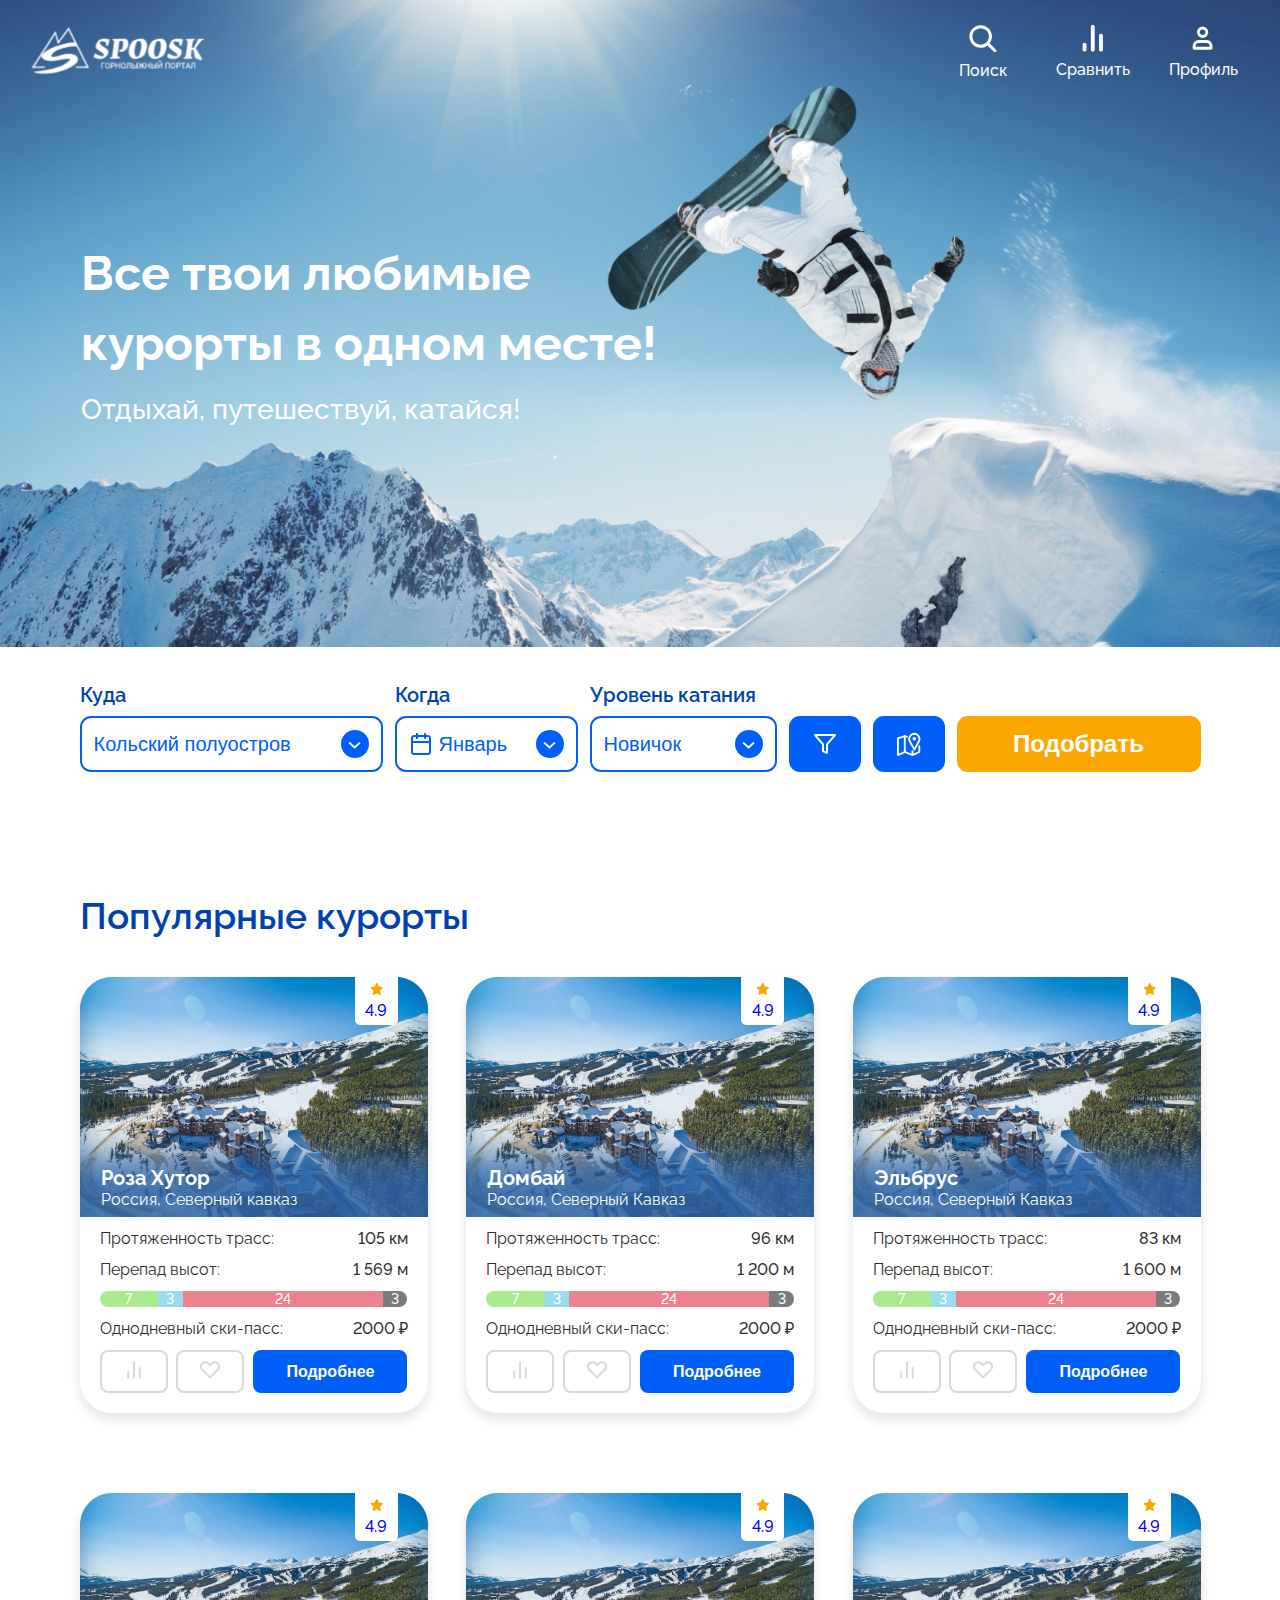
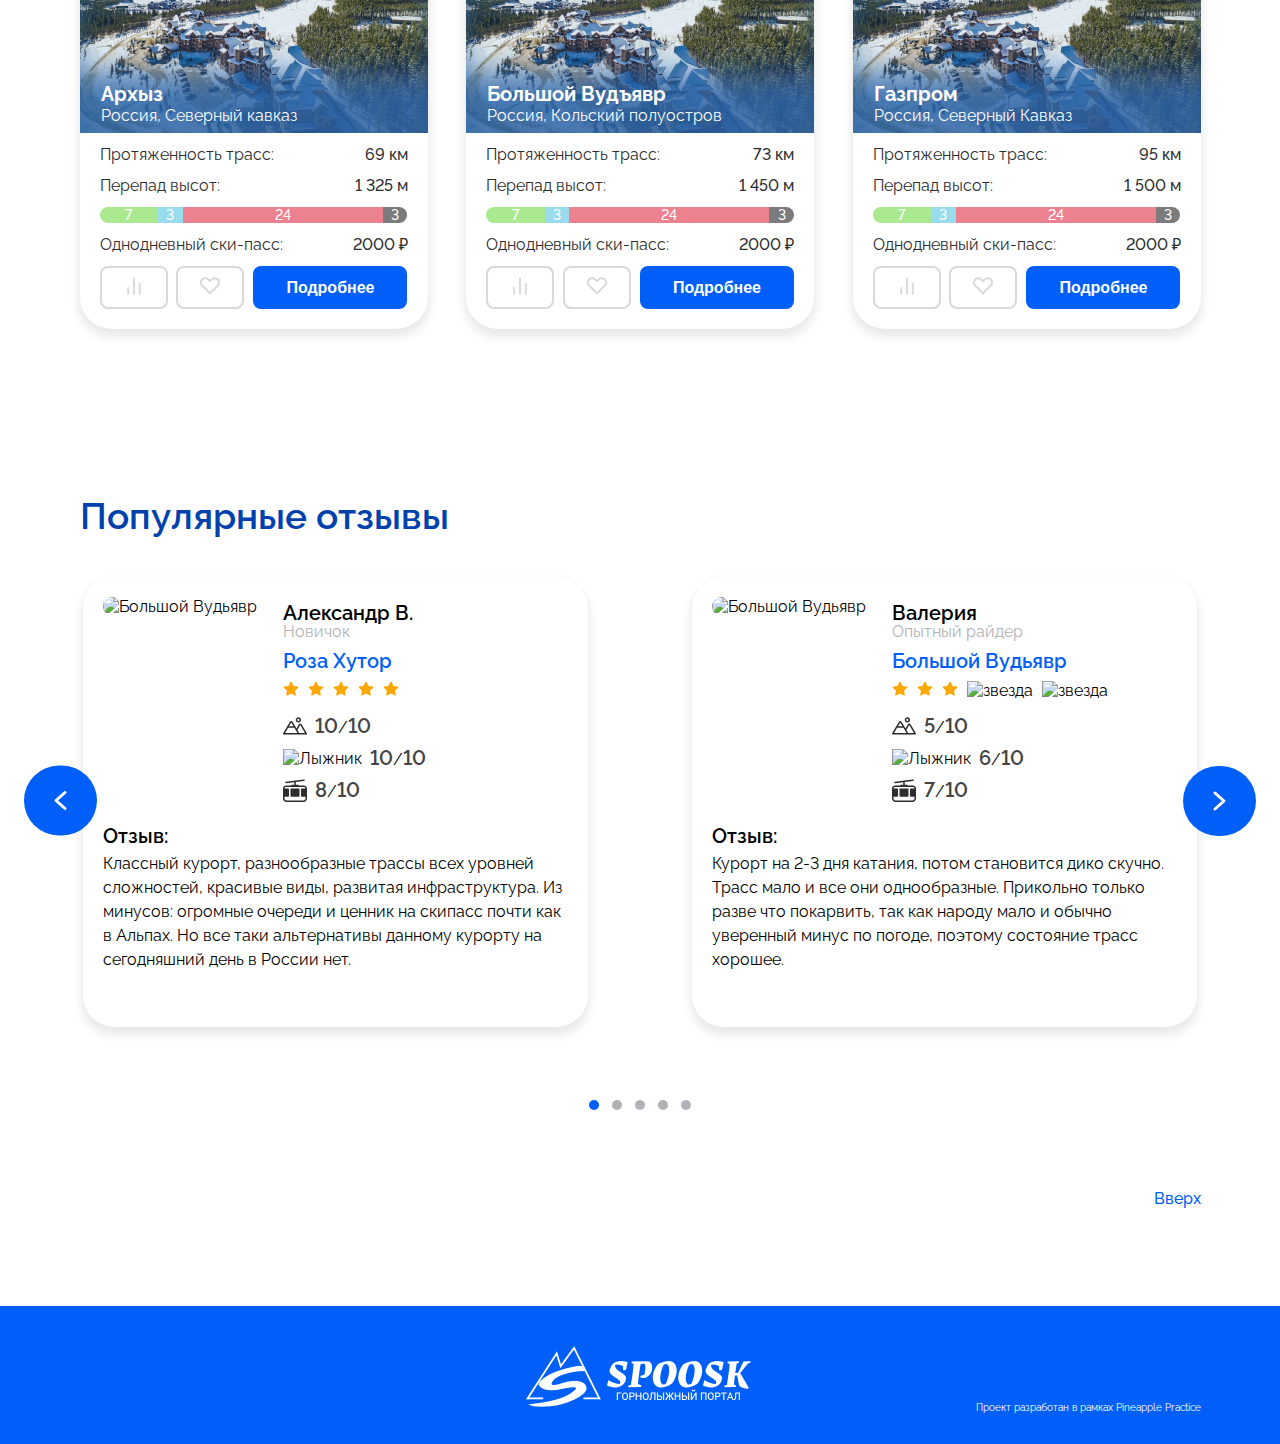
==== commit 4fab1420: "Добавление файлов" ====
--- a/index.html
+++ b/index.html
@@ -4,592 +4,963 @@
     <meta charset="UTF-8">
     <meta http-equiv="X-UA-Compatible" content="IE=edge">
     <meta name="viewport" content="width=device-width, initial-scale=1.0">
-    <link href="https://fonts.googleapis.com/css2?family=Raleway:wght@400;500;600;700&display=swap" rel="stylesheet">
+
+    <link href="https://fonts.googleapis.com/css2?family=Raleway:wght@400;500;600;700&display=swap&subset=cyrillic-ext" rel="stylesheet">
     <link rel="stylesheet" href="css/style.css">
+    <script defer src="js/script_filter.js"></script>
     <script defer src="js/script.js"></script>
-    <title>Spoosk</title>
+    <script defer src="js/script_overlay.js"></script>
+    <title>Спуск - все твои любимые курорты</title>
 </head>
 <body>
-    <header>
-        <div class="header">
-            <div class="wrapper">
-                <div class="header-row">
-                    <div class="logo">
-                        <a href="#">
-                            <img src="image/header/logo.svg" alt="Logo" width="190" height="58">
-                        </a>
+    <div class="container">
+        <header class="header">
+            <div class="header-wrapper wrapper">
+                <div class="logo">
+                    <a href="index.html">
+                        <img src="image/header/logo_white.svg" alt="Logo" width="190" height="57">
+                    </a>
+                </div>
+                <nav class="header-menu">
+
+                    <!-- <div class="search">
+                        <div class="search-box">
+                            <input type="text" name="search" class="search-input" placeholder="поиск">
+                            <div class="search-btn">
+                                <svg width="28" height="28" viewBox="0 0 28 28" fill="none" id="search" xmlns="http://www.w3.org/2000/svg">
+                                    <path fill-rule="evenodd" clip-rule="evenodd" d="M3.83374 4.10025C6.02167 1.91233 8.98913 0.683167 12.0833 0.683167C15.1775 0.683167 18.145 1.91233 20.3329 4.10025C22.5208 6.28818 23.75 9.25564 23.75 12.3498C23.75 14.9208 22.9014 17.4043 21.3592 19.4258L27.961 26.0277C28.5685 26.6351 28.5685 27.6201 27.961 28.2276C27.3536 28.835 26.3686 28.835 25.7612 28.2276L19.1593 21.6257C17.1378 23.1679 14.6543 24.0165 12.0833 24.0165C8.98913 24.0165 6.02167 22.7873 3.83374 20.5994C1.64582 18.4115 0.416656 15.444 0.416656 12.3498C0.416656 9.25564 1.64582 6.28818 3.83374 4.10025ZM12.0833 3.79428C9.81425 3.79428 7.63811 4.69566 6.03363 6.30014C4.42915 7.90462 3.52777 10.0808 3.52777 12.3498C3.52777 14.6189 4.42915 16.795 6.03363 18.3995C7.63811 20.004 9.81425 20.9054 12.0833 20.9054C14.3524 20.9054 16.5285 20.004 18.133 18.3995C19.7375 16.795 20.6389 14.6189 20.6389 12.3498C20.6389 10.0808 19.7375 7.90462 18.133 6.30014C16.5285 4.69566 14.3524 3.79428 12.0833 3.79428Z" fill="#0042AD"/>
+                                </svg>
+                            </div>
+                        </div>
+                        <div class="name">Поиск</div>
+                    </div> -->
+
+
+                    <ul class="menu-list">
+                        <li class="menu-item search-box">
+                            <div class="search-active">
+                                <input type="text" name="search" class="search-input" placeholder="Название курорта">
+                                <div class="cancel-btn">
+                                    <svg width="24" height="25" viewBox="0 0 24 25" fill="none" xmlns="http://www.w3.org/2000/svg">
+                                        <path fill-rule="evenodd" clip-rule="evenodd" d="M6.8775 5.97616C6.69076 5.794 6.44065 5.69321 6.18104 5.69549C5.92143 5.69777 5.67309 5.80294 5.48951 5.98834C5.30593 6.17375 5.2018 6.42456 5.19954 6.68676C5.19729 6.94896 5.29709 7.20156 5.47745 7.39016L10.7183 12.6832L5.47745 17.9762C5.38288 18.0684 5.30745 18.1788 5.25556 18.3008C5.20366 18.4228 5.17635 18.554 5.17521 18.6868C5.17407 18.8195 5.19912 18.9512 5.2489 19.0741C5.29869 19.197 5.37221 19.3087 5.46518 19.4026C5.55814 19.4964 5.66869 19.5707 5.79038 19.621C5.91206 19.6713 6.04244 19.6966 6.17391 19.6954C6.30538 19.6943 6.43531 19.6667 6.55611 19.6143C6.67691 19.5619 6.78617 19.4857 6.8775 19.3902L12.1183 14.0972L17.3591 19.3902C17.5459 19.5723 17.796 19.6731 18.0556 19.6708C18.3152 19.6686 18.5635 19.5634 18.7471 19.378C18.9307 19.1926 19.0348 18.9418 19.0371 18.6796C19.0393 18.4174 18.9395 18.1648 18.7592 17.9762L13.5184 12.6832L18.7592 7.39016C18.9395 7.20156 19.0393 6.94896 19.0371 6.68676C19.0348 6.42456 18.9307 6.17375 18.7471 5.98834C18.5635 5.80294 18.3152 5.69777 18.0556 5.69549C17.796 5.69321 17.5459 5.794 17.3591 5.97616L12.1183 11.2692L6.8775 5.97616Z" fill="white" fill-opacity="0.5"/>
+                                    </svg>
+                                </div>
+                            </div>
+                            
+                            <a href="#" class="menu-link search-btn">
+                                <img src="image/header/header_search_icon_white.svg" alt="Поиск" width="28" height="28">
+                                <!-- <div class="icon control-btn_comparison"></div> -->
+                                <div class="name">Поиск</div>
+                            </a>
+
+                        </li>
+                       <li class="menu-item">
+                            <a href="#" class="menu-link" id="open-modal-comparison-btn">
+                                <img src="image/header/header_comparison_icon_white.svg" alt="Поиск" width="28" height="28">
+                                <!-- <div class="icon control-btn_comparison"></div> -->
+                                <div class="name">Сравнить</div>
+                            </a>
+                        </li>
+                        <div class="modal-comparison" id="my-modal-comparison">
+                            <div class="modal-comparison_box">
+                                <div class="modal-comparison-block">
+                                    <a href="#" class="modal-comparison-text">Пожалуйста, выберите курорты для сравнения</a>
+                                </div>
+                            </div>
+                        </div>
+
+                        <li class="menu-item">
+                            <a href="#" class="menu-link">
+                                <img src="image/header/header_account_icon_white.svg" alt="Поиск" width="28" height="28">
+                                <!-- <div class="icon control-btn_profile"></div> -->
+                                <div class="name">Профиль</div>
+                            </a>
+                        </li>
+                    </ul>
+                </nav>
+            </div>
+        </header>
+    
+        <main class="page">
+            <section class="page-banner">
+                <div class="wrapper">
+                    <div class="banner-content">
+                        <div class="banner-content-title">Все твои любимые курорты в одном месте!</div>
+                        <p class="banner-content-text">Отдыхай, путешествуй, катайся!</p>
                     </div>
-                    <div class="nav">
-                        <div class="search">
-                            <div class="search-box">
-                                <div class="search-active">
-                                    <div class="search-active">
-                                        <input type="text" name="search" class="search-input" placeholder="Название курорта"></div>
-                                    </div>
+                </div>
+                <div class="banner-image _img">
+                    <img src="image/header/1559.jpg" alt="Фото сноубордиста">
+                </div>
+            </section>
+    
+            <section class="page-form">
+                <div class="wrapper">
+                    <div class="form">
+                        <div class="form-content">
+    
+                            <div class="form-group">
+                                <div class="form-group-title">Куда</div>
+                                <div class="form-group-content">
+                                    <button class="dropdown-button where" type="button">Кольский полуостров</button>
+                                    <ul class="dropdown-list">
+                                        <li class="dropdown-list-item" data-value="Северный кавказ">Северный кавказ</li>
+                                        <li class="dropdown-list-item" data-value="Кольский полуостров">Кольский полуостров</li>
+                                        <li class="dropdown-list-item" data-value="Алтай">Алтай</li>
+                                    </ul>
+                                    <input type="text" name="select-category" value="" class="dropdown-input-hidden">
+                                </div>
+                            </div>
+        
+                            <div class="form-group">
+                                <div class="form-group-title">Когда</div>
+                                <div class="form-group-content">
+                                    <button class="dropdown-button when" type="button">Январь</button>
+                                    <ul class="dropdown-list">
+                                        <li class="dropdown-list-item" data-value="Октябрь">Октябрь</li>
+                                        <li class="dropdown-list-item" data-value="Ноябрь">Ноябрь</li>
+                                        <li class="dropdown-list-item" data-value="Декабрь">Декабрь</li>
+                                        <li class="dropdown-list-item" data-value="Январь">Январь</li>
+                                        <li class="dropdown-list-item" data-value="Февраль">Февраль</li>
+                                        <li class="dropdown-list-item" data-value="Март">Март</li>
+                                        <li class="dropdown-list-item" data-value="Апрель">Апрель</li>
+                                        <li class="dropdown-list-item" data-value="Апрель">Май</li>
+                                    </ul>
+                                    <input type="text" name="select-category" value="" class="dropdown-input-hidden">
+                                </div>
+                            </div>
+        
+                            <div class="form-group">
+                                <div class="form-group-title">Уровень катания</div>
+                                <div class="form-group-content">
+                                    <button class="dropdown-button riding_level" type="button">Новичок</button>
+                                    <ul class="dropdown-list">
+                                        <li class="dropdown-list-item" data-value="Новичок">Новичок</li>
+                                        <li class="dropdown-list-item" data-value="Опытный">Опытный</li>
+                                        <li class="dropdown-list-item" data-value="Экстремал">Экстремал</li>
+                                    </ul>
+                                    <input type="text" name="select-category" value="" class="dropdown-input-hidden">
+                                </div>
+                            </div>
+    
+                            <div class="form-group">
+                                <button class="btn btn-blue container1" id="open-modal-btn">
+                                    <img src="image/filter/btn_filter_icon.svg" width="24" height="24" alt="Расширенные фильтры">
+                                </button>
+                            </div>
+                                <div class="modal" id="my-modal">
+                                    <div class="modal_box">
+                                        <button class="modal__close-btn" id="close-my-modal-btn">
+                                            <img class="close-image" src="image/overlay_filter/Vector.png" title="При закрытии фильтры сохраняются" width="14" height="14">
+                                        </button>
+                                            <h1 class="filters">Фильтры</h1>
+                                                <form action="overlayFilters" method="post">
+                                                    <div id="overlayFilters">
+                                                        <h2 class="filters-track">Трассы</h2>
+                                                            <div class="track-block">
+                                                                <div class="track-block-name1">
+                                                                    <div class="checkbox-name">
+                                                                        <input type="checkbox" class="custom-checkbox" id="easy" name="trails">
+                                                                        <label class="line-green label1" for="easy">Легкие</label>
+                                                                    </div>
+                                                                    <div class="checkbox-name">
+                                                                        <input type="checkbox" class="custom-checkbox" id="medium" name="trails">
+                                                                        <label class="line-blue label1" for="medium">Средней сложности</label>
+                                                                    </div>
+                                                                    <div class="checkbox-name">
+                                                                        <input type="checkbox" class="custom-checkbox" id="increased-complexity" name="trails">
+                                                                        <label class="line-orange label1" for="increased-complexity">Повышенной сложности</label>
+                                                                    </div>
+                                                                    <div class="checkbox-name">
+                                                                        <input type="checkbox" class="custom-checkbox" id="difficult" name="trails">
+                                                                        <label class="line-black label1" for="difficult">Сложные</label>
+                                                                    </div>
+                                                                </div>
+                                                                <div class="track-block-name2">
+                                                                    <div class="checkbox-name">
+                                                                        <input type="checkbox" class="custom-checkbox" id="freeride" name="trails">
+                                                                        <label class="line-none label1" for="freeride">Фрирайд</label>
+                                                                    </div>
+                                                                    <div class="checkbox-name">
+                                                                        <input type="checkbox" class="custom-checkbox" id="snowpark" name="trails">
+                                                                        <label class="line-none label1" for="snowpark">Сноупарк</label>
+                                                                    </div>
+                                                                </div>
+                                                            </div>
+                                                        <h2 class="filters-lift">Подъемники</h2>
+                                                            <div class="lift-block">
+                                                                <div class="lift-block-name1">
+                                                                    <div class="checkbox-name">
+                                                                        <input type="checkbox" class="custom-checkbox" id="bygel" name="lifts">
+                                                                        <label class="lift-name label1" for="bygel">Бугельные</label>
+                                                                    </div>
+                                                                    <div class="checkbox-name">
+                                                                        <input type="checkbox" class="custom-checkbox" id="chairlifts" name="lifts">
+                                                                        <label class="lift-name label1" for="chairlifts">Кресельные</label>
+                                                                    </div>
+                                                                </div>
+                                                                <div class="lift-block-name2">
+                                                                    <div class="checkbox-name">
+                                                                        <input type="checkbox" class="custom-checkbox" id="gandola" name="lifts">
+                                                                        <label class="lift-name label1" for="gandola">Гандолы</label>
+                                                                    </div>
+                                                                    <div class="checkbox-name">
+                                                                        <input type="checkbox" class="custom-checkbox" id="travelators" name="lifts">
+                                                                        <label class="lift-name label1" for="travelators">Детские травалаторы</label>
+                                                                    </div>
+                                                                </div>
+                                                            </div>
+                                                        <h2 class="filters-school">Горнолыжные школы/инструктора</h2>
+                                                            <div class="school-block">
+                                                                <div class="school-block-name1"> 
+                                                                    <div class="checkbox-name">
+                                                                        <input type="checkbox" class="custom-checkbox" id="adults" name="school">
+                                                                        <label class="school-name label1" for="adults">Для взрослых</label>
+                                                                    </div>
+                                                                </div>
+                                                                <div class="school-block-name2">
+                                                                    <div class="checkbox-name">
+                                                                        <input type="checkbox" class="custom-checkbox" id="children" name="school">
+                                                                        <label class="school-name label1" for="children">Для детей</label>
+                                                                    </div>
+                                                                </div>
+                                                            </div>
+                                                        <div class="filters-distance-block">
+                                                            <h2 class="filters-distance">Расстояние от ближайшего аэропорта</h2>
+                                                                <div class="slider-box">
+                                                                    <input type="range" step="100" min="0" max="200" value="200" list="rangeList" class="slider">
+                                                                </div>
+                                                                    <div class="slider-box-name">
+                                                                        <div class="slider-name">Не более 50 км</div>
+                                                                        <div class="slider-name">Не более 100 км</div>
+                                                                        <div class="slider-name">Не важно</div>
+                                                                    </div>
+                                                        </div>
+                                                        <div>
+                                                            <h2 class="filters-additional">Дополнительно</h2>
+                                                                <div class="filters-additional-block">
+                                                                    <div class="additional-block1">
+                                                                        <div>
+                                                                            <input type="checkbox" class="custom-checkbox2" id="rent">
+                                                                            <label for="rent" class="additional-name label2">Прокат оборудования</label> 
+                                                                        </div>
+                                                                        <div>
+                                                                            <input type="checkbox" class="custom-checkbox2" id="skipass">
+                                                                            <label for="skipass" class="additional-name label2">Сезонный ски-пасс</label> 
+                                                                        </div>
+                                                                    </div>
+                                                                    <div class="additional-block2">
+                                                                        <div>
+                                                                            <input type="checkbox" class="custom-checkbox2" id="skating">
+                                                                            <label for="skating" class="additional-name label2">Вечернее катание</label> 
+                                                                        </div>
+                                                                    </div>
+                                                                </div>
+                                                        </div>
+                                                        <div class="button-block">
+                                                            <div class="button-block1">
+                                                                <button class="button-clear" type="reset" >Очистить</button>
+                                                            </div>
+                                                            <div class="button-block2">
+                                                                <button class="button-pickup" type="submit">Подобрать</button>
+                                                            </div>
+                                                        </div>
+                                                    </div>
+                                                </form>       
+                                    </div>
+                                </div>
+                            <div class="form-group">
+                                <button class="btn btn-blue">
+                                    <img src="image/filter/btn_map_icon.svg" width="24" height="24"  alt="Карта">
+                                </button>
+                            </div>
+
+                            <div class="form-group">
+                                <button class="btn btn-result">Подобрать</button>
+                            </div>
+                           
+                        </div>
+    
+                    </div>
+                </div>
+            </section> 
+    
+            <section class="page-cards">
+                <div class="wrapper">
+                    <div class="cards-wrapper">
+                        <h2 class="section-title section-title-cards">Популярные курорты</h2>
+                        <div class="cards-content">
+
+                            <div class="card-column">
+                                <div class="card-item">
+        
+                                    <div class="card-image">
+                                        <a href="resorts/resorts.html">
+                                            <img src="image/card/Frame 208.jpg" alt="roza hutor" class="image">
+                                            <div class="card-title">
+                                                <div class="card-title-name"><span>Роза Хутор</span></div>
+                                                <div class="card-title-additionally">
+                                                    <span class="card-title-country">Россия,</span>
+                                                    <span class="card-title-region">Северный кавказ</span>
+                                                </div>
+                                            </div>
+                                            <div class="card-rating">
+                                                <div class="rating-content">
+                                                    <img src="image/card/rating_icon.svg" alt="Рейтинг">
+                                                    <div class="rating-value">4.9</div>
+                                                </div>
+                                            </div>
+                                        </a>
+                                    </div>
+                
                                     
-                                    <div class="cancel-btn">
-                                        <svg width="24" height="25" viewBox="0 0 24 25" fill="none" xmlns="http://www.w3.org/2000/svg">
-                                            <path fill-rule="evenodd" clip-rule="evenodd" d="M6.8775 5.97616C6.69076 5.794 6.44065 5.69321 6.18104 5.69549C5.92143 5.69777 5.67309 5.80294 5.48951 5.98834C5.30593 6.17375 5.2018 6.42456 5.19954 6.68676C5.19729 6.94896 5.29709 7.20156 5.47745 7.39016L10.7183 12.6832L5.47745 17.9762C5.38288 18.0684 5.30745 18.1788 5.25556 18.3008C5.20366 18.4228 5.17635 18.554 5.17521 18.6868C5.17407 18.8195 5.19912 18.9512 5.2489 19.0741C5.29869 19.197 5.37221 19.3087 5.46518 19.4026C5.55814 19.4964 5.66869 19.5707 5.79038 19.621C5.91206 19.6713 6.04244 19.6966 6.17391 19.6954C6.30538 19.6943 6.43531 19.6667 6.55611 19.6143C6.67691 19.5619 6.78617 19.4857 6.8775 19.3902L12.1183 14.0972L17.3591 19.3902C17.5459 19.5723 17.796 19.6731 18.0556 19.6708C18.3152 19.6686 18.5635 19.5634 18.7471 19.378C18.9307 19.1926 19.0348 18.9418 19.0371 18.6796C19.0393 18.4174 18.9395 18.1648 18.7592 17.9762L13.5184 12.6832L18.7592 7.39016C18.9395 7.20156 19.0393 6.94896 19.0371 6.68676C19.0348 6.42456 18.9307 6.17375 18.7471 5.98834C18.5635 5.80294 18.3152 5.69777 18.0556 5.69549C17.796 5.69321 17.5459 5.794 17.3591 5.97616L12.1183 11.2692L6.8775 5.97616Z" fill="white" fill-opacity="0.5"/>
-                                        </svg>
-                                    </div>
-                                </div>
+                                    <div class="card-body">
+                                        <div class="property">
+                                            <div class="property-name">Протяженность трасс:</div>
+                                            <div class="property-value">105 км</div>
+                                        </div>
+                
+                                        <div class="property">
+                                            <div class="property-name">Перепад высот:</div>
+                                            <div class="property-value">1 569 м</div>
+                                        </div>
+                
+                                        <div class="count-trails">
+                                            <ul class="count-trails-list">
+                                                <li class="green">7</li>
+                                                <li class="blue">3</li>
+                                                <li class="red">24</li>
+                                                <li class="black">3</li>
+                                            </ul>
+                                        </div>
+                
+                                        <div class="property">
+                                            <div class="property-name">Однодневный ски-пасс:</div>
+                                            <div class="property-value">2000 ₽</div>
+                                        </div>
+                
+                                        <div class="form-button">
+                                            <button class="cards-btn btn-white">
+                                                <svg viewBox="0 0 24 25" fill="none" xmlns="http://www.w3.org/2000/svg">
+                                                    <path d="M18 20.5V10.5" stroke="#D9D9D9" stroke-opacity="1" stroke-width="2" stroke-linecap="round" stroke-linejoin="round"/>
+                                                    <path d="M12 20.5V4.5" stroke="#D9D9D9" stroke-opacity="1" stroke-width="2" stroke-linecap="round" stroke-linejoin="round"/>
+                                                    <path d="M6 20.5V14.5" stroke="#D9D9D9" stroke-opacity="1" stroke-width="2" stroke-linecap="round" stroke-linejoin="round"/>
+                                                </svg>                            
+                                            </button>
+                        
+                                            <button class="cards-btn btn-white">
+                                                <svg viewBox="0 0 24 25" fill="none" xmlns="http://www.w3.org/2000/svg">
+                                                    <path fill-rule="evenodd" clip-rule="evenodd" d="M12.0119 6.07196L10.9249 4.98496C10.4155 4.46862 9.80891 4.05816 
+                                                    9.14015 3.7772C8.4714 3.49625 7.75368 3.35036 7.02831 3.34793C6.30295 3.3455 5.58426 3.48658 4.91364 3.76304C4.24302 
+                                                    4.03951 3.63372 4.4459 3.1208 4.95881C2.60789 5.47173 2.2015 6.08104 1.92503 6.75166C1.64857 7.42228 1.50749 8.14096 
+                                                    1.50992 8.86633C1.51235 9.59169 1.65824 10.3094 1.93919 10.9782C2.22014 11.6469 2.63061 12.2535 3.14695 12.763L11.9859 
+                                                    21.602L11.9879 21.6L12.0139 21.626L20.8529 12.787C21.3693 12.2775 21.7797 11.6709 22.0607 11.0022C22.3417 10.3334 22.4875
+                                                    9.61569 22.49 8.89033C22.4924 8.16496 22.3513 7.44628 22.0749 6.77566C21.7984 6.10504 21.392 5.49573 20.8791 4.98281C20.3662 
+                                                    4.4699 19.7569 4.06351 19.0862 3.78704C18.4156 3.51058 17.6969 3.3695 16.9716 3.37193C16.2462 3.37436 15.5285 3.52025 14.8597 
+                                                    3.8012C14.191 4.08216 13.5844 4.49262 13.0749 5.00896L12.0119 6.07196ZM11.9879 18.772L16.9239 13.835L18.3739 12.435H18.3759L19.4389 
+                                                    11.373C20.0954 10.7165 20.4641 9.82626 20.4641 8.89796C20.4641 7.96965 20.0954 7.07937 19.4389 6.42296C18.7825 5.76655 17.8923 
+                                                    5.39778 16.9639 5.39778C16.0356 5.39778 15.1454 5.76655 14.4889 6.42296L12.0129 8.89996L12.0059 8.89296L9.51095 6.39996C8.85453 
+                                                    5.74355 7.96425 5.37478 7.03594 5.37478C6.10764 5.37478 5.21736 5.74355 4.56095 6.39996C3.90453 7.05637 3.53577 7.94665 3.53577 
+                                                    8.87496C3.53577 9.80326 3.90453 10.6935 4.56095 11.35L7.10094 13.89L7.10195 13.887L11.9879 18.773V18.772Z" 
+                                                    fill="#D9D9D9" fill-opacity="1"/>
+                                                </svg>
+                                            </button>
+                        
+                                            <button class="cards-btn cards-btn-blue"><a href="resorts/resorts.html">Подробнее</a></button>
+                                        </div>
+                                    </div>
+                            
+                    
+                    
+                                </div>
+                            </div>
+                            <div class="card-column">
+                                <div class="card-item">
+        
+                                    <div class="card-image">
+                                        <a href="#">
+                                            <img src="image/card/Frame 208.jpg" alt="roza hutor" class="image">
+                                            <div class="card-title">
+                                                <div class="card-title-name"><span>Домбай</span></div>
+                                                <div class="card-title-additionally">
+                                                    <span class="card-title-country">Россия,</span>
+                                                    <span class="card-title-region">Северный Кавказ</span>
+                                                </div>
+                                            </div>
+                                            <div class="card-rating">
+                                                <div class="rating-content">
+                                                    <img src="image/card/rating_icon.svg" alt="Рейтинг">
+                                                    <div class="rating-value">4.9</div>
+                                                </div>
+                                            </div>
+                                        </a>
+                                    </div>
+                
+                                    
+                                    <div class="card-body">
+                                        <div class="property">
+                                            <div class="property-name">Протяженность трасс:</div>
+                                            <div class="property-value">96 км</div>
+                                        </div>
+                
+                                        <div class="property">
+                                            <div class="property-name">Перепад высот:</div>
+                                            <div class="property-value">1 200 м</div>
+                                        </div>
+                
+                                        <div class="count-trails">
+                                            <ul class="count-trails-list">
+                                                <li class="green">7</li>
+                                                <li class="blue">3</li>
+                                                <li class="red">24</li>
+                                                <li class="black">3</li>
+                                            </ul>
+                                        </div>
+                
+                                        <div class="property">
+                                            <div class="property-name">Однодневный ски-пасс:</div>
+                                            <div class="property-value">2000 ₽</div>
+                                        </div>
+                
+                                        <div class="form-button">
+                                            <button class="cards-btn btn-white">
+                                                <svg viewBox="0 0 24 25" fill="none" xmlns="http://www.w3.org/2000/svg">
+                                                    <path d="M18 20.5V10.5" stroke="#D9D9D9" stroke-opacity="1" stroke-width="2" stroke-linecap="round" stroke-linejoin="round"/>
+                                                    <path d="M12 20.5V4.5" stroke="#D9D9D9" stroke-opacity="1" stroke-width="2" stroke-linecap="round" stroke-linejoin="round"/>
+                                                    <path d="M6 20.5V14.5" stroke="#D9D9D9" stroke-opacity="1" stroke-width="2" stroke-linecap="round" stroke-linejoin="round"/>
+                                                </svg>                            
+                                            </button>
+                        
+                                            <button class="cards-btn btn-white">
+                                                <svg viewBox="0 0 24 25" fill="none" xmlns="http://www.w3.org/2000/svg">
+                                                    <path fill-rule="evenodd" clip-rule="evenodd" d="M12.0119 6.07196L10.9249 4.98496C10.4155 4.46862 9.80891 4.05816 
+                                                    9.14015 3.7772C8.4714 3.49625 7.75368 3.35036 7.02831 3.34793C6.30295 3.3455 5.58426 3.48658 4.91364 3.76304C4.24302 
+                                                    4.03951 3.63372 4.4459 3.1208 4.95881C2.60789 5.47173 2.2015 6.08104 1.92503 6.75166C1.64857 7.42228 1.50749 8.14096 
+                                                    1.50992 8.86633C1.51235 9.59169 1.65824 10.3094 1.93919 10.9782C2.22014 11.6469 2.63061 12.2535 3.14695 12.763L11.9859 
+                                                    21.602L11.9879 21.6L12.0139 21.626L20.8529 12.787C21.3693 12.2775 21.7797 11.6709 22.0607 11.0022C22.3417 10.3334 22.4875
+                                                    9.61569 22.49 8.89033C22.4924 8.16496 22.3513 7.44628 22.0749 6.77566C21.7984 6.10504 21.392 5.49573 20.8791 4.98281C20.3662 
+                                                    4.4699 19.7569 4.06351 19.0862 3.78704C18.4156 3.51058 17.6969 3.3695 16.9716 3.37193C16.2462 3.37436 15.5285 3.52025 14.8597 
+                                                    3.8012C14.191 4.08216 13.5844 4.49262 13.0749 5.00896L12.0119 6.07196ZM11.9879 18.772L16.9239 13.835L18.3739 12.435H18.3759L19.4389 
+                                                    11.373C20.0954 10.7165 20.4641 9.82626 20.4641 8.89796C20.4641 7.96965 20.0954 7.07937 19.4389 6.42296C18.7825 5.76655 17.8923 
+                                                    5.39778 16.9639 5.39778C16.0356 5.39778 15.1454 5.76655 14.4889 6.42296L12.0129 8.89996L12.0059 8.89296L9.51095 6.39996C8.85453 
+                                                    5.74355 7.96425 5.37478 7.03594 5.37478C6.10764 5.37478 5.21736 5.74355 4.56095 6.39996C3.90453 7.05637 3.53577 7.94665 3.53577 
+                                                    8.87496C3.53577 9.80326 3.90453 10.6935 4.56095 11.35L7.10094 13.89L7.10195 13.887L11.9879 18.773V18.772Z" 
+                                                    fill="#D9D9D9" fill-opacity="1"/>
+                                                </svg>
+                                            </button>
+                        
+                                            <button class="cards-btn cards-btn-blue"><a href="resorts/resorts.html">Подробнее</a></button>
+                                        </div>
+                                    </div>
+                            
+                    
+                    
+                                </div>
+                            </div>
+                            <div class="card-column">
+                                <div class="card-item">
+        
+                                    <div class="card-image">
+                                        <a href="#">
+                                            <img src="image/card/Frame 208.jpg" alt="roza hutor" class="image">
+                                            <div class="card-title">
+                                                <div class="card-title-name"><span>Эльбрус</span></div>
+                                                <div class="card-title-additionally">
+                                                    <span class="card-title-country">Россия,</span>
+                                                    <span class="card-title-region">Северный Кавказ</span>
+                                                </div>
+                                            </div>
+                                            <div class="card-rating">
+                                                <div class="rating-content">
+                                                    <img src="image/card/rating_icon.svg" alt="Рейтинг">
+                                                    <div class="rating-value">4.9</div>
+                                                </div>
+                                            </div>
+                                        </a>
+                                    </div>
+                
+                                    
+                                    <div class="card-body">
+                                        <div class="property">
+                                            <div class="property-name">Протяженность трасс:</div>
+                                            <div class="property-value">83 км</div>
+                                        </div>
+                
+                                        <div class="property">
+                                            <div class="property-name">Перепад высот:</div>
+                                            <div class="property-value">1 600 м</div>
+                                        </div>
+                
+                                        <div class="count-trails">
+                                            <ul class="count-trails-list">
+                                                <li class="green">7</li>
+                                                <li class="blue">3</li>
+                                                <li class="red">24</li>
+                                                <li class="black">3</li>
+                                            </ul>
+                                        </div>
+                
+                                        <div class="property">
+                                            <div class="property-name">Однодневный ски-пасс:</div>
+                                            <div class="property-value">2000 ₽</div>
+                                        </div>
+                
+                                        <div class="form-button">
+                                            <button class="cards-btn btn-white">
+                                                <svg viewBox="0 0 24 25" fill="none" xmlns="http://www.w3.org/2000/svg">
+                                                    <path d="M18 20.5V10.5" stroke="#D9D9D9" stroke-opacity="1" stroke-width="2" stroke-linecap="round" stroke-linejoin="round"/>
+                                                    <path d="M12 20.5V4.5" stroke="#D9D9D9" stroke-opacity="1" stroke-width="2" stroke-linecap="round" stroke-linejoin="round"/>
+                                                    <path d="M6 20.5V14.5" stroke="#D9D9D9" stroke-opacity="1" stroke-width="2" stroke-linecap="round" stroke-linejoin="round"/>
+                                                </svg>                            
+                                            </button>
+                        
+                                            <button class="cards-btn btn-white">
+                                                <svg viewBox="0 0 24 25" fill="none" xmlns="http://www.w3.org/2000/svg">
+                                                    <path fill-rule="evenodd" clip-rule="evenodd" d="M12.0119 6.07196L10.9249 4.98496C10.4155 4.46862 9.80891 4.05816 
+                                                    9.14015 3.7772C8.4714 3.49625 7.75368 3.35036 7.02831 3.34793C6.30295 3.3455 5.58426 3.48658 4.91364 3.76304C4.24302 
+                                                    4.03951 3.63372 4.4459 3.1208 4.95881C2.60789 5.47173 2.2015 6.08104 1.92503 6.75166C1.64857 7.42228 1.50749 8.14096 
+                                                    1.50992 8.86633C1.51235 9.59169 1.65824 10.3094 1.93919 10.9782C2.22014 11.6469 2.63061 12.2535 3.14695 12.763L11.9859 
+                                                    21.602L11.9879 21.6L12.0139 21.626L20.8529 12.787C21.3693 12.2775 21.7797 11.6709 22.0607 11.0022C22.3417 10.3334 22.4875
+                                                    9.61569 22.49 8.89033C22.4924 8.16496 22.3513 7.44628 22.0749 6.77566C21.7984 6.10504 21.392 5.49573 20.8791 4.98281C20.3662 
+                                                    4.4699 19.7569 4.06351 19.0862 3.78704C18.4156 3.51058 17.6969 3.3695 16.9716 3.37193C16.2462 3.37436 15.5285 3.52025 14.8597 
+                                                    3.8012C14.191 4.08216 13.5844 4.49262 13.0749 5.00896L12.0119 6.07196ZM11.9879 18.772L16.9239 13.835L18.3739 12.435H18.3759L19.4389 
+                                                    11.373C20.0954 10.7165 20.4641 9.82626 20.4641 8.89796C20.4641 7.96965 20.0954 7.07937 19.4389 6.42296C18.7825 5.76655 17.8923 
+                                                    5.39778 16.9639 5.39778C16.0356 5.39778 15.1454 5.76655 14.4889 6.42296L12.0129 8.89996L12.0059 8.89296L9.51095 6.39996C8.85453 
+                                                    5.74355 7.96425 5.37478 7.03594 5.37478C6.10764 5.37478 5.21736 5.74355 4.56095 6.39996C3.90453 7.05637 3.53577 7.94665 3.53577 
+                                                    8.87496C3.53577 9.80326 3.90453 10.6935 4.56095 11.35L7.10094 13.89L7.10195 13.887L11.9879 18.773V18.772Z" 
+                                                    fill="#D9D9D9" fill-opacity="1"/>
+                                                </svg>
+                                            </button>
+                        
+                                            <button class="cards-btn cards-btn-blue"><a href="resorts/resorts.html">Подробнее</a></button>
+                                        </div>
+                                    </div>
+                            
+                    
+                    
+                                </div>
+                            </div>
+                            <div class="card-column">
+                                <div class="card-item">
+        
+                                    <div class="card-image">
+                                        <a href="#">
+                                            <img src="image/card/Frame 208.jpg" alt="roza hutor" class="image">
+                                            <div class="card-title">
+                                                <div class="card-title-name"><span>Архыз</span></div>
+                                                <div class="card-title-additionally">
+                                                    <span class="card-title-country">Россия,</span>
+                                                    <span class="card-title-region">Северный кавказ</span>
+                                                </div>
+                                            </div>
+                                            <div class="card-rating">
+                                                <div class="rating-content">
+                                                    <img src="image/card/rating_icon.svg" alt="Рейтинг">
+                                                    <div class="rating-value">4.9</div>
+                                                </div>
+                                            </div>
+                                        </a>
+                                    </div>
+                
+                                    
+                                    <div class="card-body">
+                                        <div class="property">
+                                            <div class="property-name">Протяженность трасс:</div>
+                                            <div class="property-value">69 км</div>
+                                        </div>
+                
+                                        <div class="property">
+                                            <div class="property-name">Перепад высот:</div>
+                                            <div class="property-value">1 325 м</div>
+                                        </div>
+                
+                                        <div class="count-trails">
+                                            <ul class="count-trails-list">
+                                                <li class="green">7</li>
+                                                <li class="blue">3</li>
+                                                <li class="red">24</li>
+                                                <li class="black">3</li>
+                                            </ul>
+                                        </div>
+                
+                                        <div class="property">
+                                            <div class="property-name">Однодневный ски-пасс:</div>
+                                            <div class="property-value">2000 ₽</div>
+                                        </div>
+                
+                                        <div class="form-button">
+                                            <button class="cards-btn btn-white">
+                                                <svg viewBox="0 0 24 25" fill="none" xmlns="http://www.w3.org/2000/svg">
+                                                    <path d="M18 20.5V10.5" stroke="#D9D9D9" stroke-opacity="1" stroke-width="2" stroke-linecap="round" stroke-linejoin="round"/>
+                                                    <path d="M12 20.5V4.5" stroke="#D9D9D9" stroke-opacity="1" stroke-width="2" stroke-linecap="round" stroke-linejoin="round"/>
+                                                    <path d="M6 20.5V14.5" stroke="#D9D9D9" stroke-opacity="1" stroke-width="2" stroke-linecap="round" stroke-linejoin="round"/>
+                                                </svg>                            
+                                            </button>
+                        
+                                            <button class="cards-btn btn-white">
+                                                <svg viewBox="0 0 24 25" fill="none" xmlns="http://www.w3.org/2000/svg">
+                                                    <path fill-rule="evenodd" clip-rule="evenodd" d="M12.0119 6.07196L10.9249 4.98496C10.4155 4.46862 9.80891 4.05816 
+                                                    9.14015 3.7772C8.4714 3.49625 7.75368 3.35036 7.02831 3.34793C6.30295 3.3455 5.58426 3.48658 4.91364 3.76304C4.24302 
+                                                    4.03951 3.63372 4.4459 3.1208 4.95881C2.60789 5.47173 2.2015 6.08104 1.92503 6.75166C1.64857 7.42228 1.50749 8.14096 
+                                                    1.50992 8.86633C1.51235 9.59169 1.65824 10.3094 1.93919 10.9782C2.22014 11.6469 2.63061 12.2535 3.14695 12.763L11.9859 
+                                                    21.602L11.9879 21.6L12.0139 21.626L20.8529 12.787C21.3693 12.2775 21.7797 11.6709 22.0607 11.0022C22.3417 10.3334 22.4875
+                                                    9.61569 22.49 8.89033C22.4924 8.16496 22.3513 7.44628 22.0749 6.77566C21.7984 6.10504 21.392 5.49573 20.8791 4.98281C20.3662 
+                                                    4.4699 19.7569 4.06351 19.0862 3.78704C18.4156 3.51058 17.6969 3.3695 16.9716 3.37193C16.2462 3.37436 15.5285 3.52025 14.8597 
+                                                    3.8012C14.191 4.08216 13.5844 4.49262 13.0749 5.00896L12.0119 6.07196ZM11.9879 18.772L16.9239 13.835L18.3739 12.435H18.3759L19.4389 
+                                                    11.373C20.0954 10.7165 20.4641 9.82626 20.4641 8.89796C20.4641 7.96965 20.0954 7.07937 19.4389 6.42296C18.7825 5.76655 17.8923 
+                                                    5.39778 16.9639 5.39778C16.0356 5.39778 15.1454 5.76655 14.4889 6.42296L12.0129 8.89996L12.0059 8.89296L9.51095 6.39996C8.85453 
+                                                    5.74355 7.96425 5.37478 7.03594 5.37478C6.10764 5.37478 5.21736 5.74355 4.56095 6.39996C3.90453 7.05637 3.53577 7.94665 3.53577 
+                                                    8.87496C3.53577 9.80326 3.90453 10.6935 4.56095 11.35L7.10094 13.89L7.10195 13.887L11.9879 18.773V18.772Z" 
+                                                    fill="#D9D9D9" fill-opacity="1"/>
+                                                </svg>
+                                            </button>
+                        
+                                            <button class="cards-btn cards-btn-blue"><a href="resorts/resorts.html">Подробнее</a></button>
+                                        </div>
+                                    </div>
+                            
+                    
+                    
+                                </div>
+                            </div>
+                            <div class="card-column">
+                                <div class="card-item">
+        
+                                    <div class="card-image">
+                                        <a href="#">
+                                            <img src="image/card/Frame 208.jpg" alt="roza hutor" class="image">
+                                            <div class="card-title">
+                                                <div class="card-title-name"><span>Большой Вудъявр</span></div>
+                                                <div class="card-title-additionally">
+                                                    <span class="card-title-country">Россия,</span>
+                                                    <span class="card-title-region">Кольский полуостров</span>
+                                                </div>
+                                            </div>
+                                            <div class="card-rating">
+                                                <div class="rating-content">
+                                                    <img src="image/card/rating_icon.svg" alt="Рейтинг">
+                                                    <div class="rating-value">4.9</div>
+                                                </div>
+                                            </div>
+                                        </a>
+                                    </div>
+                
+                                    
+                                    <div class="card-body">
+                                        <div class="property">
+                                            <div class="property-name">Протяженность трасс:</div>
+                                            <div class="property-value">73 км</div>
+                                        </div>
+                
+                                        <div class="property">
+                                            <div class="property-name">Перепад высот:</div>
+                                            <div class="property-value">1 450 м</div>
+                                        </div>
+                
+                                        <div class="count-trails">
+                                            <ul class="count-trails-list">
+                                                <li class="green">7</li>
+                                                <li class="blue">3</li>
+                                                <li class="red">24</li>
+                                                <li class="black">3</li>
+                                            </ul>
+                                        </div>
+                
+                                        <div class="property">
+                                            <div class="property-name">Однодневный ски-пасс:</div>
+                                            <div class="property-value">2000 ₽</div>
+                                        </div>
+                
+                                        <div class="form-button">
+                                            <button class="cards-btn btn-white">
+                                                <svg viewBox="0 0 24 25" fill="none" xmlns="http://www.w3.org/2000/svg">
+                                                    <path d="M18 20.5V10.5" stroke="#D9D9D9" stroke-opacity="1" stroke-width="2" stroke-linecap="round" stroke-linejoin="round"/>
+                                                    <path d="M12 20.5V4.5" stroke="#D9D9D9" stroke-opacity="1" stroke-width="2" stroke-linecap="round" stroke-linejoin="round"/>
+                                                    <path d="M6 20.5V14.5" stroke="#D9D9D9" stroke-opacity="1" stroke-width="2" stroke-linecap="round" stroke-linejoin="round"/>
+                                                </svg>                            
+                                            </button>
+                        
+                                            <button class="cards-btn btn-white">
+                                                <svg viewBox="0 0 24 25" fill="none" xmlns="http://www.w3.org/2000/svg">
+                                                    <path fill-rule="evenodd" clip-rule="evenodd" d="M12.0119 6.07196L10.9249 4.98496C10.4155 4.46862 9.80891 4.05816 
+                                                    9.14015 3.7772C8.4714 3.49625 7.75368 3.35036 7.02831 3.34793C6.30295 3.3455 5.58426 3.48658 4.91364 3.76304C4.24302 
+                                                    4.03951 3.63372 4.4459 3.1208 4.95881C2.60789 5.47173 2.2015 6.08104 1.92503 6.75166C1.64857 7.42228 1.50749 8.14096 
+                                                    1.50992 8.86633C1.51235 9.59169 1.65824 10.3094 1.93919 10.9782C2.22014 11.6469 2.63061 12.2535 3.14695 12.763L11.9859 
+                                                    21.602L11.9879 21.6L12.0139 21.626L20.8529 12.787C21.3693 12.2775 21.7797 11.6709 22.0607 11.0022C22.3417 10.3334 22.4875
+                                                    9.61569 22.49 8.89033C22.4924 8.16496 22.3513 7.44628 22.0749 6.77566C21.7984 6.10504 21.392 5.49573 20.8791 4.98281C20.3662 
+                                                    4.4699 19.7569 4.06351 19.0862 3.78704C18.4156 3.51058 17.6969 3.3695 16.9716 3.37193C16.2462 3.37436 15.5285 3.52025 14.8597 
+                                                    3.8012C14.191 4.08216 13.5844 4.49262 13.0749 5.00896L12.0119 6.07196ZM11.9879 18.772L16.9239 13.835L18.3739 12.435H18.3759L19.4389 
+                                                    11.373C20.0954 10.7165 20.4641 9.82626 20.4641 8.89796C20.4641 7.96965 20.0954 7.07937 19.4389 6.42296C18.7825 5.76655 17.8923 
+                                                    5.39778 16.9639 5.39778C16.0356 5.39778 15.1454 5.76655 14.4889 6.42296L12.0129 8.89996L12.0059 8.89296L9.51095 6.39996C8.85453 
+                                                    5.74355 7.96425 5.37478 7.03594 5.37478C6.10764 5.37478 5.21736 5.74355 4.56095 6.39996C3.90453 7.05637 3.53577 7.94665 3.53577 
+                                                    8.87496C3.53577 9.80326 3.90453 10.6935 4.56095 11.35L7.10094 13.89L7.10195 13.887L11.9879 18.773V18.772Z" 
+                                                    fill="#D9D9D9" fill-opacity="1"/>
+                                                </svg>
+                                            </button>
+                        
+                                            <button class="cards-btn cards-btn-blue"><a href="resorts/resorts.html">Подробнее</a></button>
+                                        </div>
+                                    </div>
+                            
+                    
+                    
+                                </div>
+                            </div>
+                            <div class="card-column">
+                                <div class="card-item">
+        
+                                    <div class="card-image">
+                                        <a href="#">
+                                            <img src="image/card/Frame 208.jpg" alt="roza hutor" class="image">
+                                            <div class="card-title">
+                                                <div class="card-title-name"><span>Газпром</span></div>
+                                                <div class="card-title-additionally">
+                                                    <span class="card-title-country">Россия,</span>
+                                                    <span class="card-title-region">Северный Кавказ</span>
+                                                </div>
+                                            </div>
+                                            <div class="card-rating">
+                                                <div class="rating-content">
+                                                    <img src="image/card/rating_icon.svg" alt="Рейтинг">
+                                                    <div class="rating-value">4.9</div>
+                                                </div>
+                                            </div>
+                                        </a>
+                                    </div>
+                
+                                    
+                                    <div class="card-body">
+                                        <div class="property">
+                                            <div class="property-name">Протяженность трасс:</div>
+                                            <div class="property-value">95 км</div>
+                                        </div>
+                
+                                        <div class="property">
+                                            <div class="property-name">Перепад высот:</div>
+                                            <div class="property-value">1 500 м</div>
+                                        </div>
+                
+                                        <div class="count-trails">
+                                            <ul class="count-trails-list">
+                                                <li class="green">7</li>
+                                                <li class="blue">3</li>
+                                                <li class="red">24</li>
+                                                <li class="black">3</li>
+                                            </ul>
+                                        </div>
+                
+                                        <div class="property">
+                                            <div class="property-name">Однодневный ски-пасс:</div>
+                                            <div class="property-value">2000 ₽</div>
+                                        </div>
+                
+                                        <div class="form-button">
+                                            <button class="cards-btn btn-white">
+                                                <svg viewBox="0 0 24 25" fill="none" xmlns="http://www.w3.org/2000/svg">
+                                                    <path d="M18 20.5V10.5" stroke="#D9D9D9" stroke-opacity="1" stroke-width="2" stroke-linecap="round" stroke-linejoin="round"/>
+                                                    <path d="M12 20.5V4.5" stroke="#D9D9D9" stroke-opacity="1" stroke-width="2" stroke-linecap="round" stroke-linejoin="round"/>
+                                                    <path d="M6 20.5V14.5" stroke="#D9D9D9" stroke-opacity="1" stroke-width="2" stroke-linecap="round" stroke-linejoin="round"/>
+                                                </svg>                            
+                                            </button>
+                        
+                                            <button class="cards-btn btn-white">
+                                                <svg viewBox="0 0 24 25" fill="none" xmlns="http://www.w3.org/2000/svg">
+                                                    <path fill-rule="evenodd" clip-rule="evenodd" d="M12.0119 6.07196L10.9249 4.98496C10.4155 4.46862 9.80891 4.05816 
+                                                    9.14015 3.7772C8.4714 3.49625 7.75368 3.35036 7.02831 3.34793C6.30295 3.3455 5.58426 3.48658 4.91364 3.76304C4.24302 
+                                                    4.03951 3.63372 4.4459 3.1208 4.95881C2.60789 5.47173 2.2015 6.08104 1.92503 6.75166C1.64857 7.42228 1.50749 8.14096 
+                                                    1.50992 8.86633C1.51235 9.59169 1.65824 10.3094 1.93919 10.9782C2.22014 11.6469 2.63061 12.2535 3.14695 12.763L11.9859 
+                                                    21.602L11.9879 21.6L12.0139 21.626L20.8529 12.787C21.3693 12.2775 21.7797 11.6709 22.0607 11.0022C22.3417 10.3334 22.4875
+                                                    9.61569 22.49 8.89033C22.4924 8.16496 22.3513 7.44628 22.0749 6.77566C21.7984 6.10504 21.392 5.49573 20.8791 4.98281C20.3662 
+                                                    4.4699 19.7569 4.06351 19.0862 3.78704C18.4156 3.51058 17.6969 3.3695 16.9716 3.37193C16.2462 3.37436 15.5285 3.52025 14.8597 
+                                                    3.8012C14.191 4.08216 13.5844 4.49262 13.0749 5.00896L12.0119 6.07196ZM11.9879 18.772L16.9239 13.835L18.3739 12.435H18.3759L19.4389 
+                                                    11.373C20.0954 10.7165 20.4641 9.82626 20.4641 8.89796C20.4641 7.96965 20.0954 7.07937 19.4389 6.42296C18.7825 5.76655 17.8923 
+                                                    5.39778 16.9639 5.39778C16.0356 5.39778 15.1454 5.76655 14.4889 6.42296L12.0129 8.89996L12.0059 8.89296L9.51095 6.39996C8.85453 
+                                                    5.74355 7.96425 5.37478 7.03594 5.37478C6.10764 5.37478 5.21736 5.74355 4.56095 6.39996C3.90453 7.05637 3.53577 7.94665 3.53577 
+                                                    8.87496C3.53577 9.80326 3.90453 10.6935 4.56095 11.35L7.10094 13.89L7.10195 13.887L11.9879 18.773V18.772Z" 
+                                                    fill="#D9D9D9" fill-opacity="1"/>
+                                                </svg>
+                                            </button>
+                        
+                                            <button class="cards-btn cards-btn-blue"><a href="resorts/resorts.html">Подробнее</a></button>
+                                        </div>
+                                    </div>
+                            
+                    
+                    
+                                </div>
+                            </div>
+
+
+                        </div>
+                    </div>
+
+                </div>
+            </section>
+    
+            <section class="page-reviews">
+                <div class="wrapper reviews-wrapper">
+                    <div class="cards-wrapper">
+                        <h2 class="section-title section-title-reviews">Популярные отзывы</h2>
+    
+                        <div class="reviews-content">
+    
+                            <div class="review-column">
+                                <div class="review-item">
+                                    <div class="review-content">
+                                        <img class="img-foto" src="image/reviews/roza_hutor.jpg" alt="Большой Вудьявр">
+                                        <div class="review-content-text">
+                                            <div class="review-author-name">Александр В.</div>
+                                            <div class="review-author-subname">Новичок</div>
+                                            <a href="resorts/resorts.html"><h3 class="review-resort-name">Роза Хутор</h3></a>
+                                            <ul class="stars-list">
+                                                <li class="stars-item">
+                                                    <img src="image/reviews/reviews_rating.svg" alt="звезда">
+                                                </li>
+                                                <li class="stars-item">
+                                                    <img src="image/reviews/reviews_rating.svg" alt="звезда">
+                                                </li>
+                                                <li class="stars-item">
+                                                    <img src="image/reviews/reviews_rating.svg" alt="звезда">
+                                                </li>
+                                                <li class="stars-item">
+                                                    <img src="image/reviews/reviews_rating.svg" alt="звезда">
+                                                </li>
+                                                <li class="stars-item">
+                                                    <img src="image/reviews/reviews_rating.svg" alt="звезда">
+                                                </li>
+                                            </ul>
+                                            <div class="rating rating-montains">
+                                                <img src="image/reviews/mountains.svg" alt="Горы">
+                                                <div> <span>10</span>/<span>10</span> </div>
+                                            </div>
+                                            <div class="rating rating-skier">
+                                                <img src="image/reviews/snowboarding.svg" alt="Лыжник">
+                                                <div> <span>10</span>/<span>10</span> </div>
+                                            </div>
+                                            <div class="rating rating-lift">
+                                                <img src="image/reviews/lift.svg" alt="Подъемник">
+                                                <div> <span>8</span>/<span>10</span> </div>
+                                            </div>
+                                        </div>
+    
+                                    </div>
+    
+                                    <div class="review-text">
+                                        <div class="review-title">Отзыв:</div>
+                                        <p class="review-title-text">Классный курорт, разнообразные трассы всех уровней
+                                            сложностей, красивые виды, развитая инфраструктура. Из минусов: огромные
+                                            очереди и ценник на скипасс почти как в Альпах. Но все таки альтернативы
+                                            данному курорту на сегодняшний день в России нет.</p>
+                                    </div>
+
+                                    <a class="btn-reviews" href="#">Подробнее</a>
                                 
-                                <div class="search-btn">
-                                    <svg width="28" height="28" viewBox="0 0 28 28" fill="none" id="search" xmlns="http://www.w3.org/2000/svg">
-                                        <path fill-rule="evenodd" clip-rule="evenodd" d="M3.83374 4.10025C6.02167 1.91233 8.98913 0.683167 12.0833 0.683167C15.1775 0.683167 18.145 1.91233 20.3329 4.10025C22.5208 6.28818 23.75 9.25564 23.75 12.3498C23.75 14.9208 22.9014 17.4043 21.3592 19.4258L27.961 26.0277C28.5685 26.6351 28.5685 27.6201 27.961 28.2276C27.3536 28.835 26.3686 28.835 25.7612 28.2276L19.1593 21.6257C17.1378 23.1679 14.6543 24.0165 12.0833 24.0165C8.98913 24.0165 6.02167 22.7873 3.83374 20.5994C1.64582 18.4115 0.416656 15.444 0.416656 12.3498C0.416656 9.25564 1.64582 6.28818 3.83374 4.10025ZM12.0833 3.79428C9.81425 3.79428 7.63811 4.69566 6.03363 6.30014C4.42915 7.90462 3.52777 10.0808 3.52777 12.3498C3.52777 14.6189 4.42915 16.795 6.03363 18.3995C7.63811 20.004 9.81425 20.9054 12.0833 20.9054C14.3524 20.9054 16.5285 20.004 18.133 18.3995C19.7375 16.795 20.6389 14.6189 20.6389 12.3498C20.6389 10.0808 19.7375 7.90462 18.133 6.30014C16.5285 4.69566 14.3524 3.79428 12.0833 3.79428Z" fill="#0042AD"/>
-                                    </svg>
-                                </div>
-
-
-                            </div>
-                            <div class="name">Поиск</div>
+                                </div>
+                            </div>
+                            <div class="review-column">
+                                <div class="review-item">
+                                    <div class="review-content">
+                                        <img class="img-foto" src="image/reviews/big_wood.jpg" alt="Большой Вудьявр">
+                                        <div class="review-content-text">
+                                            <div class="review-author-name">Валерия</div>
+                                            <div class="review-author-subname">Опытный райдер</div>
+                                            <a href=""><h3 class="review-resort-name">Большой Вудьявр</h3></a>
+                                            <ul class="stars-list">
+                                                <li class="stars-item">
+                                                    <img src="image/reviews/reviews_rating.svg" alt="звезда">
+                                                </li>
+                                                <li class="stars-item">
+                                                    <img src="image/reviews/reviews_rating.svg" alt="звезда">
+                                                </li>
+                                                <li class="stars-item">
+                                                    <img src="image/reviews/reviews_rating.svg" alt="звезда">
+                                                </li>
+                                                <li class="stars-item">
+                                                    <img src="image/reviews/reviews_rating_grey.svg" alt="звезда">
+                                                </li>
+                                                <li class="stars-item">
+                                                    <img src="image/reviews/reviews_rating_grey.svg" alt="звезда">
+                                                </li>
+                                            </ul>
+                                            <div class="rating rating-montains">
+                                                <img src="image/reviews/mountains.svg" alt="Горы">
+                                                <div> <span>5</span>/<span>10</span> </div>
+                                            </div>
+                                            <div class="rating rating-skier">
+                                                <img src="image/reviews/snowboarding.svg" alt="Лыжник">
+                                                <div> <span>6</span>/<span>10</span> </div>
+                                            </div>
+                                            <div class="rating rating-lift">
+                                                <img src="image/reviews/lift.svg" alt="Подъемник">
+                                                <div> <span>7</span>/<span>10</span> </div>
+                                            </div>
+                                        </div>
+    
+                                    </div>
+    
+                                    <div class="review-text">
+                                        <div class="review-title">Отзыв:</div>
+                                        <p class="review-title-text">Курорт на 2-3 дня катания, потом становится дико скучно. 
+                                            Трасс мало и все они однообразные. Прикольно только разве что покарвить, 
+                                            так как народу мало и обычно уверенный минус по погоде, поэтому состояние трасс хорошее.</p>
+                                    </div>
+
+                                    <a class="btn-reviews" href="#">Подробнее</a>
+                                
+                                </div>
+                            </div>
+
+    
                         </div>
-    
-    
-                        <ul class="control">
-                            <li class="control-item">
-                                <a href="#">
-                                    <div class="icon control-btn_comparison"></div>
-                                    <div class="name">Сравнить</div>
-                                </a>
+                        <ul class="ellipse-list">
+                            <li class="ellipse-item blue--active">
+                                <svg width="10" height="10" viewBox="0 0 10 10" fill="none" xmlns="http://www.w3.org/2000/svg">
+                                    <circle cx="5" cy="5" r="5" fill="#B1B2B7"/>
+                                </svg>
                             </li>
-                            <li class="control-item">
-                                <a href="#">
-                                    <div class="icon control-btn_profile"></div>
-                                    <div class="name">Профиль</div>
-                                </a>
+                            <li class="ellipse-item">
+                                <svg width="10" height="10" viewBox="0 0 10 10" fill="none" xmlns="http://www.w3.org/2000/svg">
+                                    <circle cx="5" cy="5" r="5" fill="#B1B2B7"/>
+                                </svg>
+                                    
+                            </li>
+                            <li class="ellipse-item">
+                                <svg width="10" height="10" viewBox="0 0 10 10" fill="none" xmlns="http://www.w3.org/2000/svg">
+                                    <circle cx="5" cy="5" r="5" fill="#B1B2B7"/>
+                                </svg>
+                                    
+                            </li>
+                            <li class="ellipse-item">
+                                <svg width="10" height="10" viewBox="0 0 10 10" fill="none" xmlns="http://www.w3.org/2000/svg">
+                                    <circle cx="5" cy="5" r="5" fill="#B1B2B7"/>
+                                </svg>
+                                    
+                            </li>
+                            <li class="ellipse-item">
+                                <svg width="10" height="10" viewBox="0 0 10 10" fill="none" xmlns="http://www.w3.org/2000/svg">
+                                    <circle cx="5" cy="5" r="5" fill="#B1B2B7"/>
+                                </svg> 
                             </li>
                         </ul>
+                        <a class="up" href="#">Вверх</a>
                     </div>
+                    <img class="chevron-left" src="image/reviews/chevron_left.svg" alt="">
+                    <img  class="chevron-right" src="image/reviews/chevron_right.svg" alt="">
+                </div>
+            </section>
+        </main>
+
+        <footer class="footer">
+            <div class="wrapper">
+                <div class="cards-wrapper">
+                    <a href="#">
+                        <img src="image/footer/logo_footer.svg" alt="Logo">
+                    </a>
+                    <a class="pp" href="http://pnpl.tech/">Проект разработан в рамках Pineapple Practice</a>
                 </div>
             </div>
-        </div>
-
-        <div class="ggg">
-            <div class="wrapper">
-                <h1 class="header-h1">Все твои любимые курорты в одном месте!</h1>
-                <p class="header-p">Lorem ipsum dolor sit amet, consectetur adipiscing elit, sed do eiusmod tempor incididunt ut labore et dolore magna aliqua</p>
-            </div>
-        </div>
-
-    </header>
-
-
-    <main>
-
-        <section>
-            <div class="wrapper">
-                <div class="filter">
-                    <div class="form-group">
-
-                        <button class="dropdown-btn">
-                            <div class="btn-content">
-                                <div class="btn-text">Кавказ</div>
-                                <div class="btn-icon"></div>
-                            </div>
-                        </button>
-        
-                        <button class="dropdown-btn">
-                            <div class="btn-content">
-                                <div class="btn-text">Кавказ</div>
-                                <div class="btn-icon"></div>
-                            </div>
-                        </button>
-        
-                        <button class="dropdown-btn">
-                            <div class="btn-content">
-                                <div class="btn-text">Новичок</div>
-                                <div class="btn-icon"></div>
-                            </div>
-                        </button>
-        
-                        <button class="btn">
-                            <img src="image/btn_filter_icon.svg" alt="">
-                        </button>
-        
-                        <button class="btn">
-                            <img src="image/btn_map_icon.svg" alt="">
-                        </button>
-        
-                        <button class="filter-btn-result">Подобрать</button>
-                    </div>
-                </div>
-            </div>
-        </section> 
-
-        <section class="cards">
-            <div class="cards-wrapper">
-                <h2 class="section-title">Популярные курорты</h2>
-                <div class="section-content">
-                    <div class="card">
-
-                        <div class="card-image">
-                            <a href="#">
-                                <img src="image/card/Frame 208.jpg" alt="roza hutor" class="image">
-                                <div class="card-title">
-                                    <div class="card-title-name"><span>Роза Хутор</span></div>
-                                    <div class="card-title-additionally">
-                                        <span class="card-title-country">Россия,</span>
-                                        <span class="card-title-region">Краснодарский край</span>
-                                    </div>
-                                </div>
-                            </a>
-                        </div>
-    
-                        
-                        <div class="card-body">
-                            <div class="property">
-                                <div class="property-name">Протяженность трасс:</div>
-                                <div class="property-value">110 км</div>
-                            </div>
-    
-                            <div class="property">
-                                <div class="property-name">Перепад высот:</div>
-                                <div class="property-value">250-3200 м</div>
-                            </div>
-    
-                            <div class="count-trails">
-                                <ul class="count-trails-list">
-                                    <li class="green">7</li>
-                                    <li class="blue">3</li>
-                                    <li class="red">24</li>
-                                    <li class="black">3</li>
-                                </ul>
-                            </div>
-    
-                            <div class="property">
-                                <div class="property-name">Однодневный ски-пасс:</div>
-                                <div class="property-value">2000</div>
-                            </div>
-    
-                            <div class="form-button">
-                                <button class="cards-btn btn-white">
-                                    <svg viewBox="0 0 24 25" fill="none" xmlns="http://www.w3.org/2000/svg">
-                                        <path d="M18 20.5V10.5" stroke="#2A63A6" stroke-opacity="0.4" stroke-width="2" stroke-linecap="round" stroke-linejoin="round"/>
-                                        <path d="M12 20.5V4.5" stroke="#2A63A6" stroke-opacity="0.4" stroke-width="2" stroke-linecap="round" stroke-linejoin="round"/>
-                                        <path d="M6 20.5V14.5" stroke="#2A63A6" stroke-opacity="0.4" stroke-width="2" stroke-linecap="round" stroke-linejoin="round"/>
-                                    </svg>                            
-                                </button>
-            
-                                <button class="cards-btn btn-white">
-                                    <svg viewBox="0 0 24 25" fill="none" xmlns="http://www.w3.org/2000/svg">
-                                        <path fill-rule="evenodd" clip-rule="evenodd" d="M12.0119 6.07196L10.9249 4.98496C10.4155 4.46862 9.80891 4.05816 
-                                        9.14015 3.7772C8.4714 3.49625 7.75368 3.35036 7.02831 3.34793C6.30295 3.3455 5.58426 3.48658 4.91364 3.76304C4.24302 
-                                        4.03951 3.63372 4.4459 3.1208 4.95881C2.60789 5.47173 2.2015 6.08104 1.92503 6.75166C1.64857 7.42228 1.50749 8.14096 
-                                        1.50992 8.86633C1.51235 9.59169 1.65824 10.3094 1.93919 10.9782C2.22014 11.6469 2.63061 12.2535 3.14695 12.763L11.9859 
-                                        21.602L11.9879 21.6L12.0139 21.626L20.8529 12.787C21.3693 12.2775 21.7797 11.6709 22.0607 11.0022C22.3417 10.3334 22.4875
-                                        9.61569 22.49 8.89033C22.4924 8.16496 22.3513 7.44628 22.0749 6.77566C21.7984 6.10504 21.392 5.49573 20.8791 4.98281C20.3662 
-                                        4.4699 19.7569 4.06351 19.0862 3.78704C18.4156 3.51058 17.6969 3.3695 16.9716 3.37193C16.2462 3.37436 15.5285 3.52025 14.8597 
-                                        3.8012C14.191 4.08216 13.5844 4.49262 13.0749 5.00896L12.0119 6.07196ZM11.9879 18.772L16.9239 13.835L18.3739 12.435H18.3759L19.4389 
-                                        11.373C20.0954 10.7165 20.4641 9.82626 20.4641 8.89796C20.4641 7.96965 20.0954 7.07937 19.4389 6.42296C18.7825 5.76655 17.8923 
-                                        5.39778 16.9639 5.39778C16.0356 5.39778 15.1454 5.76655 14.4889 6.42296L12.0129 8.89996L12.0059 8.89296L9.51095 6.39996C8.85453 
-                                        5.74355 7.96425 5.37478 7.03594 5.37478C6.10764 5.37478 5.21736 5.74355 4.56095 6.39996C3.90453 7.05637 3.53577 7.94665 3.53577 
-                                        8.87496C3.53577 9.80326 3.90453 10.6935 4.56095 11.35L7.10094 13.89L7.10195 13.887L11.9879 18.773V18.772Z" 
-                                        fill="#2A63A6" fill-opacity="0.29"/>
-                                    </svg>
-                                </button>
-            
-                                <button class="cards-btn btn-blue">Подробнее</button>
-                            </div>
-                        </div>
-                
-        
-        
-                    </div>
-                    <div class="card">
-
-                        <div class="card-image">
-                            <a href="#">
-                                <img src="image/card/Frame 208.jpg" alt="roza hutor" class="image">
-                                <div class="card-title">
-                                    <div class="card-title-name"><span>Роза Хутор</span></div>
-                                    <div class="card-title-additionally">
-                                        <span class="card-title-country">Россия,</span>
-                                        <span class="card-title-region">Краснодарский край</span>
-                                    </div>
-                                </div>
-                            </a>
-                        </div>
-    
-                        
-                        <div class="card-body">
-                            <div class="property">
-                                <div class="property-name">Протяженность трасс:</div>
-                                <div class="property-value">110 км</div>
-                            </div>
-    
-                            <div class="property">
-                                <div class="property-name">Перепад высот:</div>
-                                <div class="property-value">250-3200 м</div>
-                            </div>
-    
-                            <div class="count-trails">
-                                <ul class="count-trails-list">
-                                    <li class="green">7</li>
-                                    <li class="blue">3</li>
-                                    <li class="red">24</li>
-                                    <li class="black">3</li>
-                                </ul>
-                            </div>
-    
-                            <div class="property">
-                                <div class="property-name">Однодневный ски-пасс:</div>
-                                <div class="property-value">2000</div>
-                            </div>
-    
-                            <div class="form-button">
-                                <button class="cards-btn btn-white">
-                                    <svg viewBox="0 0 24 25" fill="none" xmlns="http://www.w3.org/2000/svg">
-                                        <path d="M18 20.5V10.5" stroke="#2A63A6" stroke-opacity="0.4" stroke-width="2" stroke-linecap="round" stroke-linejoin="round"/>
-                                        <path d="M12 20.5V4.5" stroke="#2A63A6" stroke-opacity="0.4" stroke-width="2" stroke-linecap="round" stroke-linejoin="round"/>
-                                        <path d="M6 20.5V14.5" stroke="#2A63A6" stroke-opacity="0.4" stroke-width="2" stroke-linecap="round" stroke-linejoin="round"/>
-                                    </svg>                            
-                                </button>
-            
-                                <button class="cards-btn btn-white">
-                                    <svg viewBox="0 0 24 25" fill="none" xmlns="http://www.w3.org/2000/svg">
-                                        <path fill-rule="evenodd" clip-rule="evenodd" d="M12.0119 6.07196L10.9249 4.98496C10.4155 4.46862 9.80891 4.05816 
-                                        9.14015 3.7772C8.4714 3.49625 7.75368 3.35036 7.02831 3.34793C6.30295 3.3455 5.58426 3.48658 4.91364 3.76304C4.24302 
-                                        4.03951 3.63372 4.4459 3.1208 4.95881C2.60789 5.47173 2.2015 6.08104 1.92503 6.75166C1.64857 7.42228 1.50749 8.14096 
-                                        1.50992 8.86633C1.51235 9.59169 1.65824 10.3094 1.93919 10.9782C2.22014 11.6469 2.63061 12.2535 3.14695 12.763L11.9859 
-                                        21.602L11.9879 21.6L12.0139 21.626L20.8529 12.787C21.3693 12.2775 21.7797 11.6709 22.0607 11.0022C22.3417 10.3334 22.4875
-                                        9.61569 22.49 8.89033C22.4924 8.16496 22.3513 7.44628 22.0749 6.77566C21.7984 6.10504 21.392 5.49573 20.8791 4.98281C20.3662 
-                                        4.4699 19.7569 4.06351 19.0862 3.78704C18.4156 3.51058 17.6969 3.3695 16.9716 3.37193C16.2462 3.37436 15.5285 3.52025 14.8597 
-                                        3.8012C14.191 4.08216 13.5844 4.49262 13.0749 5.00896L12.0119 6.07196ZM11.9879 18.772L16.9239 13.835L18.3739 12.435H18.3759L19.4389 
-                                        11.373C20.0954 10.7165 20.4641 9.82626 20.4641 8.89796C20.4641 7.96965 20.0954 7.07937 19.4389 6.42296C18.7825 5.76655 17.8923 
-                                        5.39778 16.9639 5.39778C16.0356 5.39778 15.1454 5.76655 14.4889 6.42296L12.0129 8.89996L12.0059 8.89296L9.51095 6.39996C8.85453 
-                                        5.74355 7.96425 5.37478 7.03594 5.37478C6.10764 5.37478 5.21736 5.74355 4.56095 6.39996C3.90453 7.05637 3.53577 7.94665 3.53577 
-                                        8.87496C3.53577 9.80326 3.90453 10.6935 4.56095 11.35L7.10094 13.89L7.10195 13.887L11.9879 18.773V18.772Z" 
-                                        fill="#2A63A6" fill-opacity="0.29"/>
-                                    </svg>
-                                </button>
-            
-                                <button class="cards-btn btn-blue">Подробнее</button>
-                            </div>
-                        </div>
-                
-        
-        
-                    </div>
-                    <div class="card">
-
-                        <div class="card-image">
-                            <a href="#">
-                                <img src="image/card/Frame 208.jpg" alt="roza hutor" class="image">
-                                <div class="card-title">
-                                    <div class="card-title-name"><span>Роза Хутор</span></div>
-                                    <div class="card-title-additionally">
-                                        <span class="card-title-country">Россия,</span>
-                                        <span class="card-title-region">Краснодарский край</span>
-                                    </div>
-                                </div>
-                            </a>
-                        </div>
-    
-                        
-                        <div class="card-body">
-                            <div class="property">
-                                <div class="property-name">Протяженность трасс:</div>
-                                <div class="property-value">110 км</div>
-                            </div>
-    
-                            <div class="property">
-                                <div class="property-name">Перепад высот:</div>
-                                <div class="property-value">250-3200 м</div>
-                            </div>
-    
-                            <div class="count-trails">
-                                <ul class="count-trails-list">
-                                    <li class="green">7</li>
-                                    <li class="blue">3</li>
-                                    <li class="red">24</li>
-                                    <li class="black">3</li>
-                                </ul>
-                            </div>
-    
-                            <div class="property">
-                                <div class="property-name">Однодневный ски-пасс:</div>
-                                <div class="property-value">2000</div>
-                            </div>
-    
-                            <div class="form-button">
-                                <button class="cards-btn btn-white">
-                                    <svg viewBox="0 0 24 25" fill="none" xmlns="http://www.w3.org/2000/svg">
-                                        <path d="M18 20.5V10.5" stroke="#2A63A6" stroke-opacity="0.4" stroke-width="2" stroke-linecap="round" stroke-linejoin="round"/>
-                                        <path d="M12 20.5V4.5" stroke="#2A63A6" stroke-opacity="0.4" stroke-width="2" stroke-linecap="round" stroke-linejoin="round"/>
-                                        <path d="M6 20.5V14.5" stroke="#2A63A6" stroke-opacity="0.4" stroke-width="2" stroke-linecap="round" stroke-linejoin="round"/>
-                                    </svg>                            
-                                </button>
-            
-                                <button class="cards-btn btn-white">
-                                    <svg viewBox="0 0 24 25" fill="none" xmlns="http://www.w3.org/2000/svg">
-                                        <path fill-rule="evenodd" clip-rule="evenodd" d="M12.0119 6.07196L10.9249 4.98496C10.4155 4.46862 9.80891 4.05816 
-                                        9.14015 3.7772C8.4714 3.49625 7.75368 3.35036 7.02831 3.34793C6.30295 3.3455 5.58426 3.48658 4.91364 3.76304C4.24302 
-                                        4.03951 3.63372 4.4459 3.1208 4.95881C2.60789 5.47173 2.2015 6.08104 1.92503 6.75166C1.64857 7.42228 1.50749 8.14096 
-                                        1.50992 8.86633C1.51235 9.59169 1.65824 10.3094 1.93919 10.9782C2.22014 11.6469 2.63061 12.2535 3.14695 12.763L11.9859 
-                                        21.602L11.9879 21.6L12.0139 21.626L20.8529 12.787C21.3693 12.2775 21.7797 11.6709 22.0607 11.0022C22.3417 10.3334 22.4875
-                                        9.61569 22.49 8.89033C22.4924 8.16496 22.3513 7.44628 22.0749 6.77566C21.7984 6.10504 21.392 5.49573 20.8791 4.98281C20.3662 
-                                        4.4699 19.7569 4.06351 19.0862 3.78704C18.4156 3.51058 17.6969 3.3695 16.9716 3.37193C16.2462 3.37436 15.5285 3.52025 14.8597 
-                                        3.8012C14.191 4.08216 13.5844 4.49262 13.0749 5.00896L12.0119 6.07196ZM11.9879 18.772L16.9239 13.835L18.3739 12.435H18.3759L19.4389 
-                                        11.373C20.0954 10.7165 20.4641 9.82626 20.4641 8.89796C20.4641 7.96965 20.0954 7.07937 19.4389 6.42296C18.7825 5.76655 17.8923 
-                                        5.39778 16.9639 5.39778C16.0356 5.39778 15.1454 5.76655 14.4889 6.42296L12.0129 8.89996L12.0059 8.89296L9.51095 6.39996C8.85453 
-                                        5.74355 7.96425 5.37478 7.03594 5.37478C6.10764 5.37478 5.21736 5.74355 4.56095 6.39996C3.90453 7.05637 3.53577 7.94665 3.53577 
-                                        8.87496C3.53577 9.80326 3.90453 10.6935 4.56095 11.35L7.10094 13.89L7.10195 13.887L11.9879 18.773V18.772Z" 
-                                        fill="#2A63A6" fill-opacity="0.29"/>
-                                    </svg>
-                                </button>
-            
-                                <button class="cards-btn btn-blue">Подробнее</button>
-                            </div>
-                        </div>
-                
-        
-        
-                    </div>
-                    <div class="card">
-
-                        <div class="card-image">
-                            <a href="#">
-                                <img src="image/card/Frame 208.jpg" alt="roza hutor" class="image">
-                                <div class="card-title">
-                                    <div class="card-title-name"><span>Роза Хутор</span></div>
-                                    <div class="card-title-additionally">
-                                        <span class="card-title-country">Россия,</span>
-                                        <span class="card-title-region">Краснодарский край</span>
-                                    </div>
-                                </div>
-                            </a>
-                        </div>
-    
-                        
-                        <div class="card-body">
-                            <div class="property">
-                                <div class="property-name">Протяженность трасс:</div>
-                                <div class="property-value">110 км</div>
-                            </div>
-    
-                            <div class="property">
-                                <div class="property-name">Перепад высот:</div>
-                                <div class="property-value">250-3200 м</div>
-                            </div>
-    
-                            <div class="count-trails">
-                                <ul class="count-trails-list">
-                                    <li class="green">7</li>
-                                    <li class="blue">3</li>
-                                    <li class="red">24</li>
-                                    <li class="black">3</li>
-                                </ul>
-                            </div>
-    
-                            <div class="property">
-                                <div class="property-name">Однодневный ски-пасс:</div>
-                                <div class="property-value">2000</div>
-                            </div>
-    
-                            <div class="form-button">
-                                <button class="cards-btn btn-white">
-                                    <svg viewBox="0 0 24 25" fill="none" xmlns="http://www.w3.org/2000/svg">
-                                        <path d="M18 20.5V10.5" stroke="#2A63A6" stroke-opacity="0.4" stroke-width="2" stroke-linecap="round" stroke-linejoin="round"/>
-                                        <path d="M12 20.5V4.5" stroke="#2A63A6" stroke-opacity="0.4" stroke-width="2" stroke-linecap="round" stroke-linejoin="round"/>
-                                        <path d="M6 20.5V14.5" stroke="#2A63A6" stroke-opacity="0.4" stroke-width="2" stroke-linecap="round" stroke-linejoin="round"/>
-                                    </svg>                            
-                                </button>
-            
-                                <button class="cards-btn btn-white">
-                                    <svg viewBox="0 0 24 25" fill="none" xmlns="http://www.w3.org/2000/svg">
-                                        <path fill-rule="evenodd" clip-rule="evenodd" d="M12.0119 6.07196L10.9249 4.98496C10.4155 4.46862 9.80891 4.05816 
-                                        9.14015 3.7772C8.4714 3.49625 7.75368 3.35036 7.02831 3.34793C6.30295 3.3455 5.58426 3.48658 4.91364 3.76304C4.24302 
-                                        4.03951 3.63372 4.4459 3.1208 4.95881C2.60789 5.47173 2.2015 6.08104 1.92503 6.75166C1.64857 7.42228 1.50749 8.14096 
-                                        1.50992 8.86633C1.51235 9.59169 1.65824 10.3094 1.93919 10.9782C2.22014 11.6469 2.63061 12.2535 3.14695 12.763L11.9859 
-                                        21.602L11.9879 21.6L12.0139 21.626L20.8529 12.787C21.3693 12.2775 21.7797 11.6709 22.0607 11.0022C22.3417 10.3334 22.4875
-                                        9.61569 22.49 8.89033C22.4924 8.16496 22.3513 7.44628 22.0749 6.77566C21.7984 6.10504 21.392 5.49573 20.8791 4.98281C20.3662 
-                                        4.4699 19.7569 4.06351 19.0862 3.78704C18.4156 3.51058 17.6969 3.3695 16.9716 3.37193C16.2462 3.37436 15.5285 3.52025 14.8597 
-                                        3.8012C14.191 4.08216 13.5844 4.49262 13.0749 5.00896L12.0119 6.07196ZM11.9879 18.772L16.9239 13.835L18.3739 12.435H18.3759L19.4389 
-                                        11.373C20.0954 10.7165 20.4641 9.82626 20.4641 8.89796C20.4641 7.96965 20.0954 7.07937 19.4389 6.42296C18.7825 5.76655 17.8923 
-                                        5.39778 16.9639 5.39778C16.0356 5.39778 15.1454 5.76655 14.4889 6.42296L12.0129 8.89996L12.0059 8.89296L9.51095 6.39996C8.85453 
-                                        5.74355 7.96425 5.37478 7.03594 5.37478C6.10764 5.37478 5.21736 5.74355 4.56095 6.39996C3.90453 7.05637 3.53577 7.94665 3.53577 
-                                        8.87496C3.53577 9.80326 3.90453 10.6935 4.56095 11.35L7.10094 13.89L7.10195 13.887L11.9879 18.773V18.772Z" 
-                                        fill="#2A63A6" fill-opacity="0.29"/>
-                                    </svg>
-                                </button>
-            
-                                <button class="cards-btn btn-blue">Подробнее</button>
-                            </div>
-                        </div>
-                    </div>
-                    <div class="card">
-
-                        <div class="card-image">
-                            <a href="#">
-                                <img src="image/card/Frame 208.jpg" alt="roza hutor" class="image">
-                                <div class="card-title">
-                                    <div class="card-title-name"><span>Роза Хутор</span></div>
-                                    <div class="card-title-additionally">
-                                        <span class="card-title-country">Россия,</span>
-                                        <span class="card-title-region">Краснодарский край</span>
-                                    </div>
-                                </div>
-                            </a>
-                        </div>
-    
-                        
-                        <div class="card-body">
-                            <div class="property">
-                                <div class="property-name">Протяженность трасс:</div>
-                                <div class="property-value">110 км</div>
-                            </div>
-    
-                            <div class="property">
-                                <div class="property-name">Перепад высот:</div>
-                                <div class="property-value">250-3200 м</div>
-                            </div>
-    
-                            <div class="count-trails">
-                                <ul class="count-trails-list">
-                                    <li class="green">7</li>
-                                    <li class="blue">3</li>
-                                    <li class="red">24</li>
-                                    <li class="black">3</li>
-                                </ul>
-                            </div>
-    
-                            <div class="property">
-                                <div class="property-name">Однодневный ски-пасс:</div>
-                                <div class="property-value">2000</div>
-                            </div>
-    
-                            <div class="form-button">
-                                <button class="cards-btn btn-white">
-                                    <svg viewBox="0 0 24 25" fill="none" xmlns="http://www.w3.org/2000/svg">
-                                        <path d="M18 20.5V10.5" stroke="#2A63A6" stroke-opacity="0.4" stroke-width="2" stroke-linecap="round" stroke-linejoin="round"/>
-                                        <path d="M12 20.5V4.5" stroke="#2A63A6" stroke-opacity="0.4" stroke-width="2" stroke-linecap="round" stroke-linejoin="round"/>
-                                        <path d="M6 20.5V14.5" stroke="#2A63A6" stroke-opacity="0.4" stroke-width="2" stroke-linecap="round" stroke-linejoin="round"/>
-                                    </svg>                            
-                                </button>
-            
-                                <button class="cards-btn btn-white">
-                                    <svg viewBox="0 0 24 25" fill="none" xmlns="http://www.w3.org/2000/svg">
-                                        <path fill-rule="evenodd" clip-rule="evenodd" d="M12.0119 6.07196L10.9249 4.98496C10.4155 4.46862 9.80891 4.05816 
-                                        9.14015 3.7772C8.4714 3.49625 7.75368 3.35036 7.02831 3.34793C6.30295 3.3455 5.58426 3.48658 4.91364 3.76304C4.24302 
-                                        4.03951 3.63372 4.4459 3.1208 4.95881C2.60789 5.47173 2.2015 6.08104 1.92503 6.75166C1.64857 7.42228 1.50749 8.14096 
-                                        1.50992 8.86633C1.51235 9.59169 1.65824 10.3094 1.93919 10.9782C2.22014 11.6469 2.63061 12.2535 3.14695 12.763L11.9859 
-                                        21.602L11.9879 21.6L12.0139 21.626L20.8529 12.787C21.3693 12.2775 21.7797 11.6709 22.0607 11.0022C22.3417 10.3334 22.4875
-                                        9.61569 22.49 8.89033C22.4924 8.16496 22.3513 7.44628 22.0749 6.77566C21.7984 6.10504 21.392 5.49573 20.8791 4.98281C20.3662 
-                                        4.4699 19.7569 4.06351 19.0862 3.78704C18.4156 3.51058 17.6969 3.3695 16.9716 3.37193C16.2462 3.37436 15.5285 3.52025 14.8597 
-                                        3.8012C14.191 4.08216 13.5844 4.49262 13.0749 5.00896L12.0119 6.07196ZM11.9879 18.772L16.9239 13.835L18.3739 12.435H18.3759L19.4389 
-                                        11.373C20.0954 10.7165 20.4641 9.82626 20.4641 8.89796C20.4641 7.96965 20.0954 7.07937 19.4389 6.42296C18.7825 5.76655 17.8923 
-                                        5.39778 16.9639 5.39778C16.0356 5.39778 15.1454 5.76655 14.4889 6.42296L12.0129 8.89996L12.0059 8.89296L9.51095 6.39996C8.85453 
-                                        5.74355 7.96425 5.37478 7.03594 5.37478C6.10764 5.37478 5.21736 5.74355 4.56095 6.39996C3.90453 7.05637 3.53577 7.94665 3.53577 
-                                        8.87496C3.53577 9.80326 3.90453 10.6935 4.56095 11.35L7.10094 13.89L7.10195 13.887L11.9879 18.773V18.772Z" 
-                                        fill="#2A63A6" fill-opacity="0.29"/>
-                                    </svg>
-                                </button>
-            
-                                <button class="cards-btn btn-blue">Подробнее</button>
-                            </div>
-                        </div>
-                    </div>
-                    <div class="card">
-
-                        <div class="card-image">
-                            <a href="#">
-                                <img src="image/card/Frame 208.jpg" alt="roza hutor" class="image">
-                                <div class="card-title">
-                                    <div class="card-title-name"><span>Роза Хутор</span></div>
-                                    <div class="card-title-additionally">
-                                        <span class="card-title-country">Россия,</span>
-                                        <span class="card-title-region">Краснодарский край</span>
-                                    </div>
-                                </div>
-                            </a>
-                        </div>
-    
-                        
-                        <div class="card-body">
-                            <div class="property">
-                                <div class="property-name">Протяженность трасс:</div>
-                                <div class="property-value">110 км</div>
-                            </div>
-    
-                            <div class="property">
-                                <div class="property-name">Перепад высот:</div>
-                                <div class="property-value">250-3200 м</div>
-                            </div>
-    
-                            <div class="count-trails">
-                                <ul class="count-trails-list">
-                                    <li class="green">7</li>
-                                    <li class="blue">3</li>
-                                    <li class="red">24</li>
-                                    <li class="black">3</li>
-                                </ul>
-                            </div>
-    
-                            <div class="property">
-                                <div class="property-name">Однодневный ски-пасс:</div>
-                                <div class="property-value">2000</div>
-                            </div>
-    
-                            <div class="form-button">
-                                <button class="cards-btn btn-white">
-                                    <svg viewBox="0 0 24 25" fill="none" xmlns="http://www.w3.org/2000/svg">
-                                        <path d="M18 20.5V10.5" stroke="#2A63A6" stroke-opacity="0.4" stroke-width="2" stroke-linecap="round" stroke-linejoin="round"/>
-                                        <path d="M12 20.5V4.5" stroke="#2A63A6" stroke-opacity="0.4" stroke-width="2" stroke-linecap="round" stroke-linejoin="round"/>
-                                        <path d="M6 20.5V14.5" stroke="#2A63A6" stroke-opacity="0.4" stroke-width="2" stroke-linecap="round" stroke-linejoin="round"/>
-                                    </svg>                            
-                                </button>
-            
-                                <button class="cards-btn btn-white">
-                                    <svg viewBox="0 0 24 25" fill="none" xmlns="http://www.w3.org/2000/svg">
-                                        <path fill-rule="evenodd" clip-rule="evenodd" d="M12.0119 6.07196L10.9249 4.98496C10.4155 4.46862 9.80891 4.05816 
-                                        9.14015 3.7772C8.4714 3.49625 7.75368 3.35036 7.02831 3.34793C6.30295 3.3455 5.58426 3.48658 4.91364 3.76304C4.24302 
-                                        4.03951 3.63372 4.4459 3.1208 4.95881C2.60789 5.47173 2.2015 6.08104 1.92503 6.75166C1.64857 7.42228 1.50749 8.14096 
-                                        1.50992 8.86633C1.51235 9.59169 1.65824 10.3094 1.93919 10.9782C2.22014 11.6469 2.63061 12.2535 3.14695 12.763L11.9859 
-                                        21.602L11.9879 21.6L12.0139 21.626L20.8529 12.787C21.3693 12.2775 21.7797 11.6709 22.0607 11.0022C22.3417 10.3334 22.4875
-                                        9.61569 22.49 8.89033C22.4924 8.16496 22.3513 7.44628 22.0749 6.77566C21.7984 6.10504 21.392 5.49573 20.8791 4.98281C20.3662 
-                                        4.4699 19.7569 4.06351 19.0862 3.78704C18.4156 3.51058 17.6969 3.3695 16.9716 3.37193C16.2462 3.37436 15.5285 3.52025 14.8597 
-                                        3.8012C14.191 4.08216 13.5844 4.49262 13.0749 5.00896L12.0119 6.07196ZM11.9879 18.772L16.9239 13.835L18.3739 12.435H18.3759L19.4389 
-                                        11.373C20.0954 10.7165 20.4641 9.82626 20.4641 8.89796C20.4641 7.96965 20.0954 7.07937 19.4389 6.42296C18.7825 5.76655 17.8923 
-                                        5.39778 16.9639 5.39778C16.0356 5.39778 15.1454 5.76655 14.4889 6.42296L12.0129 8.89996L12.0059 8.89296L9.51095 6.39996C8.85453 
-                                        5.74355 7.96425 5.37478 7.03594 5.37478C6.10764 5.37478 5.21736 5.74355 4.56095 6.39996C3.90453 7.05637 3.53577 7.94665 3.53577 
-                                        8.87496C3.53577 9.80326 3.90453 10.6935 4.56095 11.35L7.10094 13.89L7.10195 13.887L11.9879 18.773V18.772Z" 
-                                        fill="#2A63A6" fill-opacity="0.29"/>
-                                    </svg>
-                                </button>
-            
-                                <button class="cards-btn btn-blue">Подробнее</button>
-                            </div>
-                        </div>
-                
-        
-        
-                    </div>
-                </div>
-            </div>
-        </section>
-
-        <section class="reviews">
-            <div class="cards-wrapper">
-                <h2 class="section-title reviews">Популярные отзывы</h2>
-            </div>
-        </section>
-
-        <footer class="footer">
-            <div class="logo">
-                <a href="#">
-                    <img src="image/header/logo.svg" alt="Logo">
-                </a>
-            </div>
-            <!-- <div class="social-links">
-                <a href="#">
-                    <img src="image/footer/instagram.svg" alt="instagram">
-                </a>
-                <a href="#">
-                    <img src="image/footer/twitter.svg" alt="twitter">
-                </a>
-            </div> -->
+
         </footer>
-    </main>
+    </div>
 </body>
 </html>--- a/css/style.css
+++ b/css/style.css
@@ -23,54 +23,209 @@
     font-style: normal;
 }
 
-* {
-    box-sizing: border-box;
-}
-
-body {
+*,
+*::after,
+*::before {
     margin: 0;
     padding: 0;
-
+    border: 0;
+    box-sizing: border-box;
+}
+
+a {
+    text-decoration: none;
+    outline: none;
+}
+
+ul,
+ol,
+li {
+    list-style: none;
+}
+
+img {
+    vertical-align: top;
+}
+
+h1,
+h2,
+h3,
+h4,
+h5,
+h6 {
+    font-weight: inherit;
+    font-size: inherit;
+}
+
+html,
+body {
+    height: 100%;
     font-family: 'Raleway', 'Helvetica', 'Arial', sans-serif;
-}
+    font-feature-settings: "lnum";
+    color: #000;
+    font-size: 16px;
+    font-weight: 400;
+}
+
+/* --------BASE------------------------------------------------------------------ */
+
+.container {
+    min-height: 100%;
+    overflow: hidden;
+    display: flex;
+    flex-direction: column;
+}
+
+.wrapper {
+    max-width: 1232px;
+    margin: 0 auto;
+    /* padding: 0 10px; */
+}
+
+._img {
+    position: relative;
+}
+
+._img img {
+    position: absolute;
+    width: 100%;
+    height: 100%;
+    top: 0;
+    left: 0;
+    object-fit: cover;
+
+}
+
+/* ------HEADER---------------------------------------------------------------- */
 
 .header {
-    /* position: absolute; */
-
-    width: 100%;
+    position: absolute;
+    width: 100%;
+    left: 0;
+    top: 0;
+
     padding-top: 12px;
     padding-bottom: 12px;
-    background-color: rgba(189, 73, 73, 0.75);
-
-}
-
-.wrapper {
-    max-width: 1252px;
-    margin: 0 auto;
-    padding: 0 10px;
-}
-
-.header-row {
+
+    z-index: 50;
+}
+
+.header-wrapper {
     display: flex;
     justify-content: space-between;
     align-items: center;
 }
 
-.logo a {
-    outline: none;
-    text-decoration: none;
-}
-
-.nav {
-    display: flex;
-    min-width: 326px;
+.header-menu {
+    display: flex;
     justify-content: space-between;
     padding: 12px 8px 8px 8px;
-
-    align-items: center;
-}
-
-.search {
+}
+
+.menu-list {
+    display: flex;
+    flex-wrap: wrap;
+    justify-content: space-between;
+}
+
+.menu-item {
+    text-align: center;
+}
+
+.menu-item:not(:last-child) {
+    margin: 0px 20px 0px 0px;
+}
+
+.menu-link {
+    color: #fff;
+    line-height: 19px;
+    font-weight: 500;
+}
+
+.menu-link img {
+    text-align: center;
+    margin: 0 31px 8px 31px;
+}
+
+
+/* --------PAGE-------------------------------------------------- */
+.page {
+    flex: 1 1 auto;
+}
+
+.page-banner {
+    position: relative;
+}
+
+.page-basic-info{
+    margin: -81px 0px 0px 0px;
+}
+
+.page-cards {
+    padding-top: 86px;
+}
+
+.page-reviews {
+    padding-top: 86px;
+    padding-bottom: 192px;
+}
+
+.section-title {
+    margin-bottom: 40px;
+
+    color: #0042AD;
+    font-size: 37px;
+    line-height: 42px;
+    font-weight: 600;
+}
+
+/* --------BANNER-------------------------------------------------- */
+
+
+.banner-image {
+    position: absolute;
+    width: 100%;
+    height: 100%;
+    top: 0;
+    left: 0;
+
+}
+
+/* @media (max-width: 1300px) {
+    .banner-image img {
+        object-position: right;
+    }
+} */
+
+
+.banner-content {
+    position: relative;
+    margin-left: 57px;
+    /* top: 235px; */
+    /* right: 106px; */
+    max-width: 593px;
+    padding: 238px 0px 221px 0px;
+
+    z-index: 2;
+}
+
+.banner-content-title {
+    margin-bottom: 15px;
+    font-weight: 700;
+    font-size: 48px;
+    line-height: 70px;
+    color: #fff;
+}
+
+.banner-content-text {
+    font-weight: 500;
+    font-size: 28px;
+    line-height: 33px;
+    color: #fff;
+}
+
+
+/* .search {
     display: block;
     text-align: center;
 }
@@ -85,20 +240,71 @@
     margin: 0 31px 8px 31px;
     width: 28px;
     height: 28px;
-}
+} */
 
 /* .search .name_1 {
     float: initial;
 } */
+
+/* .search-box.active {
+    width: 200px;
+    height: 28px;
+    transition: all 0.2s;
+}
 
 .search-box.active {
     width: 740px;
     height: 55px;
     transition: all 0.5s;
 }
-
-.search-box .search-input {
+*/
+
+.search-box {
+    position: relative;
+    width: 776px;
+    height: 55px;
+} 
+
+.search-box .search-btn {
+    position: absolute;
+    top: 50%;
+    right: 0px;
+    transform: translateY(-50%);
+    cursor: pointer;
+    transition: all 0.5s;
+}
+
+.search-box .search-btn.active  {
     opacity: 0;
+
+}
+
+.search-active {
+    opacity: 1;
+    display: none;
+    display: flex;
+    height: 100%;
+    align-items: center;
+} 
+
+.search-active .search-input {
+    opacity: 0;
+
+    height: 100%;
+    width: 740px;
+    border: none;
+    background: rgba(255, 255, 255, 0.5);
+    font-size: 20px;
+    line-height: 28px;
+    font-weight: 400;
+    border-radius: 12px;
+    padding: 13.5px 0px 13.5px 10px;
+    outline: none;
+    transition: all 0.5s;
+}
+
+.search-active .search-input.active {
+    opacity: 1;
 
     height: 100%;
     width: 100%;
@@ -111,21 +317,37 @@
     transition: all 0.5s;
 }
 
+.search-active .cancel-btn {
+    opacity: 0;
+    margin-left: 12px;
+    cursor: pointer;    
+}
+
+.search-active .cancel-btn.active {
+    opacity: 1;
+    margin-left: 12px; 
+    cursor: pointer;   
+}
+
+
+
+/* 
 .search-box .search-input.active {
     opacity: 1;
 
     height: 100%;
     width: 100%;
     border: none;
-    background: rgba(255, 255, 255, 0.5);
+    background-color: white;
+    box-shadow: 0 0 10px 0 #0061D3;
     font-size: 16px;
-    border-radius: 12px;
+    border-radius: 40px;
     padding: 0 20px 0 20px;
     outline: none;
-    transition: all 0.5s;
-}
-
-.search-box .search-btn {
+    transition: all 0.2s;
+} */
+
+/* .search-box .search-btn {
     position: absolute;
     top: 50%;
     right: 5px;
@@ -137,7 +359,6 @@
 }
 
 .search-box .search-btn.active {
-    display: none;
     position: absolute;
     top: 50%;
     right: 5px;
@@ -145,46 +366,39 @@
     height: 28px;
     transform: translateY(-50%);
     cursor: pointer;
-}
-
-.control {
-    display: flex;
-    min-width: 200px;
-    justify-content: space-between;
-    align-items: center;
-    margin: 0;
-    padding: 0;
-}
-
-.control li {
+} */
+
+
+
+/* .menu-list li {
     list-style: none;
     text-align: center;
     display: block;
 
 
-}
-
-.control li a {
+} */
+
+/* .menu-list li a {
     display: block;
     padding: 0 0;
 
     text-decoration: none;
-}
-
-.name {
+} */
+
+/* .name {
     color: #0042AD;
     line-height: 20px;
     font-weight: 500;
-}
-.control li a .icon {
+} */
+/* .menu-list li a .icon {
     width: 28px;
     height: 28px;
     text-align: center;
     margin: 0 31px 8px 31px;
-}
-
-
-.control-btn {
+} */
+
+
+/* .control-btn {
     border: none;
     display: block;
     background-color: transparent;
@@ -213,197 +427,803 @@
     background-image: url(../image/header/header_account_icon.svg);
     background-repeat: no-repeat;
     background-position: center;
-}
-
-
-.ggg {
-    width: 100%;
-    background-image: url(../image/header/main_foto_skier.jpg);
-    background-size: 1140px 647px;
-    height: 647px;
-}
-
-.header-h1 {
-    max-width: 808px;
-    margin-top: 0;
-    margin-left: 493px;
-    /* margin-bottom: 28px; */
+} */
+
+
+
+/*-----form------------------------------------------ */
+
+.form {
+    position: relative;
+    max-width: 1252px;
+    margin-left: auto;
+    margin-right: auto;
+    padding: 37px 55.5px;
+
+    border-radius: 21px;
+    background: #ffff;
+
+    z-index: 3;
+}
+
+.form-content {
+    display: flex;
+    flex-wrap: wrap;
+    justify-content: start;
+    align-items: end;
+}
+
+.form-group:not(:last-child) {
+    padding: 0px 12px 0px 0px;
+    /* display: block; */
+    /* justify-content: space-between; */
+}
+
+.form-group-title {
+    font-size: 20px;
+    line-height: 23px;
+    font-weight: 600;
+    color: #0042AD;
+}
+
+.form-group-content {
+    margin-top: 9px;
+    position: relative;
+}
+
+.dropdown-button {
+    position: relative;
+    display: block;
+    text-align: left;
+
+    background: #fff;
+    border: 2px solid #005FF9;
+    border-radius: 11px;
+
+    padding-top: 14px;
+    padding-bottom: 14px;
+    padding-left: 12px;
+    padding-right: 40px;
+
+    font-weight: 400;
+    font-size: 20px;
+    line-height: 24px;
+    color: #005FF9;
+
+    cursor: pointer;
+}
+
+.where {
+    padding-right: 80px;
+    min-width: 303px;
+}
+
+.when {
+    padding-left: 42px;
+    padding-right: 45px;
+    min-width: 183px;
+}
+
+.riding_level {
+    padding-right: 40px;
+    min-width: 187px;
+}
+
+.when::before {
+    content: "";
+
+    position: absolute;
+    top: 50%;
+    left: 12px;
+    transform: translateY(-50%);
+
+    display: block;
+    width: 24px;
+    height: 24px;
+    background-image: url(../image/filter/calendar_icon.svg);
+
+    /* Снимаем клик с svg */
+    pointer-events: none;
+    cursor: pointer;
+}
+
+.dropdown-button::after {
+    content: "";
+
+    position: absolute;
+    top: 50%;
+    right: 12px;
+    transform: translateY(-50%);
+
+    display: block;
+    width: 28px;
+    height: 28px;
+    background-image: url(../image/filter/chevron_down.svg);
+
+    /* Снимаем клик с svg */
+    pointer-events: none;
+    cursor: pointer;
+}
+
+.dropdown-button:hover {
+    outline: none;
+    box-shadow: 0px 0px 5px #005FF9;
+}
+
+.dropdown-button:focus {
+    outline: none;
+    box-shadow: 0px 0px 5px #005FF9;
+}
+
+.dropdown-button--active {
+    outline: none;
+    box-shadow: 0px 0px 5px #005FF9;
+}
+
+.dropdown-list {
+    display: none;
+
+    position: absolute;
+    left: 0;
+    top: 56px;
+    width: 100%;
+
+    margin: 0;
+    padding: 0;
+    list-style-type: none;
+
+    background: #fff;
+    box-shadow: 0px 4px 10px 2px rgba(184, 209, 240, 0.6);
+    overflow: hidden;
+
+    border-radius: 8px;
+    width: 100%;
+
+    z-index: 4;
+} 
+
+.dropdown-list--visible {
+    display: block;
+}
+
+.dropdown-list-item {
+    margin: 0;
+    padding: 0;
+
+    padding: 10px 12px;
+
+    font-weight: 400;
+    font-size: 20px;
+    line-height: 23px;
+    color: #005FF9;
+
+    cursor: pointer;
+}
+
+.dropdown-list-item:hover {
+    background: rgba(196, 216, 241, 0.6);
+}
+
+.dropdown-input-hidden {
+    display: none;
+}
+
+.btn {
+    border: none;
+    border-radius: 11px;
+    text-align: center;
+
+    cursor: pointer;
+}
+
+.btn-blue {
+    background: #005FF9;
+    padding-top: 16px;
+    padding-bottom: 16px;
+    padding-left: 24px;
+    padding-right: 24px;
+}
+
+.btn:hover {
+    opacity: 0.7;
+    cursor: pointer;
+}
+
+.btn:focus {
+    opacity: 0.7;
+    outline: none;
+}
+
+.btn-result {
+    min-width: 244px;
+    padding-top: 14px;
+    padding-bottom: 14px;
+    padding-left: 55.5px;
+    padding-right: 55.5px;
+
+    background-color: #FAA800;
+
+    color: #ffff;
+    font-weight: 700;
+    font-size: 24px;
+    line-height: 28px;
+}
+
+/* @media (max-width: 1231px) {
+    .btn-result {
+        min-width: 0;
+        padding-top: 14px;
+        padding-bottom: 14px;
+        padding-left: 10px;
+        padding-right: 10px;   
+    }
+} */
+
+
+/*--------------------Overlay------------------------- */
+
+.modal-comparison {
+    position: fixed;
+    top: 0;
+    left: 0;
+    width: 100%;
+    height: 100%;
+    z-index: 0;
+    background-color: rgba(0, 0, 0, .3);
+    display: grid;
+    align-items: center;
+    justify-content: center;
+    overflow: auto;
+    visibility: hidden;
+    opacity: 0;
+    transform: opasity .4s visibility .4s;
+}
+
+.modal-comparison_box {
+    position: relative;
+    display: flex;
+    flex-direction: row;
+    justify-content: center;
+    align-items: center;
+    margin-left: 850px;
+    margin-top: -570px;
+    z-index: 2;
+    width: 392px;
+    height: 148px;
+    border-radius: 0 0 32px 32px;
+    box-shadow: 0 10px 15px rgba(0, 0, 0, .4);
+    background-color: #fff;
+    transform: scale(0);
+    transition: transform .8s;
+    padding: 40px 32px;
+    gap: 9px;
+}
+
+.modal-comparison.open {
+    visibility: visible;
+    opacity: 1;
+}
+
+.modal-comparison .modal-comparison_box {
+    transform: scale(1);
+}
+
+.modal-comparison-text {
+    margin-left: auto;
+    margin-right: auto;
+    font-family: 'Raleway';
+    font-style: normal;
+    font-weight: 400;
+    font-size: 16px;
+    color: #0042AD;
+    line-height: 19px;
+    letter-spacing: 0.01em;
+
+}
+
+.modal-comparison-block {
+    width: 328px;
+    height: 38px;
+    text-align: center;
+    padding-left: 29px;
+    padding-right: 29px;
+}
+
+.modal {
+    position: fixed;
+    top: 0;
+    left: 0;
+    width: 100%;
+    height: 100%;
+    z-index: 0;
+    background-color: rgba(0, 0, 0, .3);
+    display: grid;
+    align-items: center;
+    justify-content: center;
+    overflow: auto;
+    visibility: hidden;
+    opacity: 0;
+    transform: opasity .4s visibility .4s;
+}
+
+
+.modal_box {
+    position: absolute;
+    left: 50%;
+    top: 50%;
+    margin-left: -400px;
+    margin-top: 250px;
+    z-index: 2;
+    min-width: 816px;
+    min-height: 1152px;
+    border-radius: 32px;
+    box-shadow: 0 10px 15px rgba(0, 0, 0, .4);
+    background-color: #fff;
+    transform: scale(0);
+    transition: transform .8s;
+}
+
+.modal__close-btn {
+    position: absolute;
+    top: 22px;
+    right: 40px;
+    border: none;
+    border-color: transparent;
+    padding: 5px;
+    background-color: #fff;
+    cursor: pointer;
+}
+
+.modal.open {
+    visibility: visible;
+    opacity: 1;
+}
+
+.modal.open .modal_box {
+    transform: scale(1);
+}
+
+.checkbox-name {
+    display: block;
+    margin-top: 19px;
+    cursor: pointer;
+    user-select: none;
+    position: relative;
+}
+
+.custom-checkbox {
+    position: absolute;
+    z-index: -1;
+    opacity: 0;
+    display: block;
+    width: 0;
+    height: 0;
+}
+
+
+.filters {
+    position: relative;
+    font-family: 'Raleway';
     font-style: normal;
     font-weight: 700;
-    font-size: 60px;
-    line-height: 70px;
-    color: #952121;
-}
-
-.header-p {
-    max-width: 473px;
-    margin-left: 493px;
-    margin-bottom: 21px;
-    font-style: normal;
-    font-weight: 400;
     font-size: 24px;
-    line-height: 30px;
-    color: #7d2525;
-}
-
-
-
-
-/* filter */
-
-.filter {
-    position: relative;
-    z-index: 2;
-    /* top: -77px; */
-    /* transform: translateY(-77px); */
-
-    max-width: 1317px;
-    margin-top: -77px; 
-    margin-bottom: 0;
-    margin-left: auto;
-    margin-right: auto;
-    padding: 57px 59px 43px 59px;
-    border-radius: 21px;
-    background: #ffff;
-}
-
-/* main {
-    position: relative;
-    top: -77px;
-} */
-
-.form-group {
-    display: flex;
-    justify-content: space-between;
-}
-
-.dropdown-btn {
-    box-sizing: border-box;
-    position: relative;
-    display: block;
-    /* width: 100%; */
-    text-align: left;
-
-
-    background: #ffff;
-    border: 3px solid #0061D3;
-    border-radius: 11px;
-    /* height: 46px; */
-
-    padding-top: 15px;
-    padding-bottom: 15px;
-    padding-left: 30px;
-    padding-right: 30px;
-
-    font-weight: 400;
-    font-size: 24px;
-    line-height: 30px;
-    color: #0061D3;
-
-    cursor: pointer;
-}
-
-.btn-content {
-    box-sizing: border-box;
-    display: flex;
-    align-items: center;
-    margin: 0;
-}
-
-.btn-text {
-    font-size: 24px;
-    line-height: 30px;
-}
-
-.btn-icon {
-    background-image: url(../image/filter_arrow_icon.svg);
-    background-position: center;
-    background-repeat: no-repeat;
-    width: 30px;
-    height: 30px;
-    margin-left: 44px;
-}
-
-.dropdown-btn::after {
-    content: "";
-
-}
-
-.btn {
-
-    background: #0061D3;
-    border: 3px solid #0061D3;
-    border-radius: 11px;
-    /* height: 46px; */
-
-    padding-top: 10px;
-    padding-bottom: 10px;
-    padding-left: 25px;
-    padding-right: 25px;
-
-    cursor: pointer;
-}
-
-.filter-btn-result {
-    background-color: #FFB800;
-    border-radius: 11px;
-    border: none;
-
-    color: #ffff;
+    color: #0042AD;
+    line-height: 28px;
+    margin-left: 339px;
+    margin-top: 24px;
+    margin-bottom: 15px;
+    height: 0;
+}
+
+.filters-track {
+    font-family: 'Raleway';
     font-style: normal;
     font-weight: 700;
     font-size: 24px;
     line-height: 28px;
-    text-align: center;
-    text-decoration: none;
-
-    padding-top: 14px;
-    padding-bottom: 14px;
-    padding-left: 56px;
-    padding-right: 56px;
-}
-
-
-/* Cards */
-.cards {
-    padding-top: 27px;
-}
-
-.section-title {
-    padding: 0;
-    margin-top: 0;
-    margin-bottom: 63px;
-
-    color: #0061D3;
-    font-size: 36px;
-    line-height: 30px;
+    color: #444444;
+    padding-left: 100px;
+    padding-top: 55px;
+    padding-bottom: 0;
+}
+
+.track-block {
+    display: flex;
+    flex-wrap: wrap;
+    width: 100%;
+}
+
+.track-block-name1 {
+   padding-left: 60px;
+   margin-top: 8px;
+}
+
+.track-block-name2 {
+    padding-left: 105px;
+    margin-top: 8px;
+}
+
+.label1 {
+    display: inline-block;
+    position: relative;
+    padding: 0 0 0 35px;
+    line-height: 23px;
+    font-family: 'Raleway';
+    font-style: normal;
+    font-weight: 400;
+    font-size: 20px;
+    color: #2C2D2E;
+    padding-left: 43px;
+}
+
+.custom-checkbox + .label1 {
+    cursor: pointer;
+}
+
+.label1::before {
+    content: "";
+    display: inline-block;
+    width: 30px;
+    height: 30px;
+    position: absolute;
+    left: 0;
+    top: 0;
+    background: url(../image/overlay_filter/square.png) 0 0 no-repeat;
+}
+
+.custom-checkbox:checked+.label1::before {
+    display: inline-block;
+    width: 30px;
+    height: 30px;
+    position: absolute;
+    left: 0;
+    top: 0;
+    background: url(../image/overlay_filter/check-square.png) 0 0 no-repeat;
+}
+
+.line-green::after {
+    position: relative;
+    content: '';
+    display: block;
+    width: 42.3px;
+    border-radius: 25px;
+    border-bottom: 6px solid #32D809;
+}
+
+.line-blue::after {
+    position: relative;
+    content: '';
+    display: block;
+    width: 42.3px;
+    border-radius: 25px;
+    border-bottom: 6px solid #0075FF;
+}
+
+.line-orange::after {
+    position: relative;
+    content: '';
+    display: block;
+    width: 42.3px;
+    border-radius: 25px;
+    border-bottom: 6px solid #DD6F49;
+}
+
+.line-black::after {
+    position: relative;
+    content: '';
+    display: block;
+    width: 42.3px;
+    border-radius: 25px;
+    border-bottom: 6px solid #000000; 
+}
+
+.line-none {
+    padding-top: 5px;
+    border-left: 12px;
+}
+
+.filters-lift {
+    font-family: 'Raleway';
+    font-style: normal;
+    font-weight: 700;
+    font-size: 24px;
+    line-height: 28px;
+    color: #444444;
+    padding-left: 100px;
+    padding-top: 51px;
+    padding-bottom: 0;
+}
+
+.lift-block {
+    display: flex;
+    flex-wrap: wrap;
+    width: 100%;
+}
+
+.lift-block-name1 {
+    padding-left: 60px;
+    margin-top: 9px;
+}
+ 
+.lift-block-name2 {
+     padding-left: 53px;
+     margin-top: 9px;
+}
+
+.lift-name {
+    padding-top: 4px;
+}
+
+.filters-school {
+    font-family: 'Raleway';
+    font-style: normal;
+    font-weight: 700;
+    font-size: 24px;
+    line-height: 28px;
+    color: #444444;
+    padding-left: 100px;
+    padding-top: 67px;
+    padding-bottom: 0;
+}
+
+.school-block {
+    display: flex;
+    flex-wrap: wrap;
+    width: 100%;
+}
+
+.school-block-name1 {
+    padding-left: 60px;
+    margin-top: 14px;
+}
+ 
+.school-block-name2 {
+     padding-left: 39px;
+     margin-top: 14px;
+}
+
+.school-name {
+    padding-top: 4px;
+}
+
+.filters-distance-block {
+    display: block;
+}
+
+.filters-distance {
+    font-family: 'Raleway';
+    font-style: normal;
+    font-weight: 700;
+    font-size: 24px;
+    line-height: 28px;
+    color: #444444;
+    padding-left: 104px;
+    padding-top: 45px;
+}
+
+.slider-box {
+    width: 100%;
+    margin-left: 90px;
+    margin-top: 25px;
+} 
+
+.slider {
+    appearance: none;
+    width: 562px;
+    height: 8px;
+    border-radius: 25px;
+    background: -webkit-linear-gradient(right, #005FF9 0%, #005FF9 100%, #7CB8FF 0%, #7CB8FF 100%);
+    outline: none;
+    -webkit-transition: .2s;
+    transition: opasity .2s;
+}
+
+.slider::-moz-range-track {
+    -moz-appearance: none;
+    width: 554px;
+    height: 8px;
+    border-radius: 25px;
+    background: -moz-linear-gradient(left, #005FF9 0%, #005FF9 50%, #7CB8FF 50%, #7CB8FF 100%);
+    outline: none;
+    -webkit-transition: .2s;
+    transition: opasity .2s;
+}
+
+.slider::-webkit-slider-thumb {
+    -webkit-appearance: none;
+    appearance: none;
+    width: 32px;
+    height: 32px;
+    border-radius: 50%;
+    background: #fff;
+    border: 1px solid #0042AD;
+    cursor: pointer;
+}
+
+.slider::-moz-range-thumb {
+    -moz-appearance: none;
+    width: 32px;
+    height: 32px;
+    border-radius: 50%;
+    background: #fff;
+    border: 1px solid #0042AD;
+    cursor: pointer;
+}
+
+.slider-box-name {
+    display: flex;
+    justify-content: space-between;
+    margin-left: 50px;
+    margin-right: 130px;
+    margin-top: 17px;
+}
+
+.slider-name {
+    font-family: 'Raleway';
+    font-style: normal;
+    font-weight: 400;
+    font-size: 16px;
+    line-height: 19px;
+    color: #2C2D2E;
+}
+
+.filters-additional {
+    font-family: 'Raleway';
+    font-style: normal;
+    font-weight: 700;
+    font-size: 24px;
+    line-height: 28px;
+    color: #444444;
+    padding-left: 104px;
+    padding-top: 46px;
+}
+
+.custom-checkbox2 {
+    position: relative;
+    z-index: -1;
+    opacity: 0;
+    margin-top: 25px;
+}
+
+.custom-checkbox2 + .label2 {
+    position: relative;
+    padding: 0 0 0 55px;
+    cursor: pointer;
+}
+
+.custom-checkbox2 + .label2::before {
+    content: '';
+    position: absolute;
+    top: -4px;
+    left: 0;
+    width: 40.33px;
+    height: 25.67px;
+    border-radius: 25px;
+    background: rgba(42, 99, 166, 0.45);
+    transition: .2s;
+}
+
+.custom-checkbox2 + .label2::after {
+    content: '';
+    position: absolute;
+    top: 0;
+    left: 5.33px;
+    width: 16px;
+    height: 16px;
+    border-radius: 10px;
+    background: #FFF;
+    border: 1px solid #FFF;
+    transition: .2s;
+}
+
+.custom-checkbox2:checked + .label2::before {
+    background: #005FF9;
+}
+
+.custom-checkbox2:checked + .label2::after {
+    left: 17px;
+}
+
+.filters-additional-block {
+    display: flex;
+    flex-wrap: wrap;
+    width: 100%;
+}
+
+.additional-block1 {
+    margin-left: 47px;
+    margin-top: 23px;
+}
+
+.additional-block2 {
+    margin-left: 25px;
+    margin-top: 22px;
+}
+
+.additional-name {
+    font-family: 'Raleway';
+    font-style: normal;
+    font-weight: 400;
+    font-size: 20px;
+    line-height: 28px;
+    color: #2C2D2E;
+}
+
+.button-block {
+    display: flex;
+    justify-content: space-between;
+    width: 100%;
+    margin-top: 75px; 
+}
+
+.button-block1 {
+    margin-left: 68px;
+    margin-top: 20px;
+}
+
+.button-block2 {
+    margin-right: 50px;
+}
+
+.button-clear {
+    border: none;
+    background: #FFFFFF;
+    font-family: 'Raleway';
+    font-style: normal;
+    font-weight: 400;
+    font-size: 20px;
+    line-height: 28px;
+    color: #005FF9;
+    cursor: pointer;
+}
+
+.button-pickup {
+    border: none;
+    font-family: 'Raleway';
+    font-style: normal;
     font-weight: 600;
-}
+    font-size: 20px;
+    line-height: 32px;
+    color: #FFF;
+    background: #FAA800;
+    width: 205px;
+    height: 56px;
+    display: flex;
+    flex-direction: row;
+    justify-content: center;
+    align-items: center;
+    padding: 12px 36px;
+    gap: 13px;
+    border-radius: 12px;
+    cursor: pointer;
+}
+
+
+/*-------------------- Cards--------------------------- */
 
 .cards-wrapper {
-    max-width: 1132px;
+    position: relative;
+    max-width: 1141px;
     margin: 0 auto;
     padding-left: 10px;
     padding-right: 10px;
 }
 
-.section-content {
-    display: flex;
-    flex-direction: row;
+.cards-content {
+    display: flex;
     flex-wrap: wrap;
-    justify-content: space-between;
-    /* margin-left: -10px;
-    margin-right: -10px; */
-}
-
-.card {
-    /* width: 348px;
-    border: 10px #FFFFFF; */
-    
+    margin: 0px -20px;
+    justify-content: center;
+}
+
+.card-column {
+    padding: 0px 19.25px 80px 19.25px;
+}
+
+.card-item {
     background-color: #ffff;
     border-radius: 32px;
     box-shadow: 0px 6px 10px 2px #E9E9E9;
-    margin-bottom: 74px;
 }
 
 .card-image {
@@ -432,20 +1252,43 @@
     color: #FFFFFF;
 }
 
-
-.card a {
-    text-decoration: none;
-    padding: 0;
-    margin: 0;
-}
-
 .image {
     width: 100%;
+}
+
+.card-rating {
+    width: 43px;
+    position: absolute;
+	top: 0px;
+	left: 275px;
+    padding: 5px 10px;
+    
+    background-color: #fff;
+    border: none;
+    border-radius: 0px 0px 5px 5px;
+
+    cursor: initial;
+}
+
+.rating-content {
+    text-align: center;
+}
+
+.rating-content img {
+    width: 13px;
+    height: 13px;
+}
+
+.rating-value {
+    /* padding-top: 4px; */
+    font-size: 16px;
+    line-height: 19px;
+    font-weight: 500;
 }
 
 .card-body {
     display: block;
-    padding: 9px 20px 20px 20px;
+    padding: 12px 20px 20px 20px;
 
     color: #2C2D2E;
 }
@@ -465,12 +1308,11 @@
 .property-value {
     font-size: 16px;
     line-height: 19px;
-    font-weight: 600;
+    font-weight: 500;
 }
 
 .count-trails {
     width: 100%;
-    padding: 0;
     margin-bottom: 12px;
     
     font-size: 14px;
@@ -480,12 +1322,6 @@
 
 .count-trails ul {
     overflow: hidden;
-}
-
-.count-trails-list {
-    list-style: none;
-    padding: 0;
-    margin: 0;
 }
 
 .count-trails-list li {
@@ -518,16 +1354,19 @@
     background-color: #7B7B7B;
 }
 
-
 .form-button {
     display: flex;
     justify-content: space-between;
 }
 
 .cards-btn {
-
     border-radius: 8px;
     user-select: none; 
+    cursor: pointer;
+}
+
+.cards-btn:focus {
+    outline: none;
 }
 
 .cards-btn svg {
@@ -536,10 +1375,10 @@
 }
 
 .btn-white {
-    padding: 6px 22px;
+    padding: 4px 20px;
 
     background-color: white;
-    border: 2px solid rgba(42, 99, 166, 0.29);
+    border: 2px solid #D9D9D9;
 }
 
 .btn-white:hover {
@@ -547,49 +1386,258 @@
 }
 
 .btn-white:hover svg path {
-    fill: #0061D3;
-    stroke: #0061D3;
     stroke-opacity: 1;
     fill-rule: nonzero;
+    clip-rule: inherit;
     fill-opacity: 1;
-}
-
-.btn-white svg path {
+    fill: #005FF9;
+    stroke: #005FF9;
+}
+
+.btn-white:hover {
+    border: 2px solid #005FF9;
+    /* transition: .5s; */
+}
+
+/* .btn-white svg path {
     transition: fill .5s, stroke .5s;
-}
-
-.btn-blue {
+} */
+
+.cards-btn-blue {
     padding: 12px 33px;
-    background-color: #0061D3;
+    background-color: #005FF9;
     border: none;
 
-
+    text-align: center;
+    text-decoration: none;
+    /* font-size: 16px;
+    font-weight: 600;
+    line-height: 19px;
+    color: #FFFFFF; */
+}
+
+.cards-btn-blue a {
     line-height: 19px;
     color: #FFFFFF;
-    text-align: center;
-    text-decoration: none;
     font-size: 16px;
     font-weight: 600;
-
-}
-
-.btn-blue:hover {
+}
+
+.cards-btn-blue:hover {
     opacity: 0.7;
     cursor: pointer;
 }
 
-.btn-blue:focus {
+/* .btn {
+    border: none;
+    border-radius: 11px;
+    text-align: center;
+
+    cursor: pointer;
+}
+
+.btn-blue {
+    background: #005FF9;
+    padding-top: 16px;
+    padding-bottom: 16px;
+    padding-left: 24px;
+    padding-right: 24px;
+}
+
+.btn:hover {
+    opacity: 0.7;
+    cursor: pointer;
+}
+
+.btn:focus {
     opacity: 0.7;
     outline: none;
 }
 
+} */
+
+/* -----REVIEWS------------------------------------------------------- */
+.reviews-wrapper {
+    position: relative;
+}
+.chevron-left {
+    position: absolute;
+    bottom: 278px;
+    left: 0;
+
+    cursor: pointer;
+    z-index: 5;
+}
+.chevron-right {
+    position: absolute;
+    bottom: 278px;
+    right: 0;
+
+    cursor: pointer;
+    z-index: 5;
+}
+
+.reviews-content {
+    display: flex;
+    flex-wrap: wrap;
+    margin: 0px -50px;
+    justify-content: center;
+}
+.review-column {
+    padding: 0px 52px 20px 52px;
+}
+.review-item {
+    padding: 20px;
+
+    background-color: #ffff;
+    border-radius: 32px;
+    box-shadow: 0px 6px 10px 2px #E9E9E9;
+}
+.review-content {
+    max-width: 465px;
+}
+
+.review-content .img-foto {
+    border-radius: 30px;
+}
+
+.review-content-text {
+    display: inline-block;
+    margin-left: 22px;
+} 
+
+.review-author-name {
+    font-size: 20px;
+    line-height: 32px;
+    font-weight: 600;
+}
+.review-author-subname {
+    margin-top: -7px;
+
+    font-size: 16px;
+    line-height: 19px;
+    font-weight: 400;
+    letter-spacing: 1%;
+
+    color: #B1B2B7;
+}
+.review-resort-name {
+    margin-top: 8px;
+
+    font-size: 20px;
+    line-height: 24px;
+    font-weight: 600;
+
+    color: #005FF9;
+}
+
+.stars-list {
+    display: flex;
+    margin-top: 8px;
+    margin-bottom: 10px;
+}
+
+.stars-item:not(:last-child) {
+    margin: 0px 9px 0px 0px;
+}
+
+.rating {
+    display: flex;
+    align-items: center;
+}
+
+.rating img{
+    margin-right: 8px;
+}
+
+.rating div span {
+    font-size: 20px;
+    line-height: 32px;
+    font-weight: 600;
+    color: #444444;
+}
+
+
+/* .rating-montains {
+}
+.rating-skier {
+}
+.rating-lift {
+} */
+.review-text {
+    max-width: 465px;
+    margin-top: 14px;
+    margin-bottom: 35px;
+}
+.review-title {
+    font-size: 20px;
+    line-height: 32px;
+    font-weight: 600;
+}
+.review-title-text {
+    font-size: 16px;
+    line-height: 24px;
+    font-weight: 400;
+}
+
+.btn-reviews {
+    display: none;
+    margin-left: 350px;
+    margin-right: 24px;  
+    font-size: 16px;
+    line-height: 19px;
+    font-weight: 500;
+
+    color: #005FF9;
+}
+
+.ellipse-list {
+    max-width: 102px;
+    display: flex;
+    justify-content: space-between;
+    margin: 48px auto 0px auto;
+}
+
+.blue--active svg circle {
+    fill:#005FF9;
+}
+
+.ellipse-item {
+    cursor: pointer;
+}
+
+.up { 
+    position: absolute;
+    bottom: -94px;
+    right: 10px;
+
+    font-size: 16px;
+    line-height: 19px;
+    font-weight: 500;
+
+    color: #005FF9;
+}
+
+/* -----FOOTER------------------------------------------------------- */
 
 .footer {
     width: 100%;
-    background: #0061D3;
+    background: #005FF9;
     text-align: center;
-    padding-top: 41px;
-    padding-bottom: 41px;
+    padding-top: 30px;
+    padding-bottom: 30px;
+
+    font-size: 10px;
+    line-height: 12px;
+    font-weight: 400;
+}
+
+.pp { 
+    position: absolute;
+    bottom: 0px;
+    right: 10px;
+
+    color: #fff;
 }
 
 /* .social-links a {
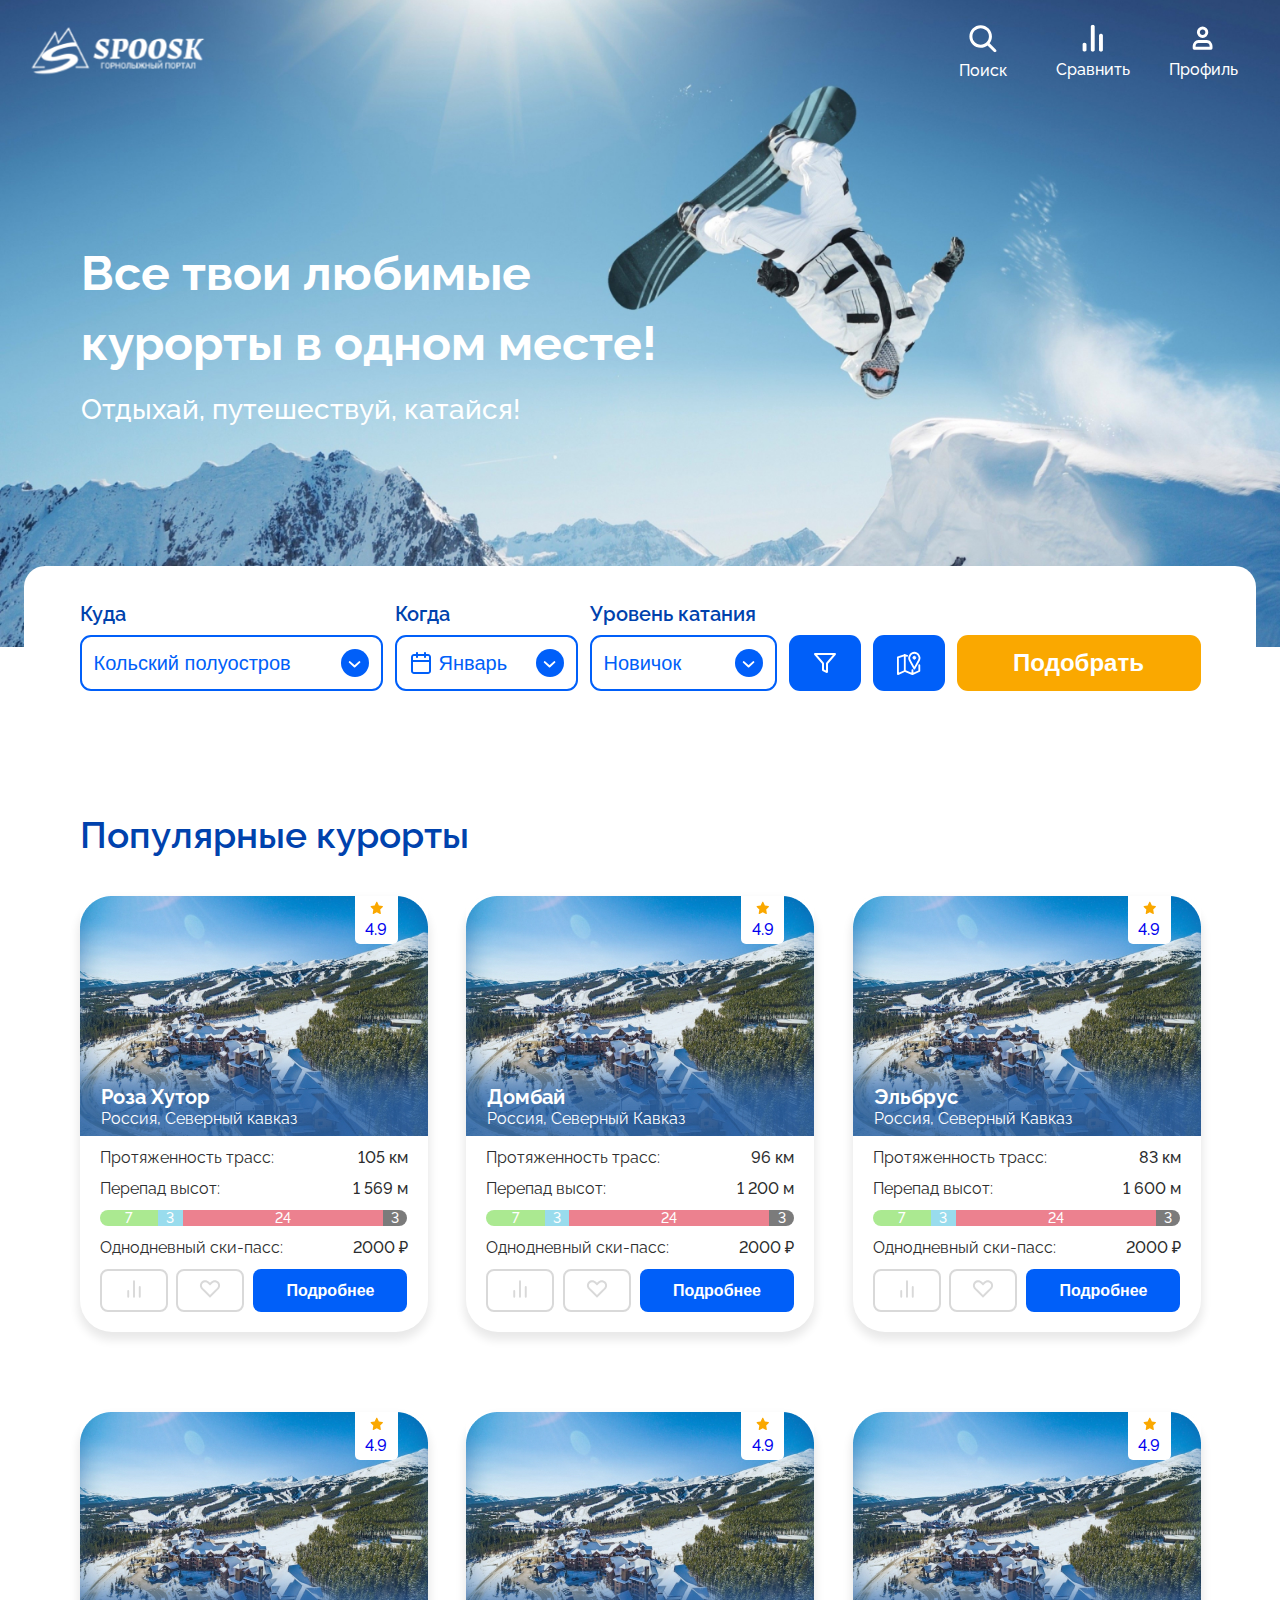
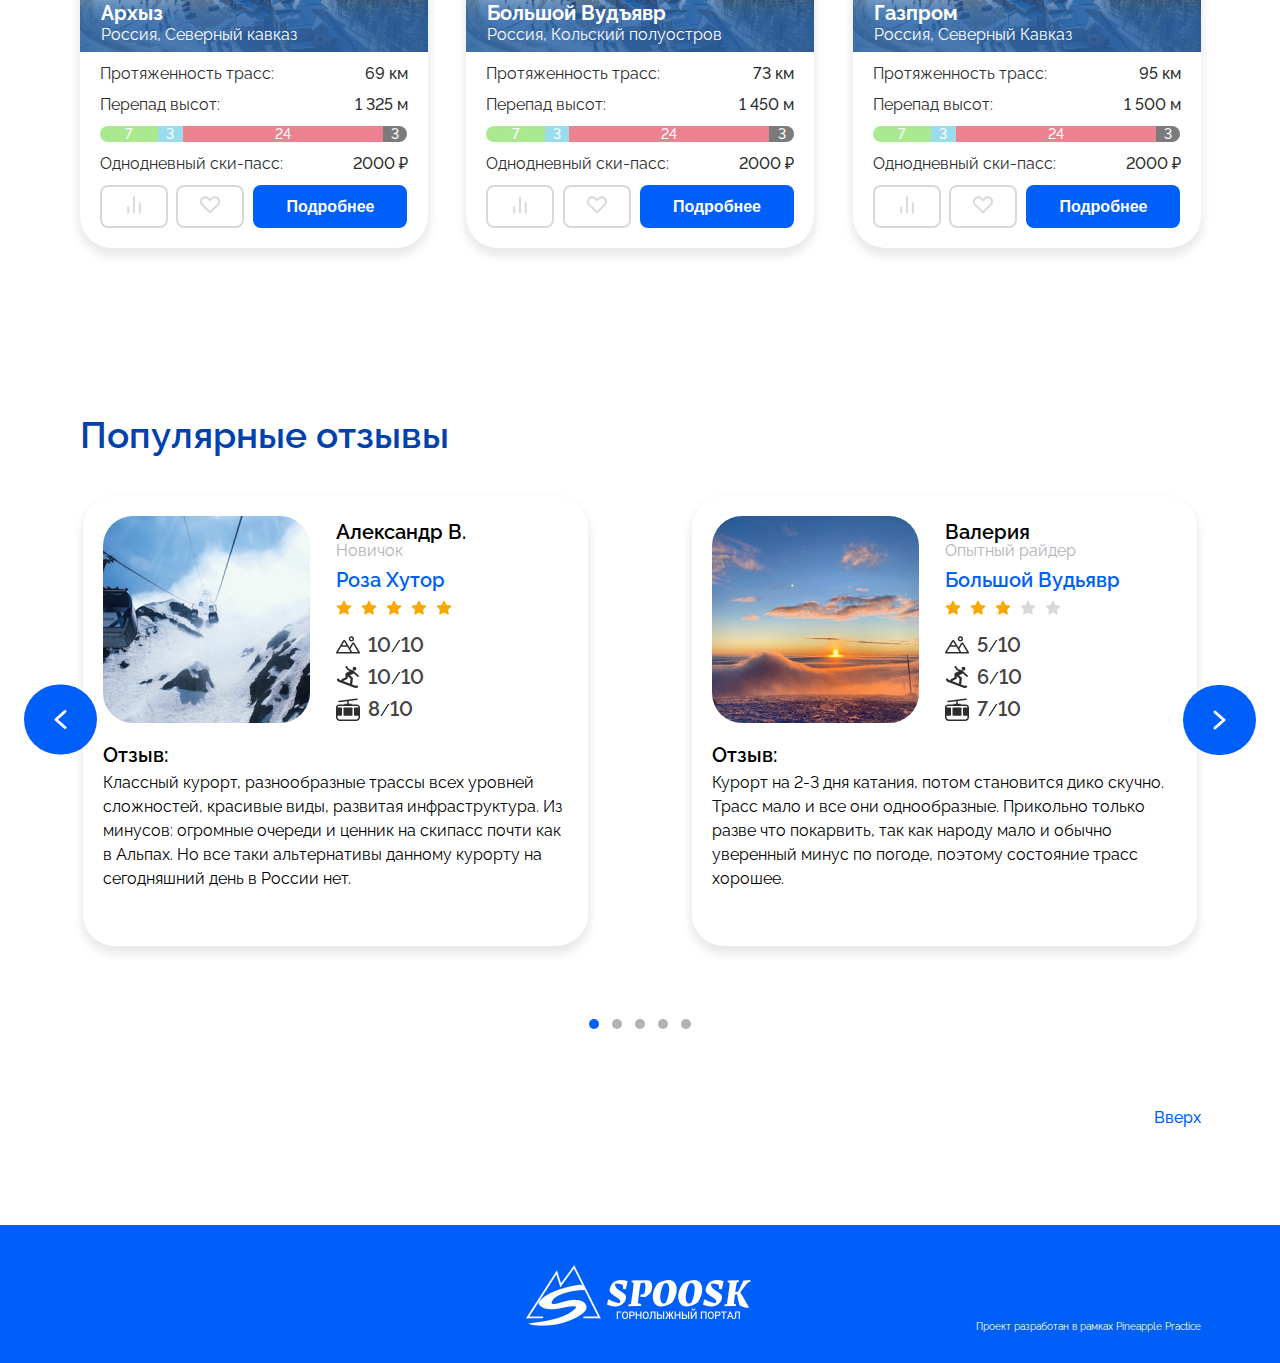
==== commit 4b401f38: "Обновление" ====
--- a/index.html
+++ b/index.html
@@ -61,6 +61,7 @@
                                 <div class="name">Сравнить</div>
                             </a>
                         </li>
+
                         <div class="modal-comparison" id="my-modal-comparison">
                             <div class="modal-comparison_box">
                                 <div class="modal-comparison-block">
@@ -276,7 +277,7 @@
                             </div>
 
                             <div class="form-group">
-                                <button class="btn btn-result">Подобрать</button>
+                                <a href="pages/filter.html"><button class="btn btn-result">Подобрать</button></a>
                             </div>
                            
                         </div>
@@ -295,7 +296,7 @@
                                 <div class="card-item">
         
                                     <div class="card-image">
-                                        <a href="resorts/resorts.html">
+                                        <a href="pages/resorts.html">
                                             <img src="image/card/Frame 208.jpg" alt="roza hutor" class="image">
                                             <div class="card-title">
                                                 <div class="card-title-name"><span>Роза Хутор</span></div>
@@ -366,7 +367,7 @@
                                                 </svg>
                                             </button>
                         
-                                            <button class="cards-btn cards-btn-blue"><a href="resorts/resorts.html">Подробнее</a></button>
+                                            <button class="cards-btn cards-btn-blue"><a href="pages/resorts.html">Подробнее</a></button>
                                         </div>
                                     </div>
                             
--- a/css/style.css
+++ b/css/style.css
@@ -110,6 +110,12 @@
     z-index: 50;
 }
 
+.header-white {
+
+    background-color: #fff;
+
+}
+
 .header-wrapper {
     display: flex;
     justify-content: space-between;
@@ -142,6 +148,10 @@
     font-weight: 500;
 }
 
+.menu-link-blue {
+    color: #005FF9;
+}
+
 .menu-link img {
     text-align: center;
     margin: 0 31px 8px 31px;
@@ -157,7 +167,7 @@
     position: relative;
 }
 
-.page-basic-info{
+.page-form {
     margin: -81px 0px 0px 0px;
 }
 
@@ -1642,4 +1652,57 @@
 
 /* .social-links a {
     text-decoration: none;
-} */+} */
+
+/*------------Filter page --------------------------------------------*/
+
+
+.page_filters-banner {
+    height: 365px;
+}
+
+.btn-blue2 {
+    background: #005FF9;
+    padding-top: 16px;
+    padding-bottom: 16px;
+    padding-left: 34px;
+    padding-right: 34px;
+}
+
+.btn-result2 {
+    min-width: 307px;
+    padding-top: 14px;
+    padding-bottom: 14px;
+    padding-left: 55.5px;
+    padding-right: 55.5px;
+    background-color: #FAA800;
+    color: #ffff;
+    font-weight: 700;
+    font-size: 24px;
+    line-height: 28px;
+}
+
+.section-title2 {
+    margin-bottom: 40px;
+    color: #0042AD;
+    font-size: 24px;
+    line-height: 28px;
+    font-weight: 700;
+}
+
+.image2 {
+    border-radius: 32px 32px 0 0;
+}
+
+.button-up {
+    margin: 94px 186px 94px 1130px;
+    border: none;
+    background: #FFFFFF;
+    font-family: 'Raleway';
+    font-style: normal;
+    font-weight: 500;
+    font-size: 16px;
+    line-height: 19px;
+    color: #005FF9;
+    cursor: pointer;
+}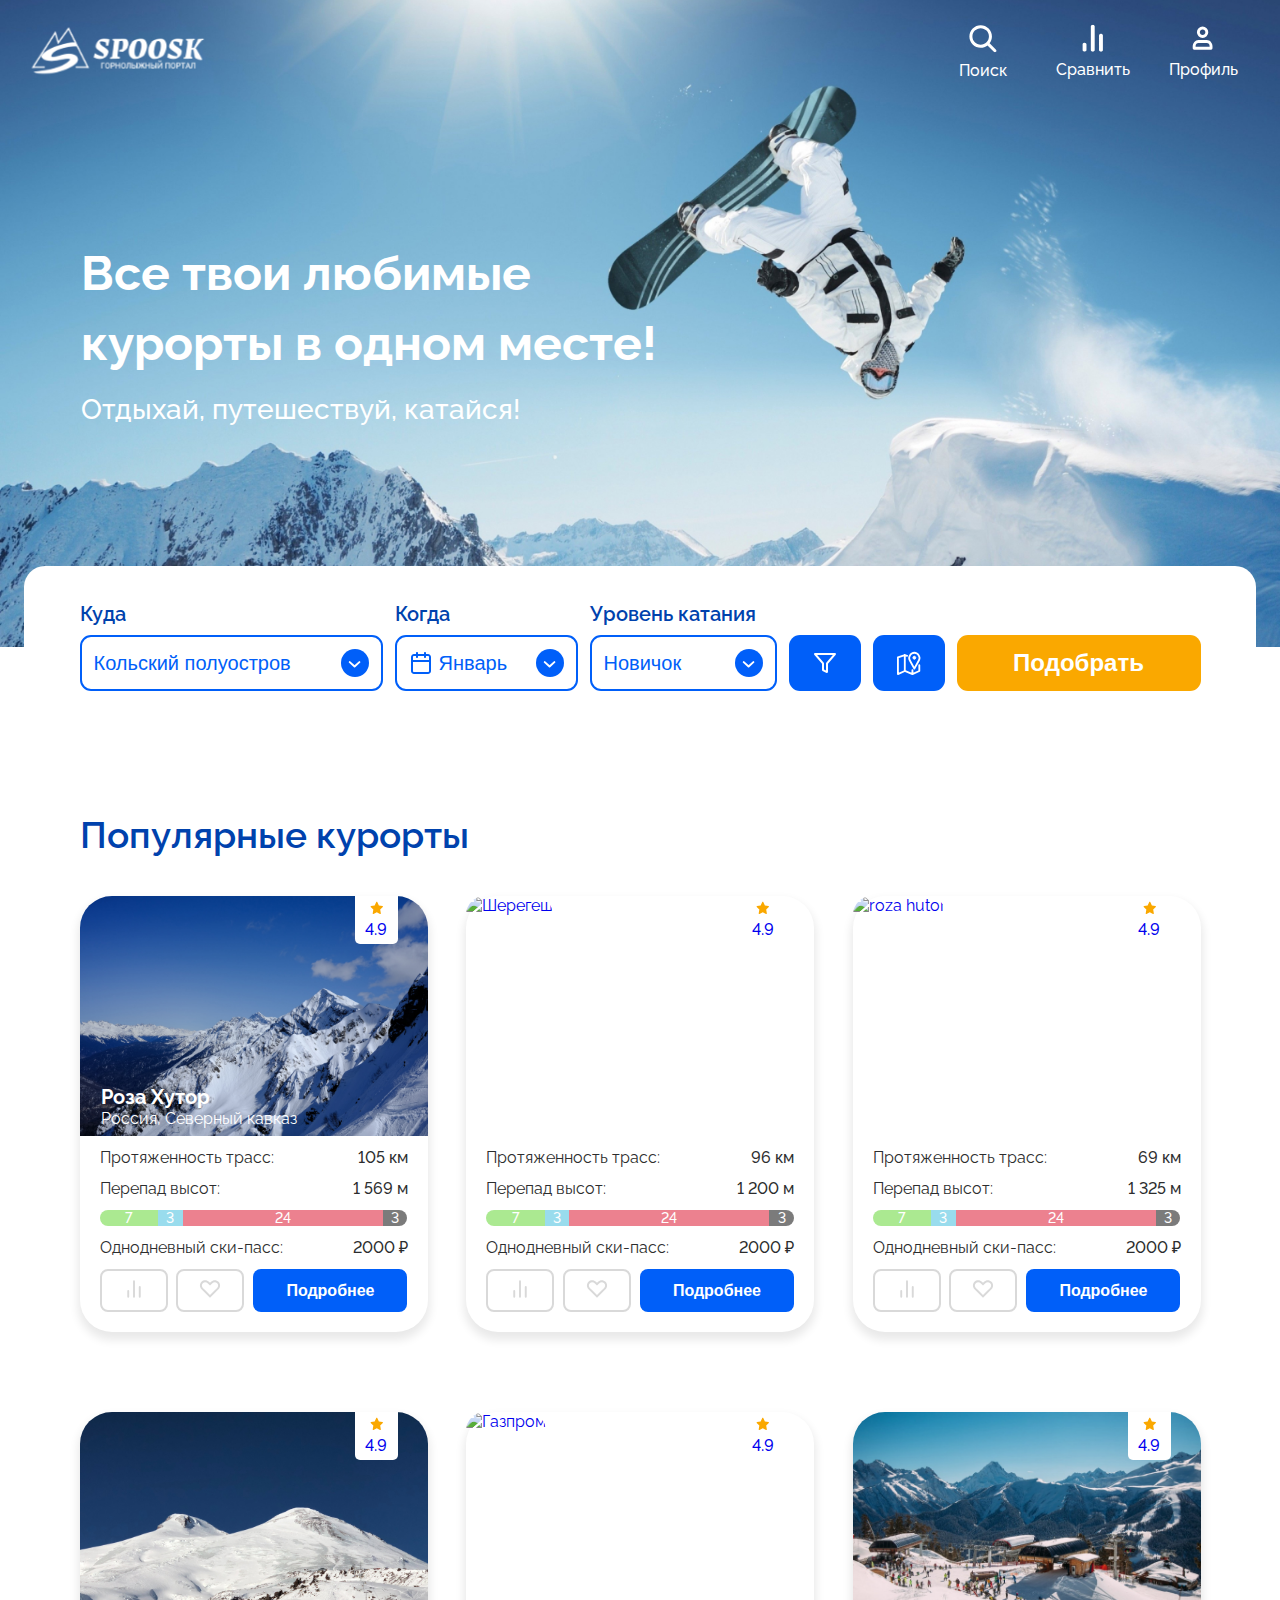
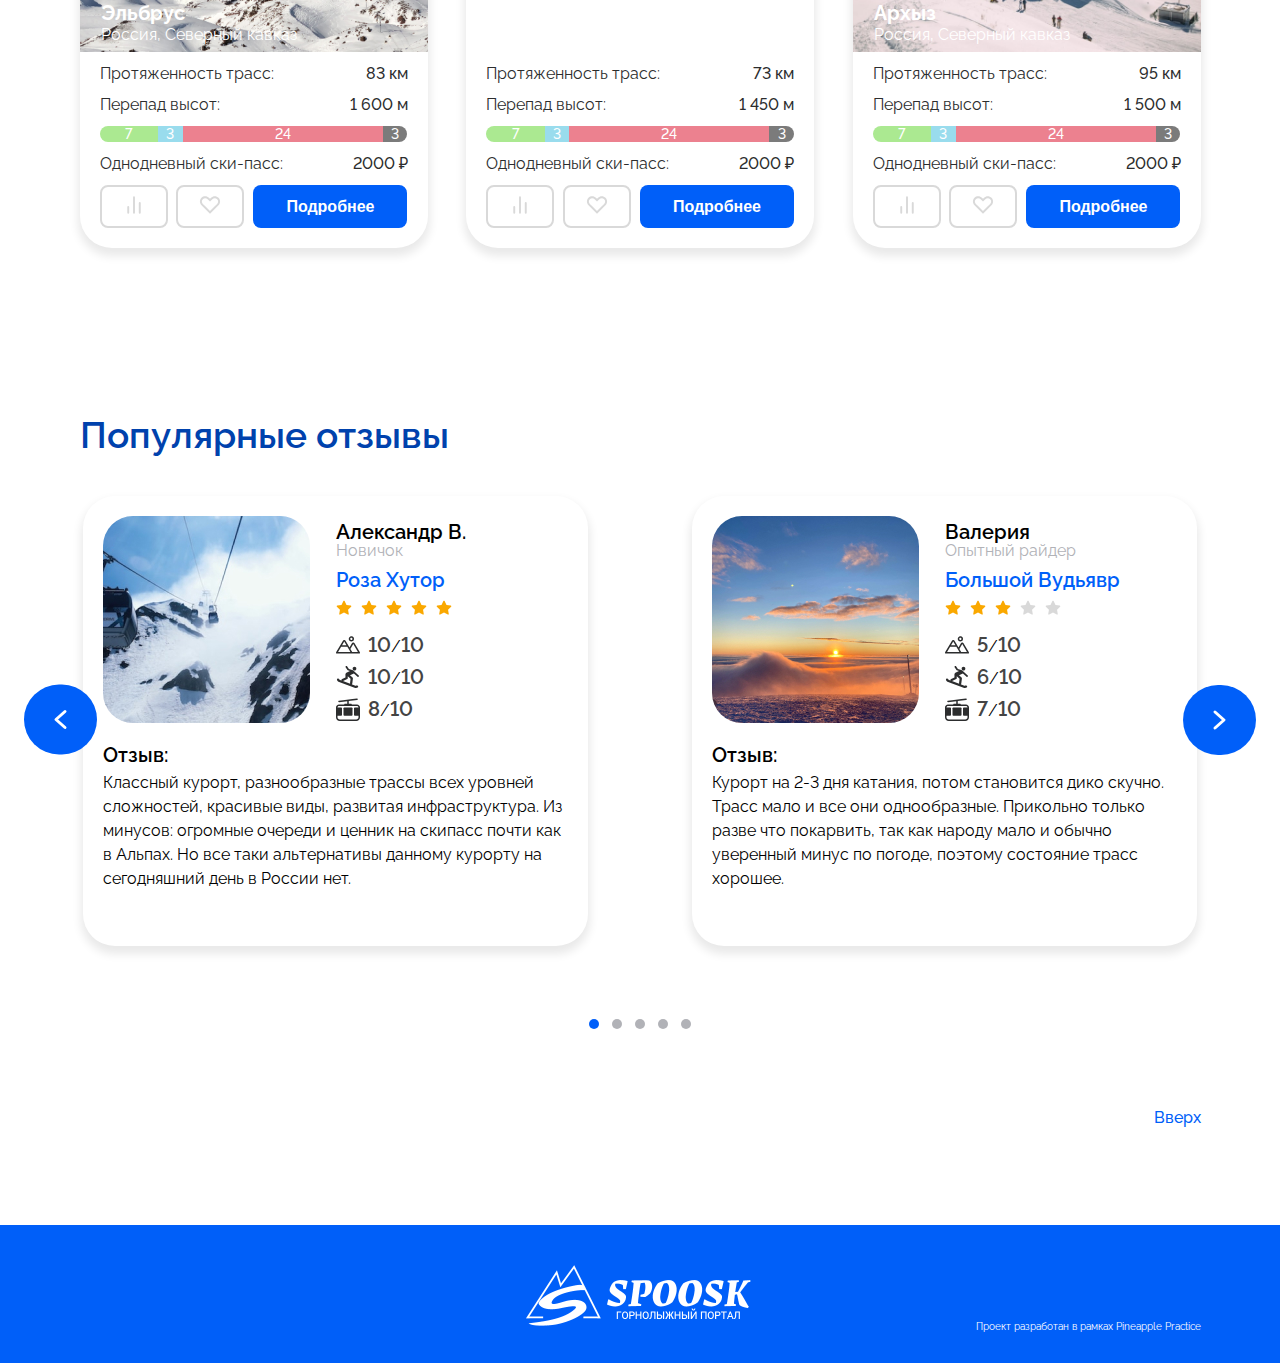
==== commit bfb3d684: "Обновление" ====
--- a/index.html
+++ b/index.html
@@ -297,7 +297,7 @@
         
                                     <div class="card-image">
                                         <a href="pages/resorts.html">
-                                            <img src="image/card/Frame 208.jpg" alt="roza hutor" class="image">
+                                            <img src="image/card/roza-hutor-mini.jpg" alt="Архыз" class="image" width="348" height="240">
                                             <div class="card-title">
                                                 <div class="card-title-name"><span>Роза Хутор</span></div>
                                                 <div class="card-title-additionally">
@@ -367,7 +367,8 @@
                                                 </svg>
                                             </button>
                         
-                                            <button class="cards-btn cards-btn-blue"><a href="pages/resorts.html">Подробнее</a></button>
+                                            <!-- <button class="cards-btn cards-btn-blue"><a href="pages/resorts.html">Подробнее</a></button> -->
+                                            <a href="pages/resorts.html"><button class="cards-btn cards-btn-blue">Подробнее</button></a>
                                         </div>
                                     </div>
                             
@@ -380,12 +381,12 @@
         
                                     <div class="card-image">
                                         <a href="#">
-                                            <img src="image/card/Frame 208.jpg" alt="roza hutor" class="image">
+                                            <img src="image/card/sheregesh-mini.jpg" alt="Шерегеш" class="image" width="348" height="240">
                                             <div class="card-title">
-                                                <div class="card-title-name"><span>Домбай</span></div>
+                                                <div class="card-title-name"><span>Шерегеш</span></div>
                                                 <div class="card-title-additionally">
                                                     <span class="card-title-country">Россия,</span>
-                                                    <span class="card-title-region">Северный Кавказ</span>
+                                                    <span class="card-title-region">Северный кавказ</span>
                                                 </div>
                                             </div>
                                             <div class="card-rating">
@@ -450,7 +451,7 @@
                                                 </svg>
                                             </button>
                         
-                                            <button class="cards-btn cards-btn-blue"><a href="resorts/resorts.html">Подробнее</a></button>
+                                            <a href="#"><button class="cards-btn cards-btn-blue">Подробнее</button></a>
                                         </div>
                                     </div>
                             
@@ -463,12 +464,12 @@
         
                                     <div class="card-image">
                                         <a href="#">
-                                            <img src="image/card/Frame 208.jpg" alt="roza hutor" class="image">
+                                            <img src="image/card/big-wood-mini.jpg" alt="roza hutor" class="image" width="348" height="240">
                                             <div class="card-title">
-                                                <div class="card-title-name"><span>Эльбрус</span></div>
+                                                <div class="card-title-name"><span>Большой Вудьявр</span></div>
                                                 <div class="card-title-additionally">
                                                     <span class="card-title-country">Россия,</span>
-                                                    <span class="card-title-region">Северный Кавказ</span>
+                                                    <span class="card-title-region">Кольский полуостров</span>
                                                 </div>
                                             </div>
                                             <div class="card-rating">
@@ -484,12 +485,12 @@
                                     <div class="card-body">
                                         <div class="property">
                                             <div class="property-name">Протяженность трасс:</div>
-                                            <div class="property-value">83 км</div>
+                                            <div class="property-value">69 км</div>
                                         </div>
                 
                                         <div class="property">
                                             <div class="property-name">Перепад высот:</div>
-                                            <div class="property-value">1 600 м</div>
+                                            <div class="property-value">1 325 м</div>
                                         </div>
                 
                                         <div class="count-trails">
@@ -533,7 +534,7 @@
                                                 </svg>
                                             </button>
                         
-                                            <button class="cards-btn cards-btn-blue"><a href="resorts/resorts.html">Подробнее</a></button>
+                                            <a href="#"><button class="cards-btn cards-btn-blue">Подробнее</button></a>
                                         </div>
                                     </div>
                             
@@ -546,9 +547,9 @@
         
                                     <div class="card-image">
                                         <a href="#">
-                                            <img src="image/card/Frame 208.jpg" alt="roza hutor" class="image">
+                                            <img src="image/card/elbrus-mini.jpg" alt="Эльбрус" class="image" width="348" height="240">
                                             <div class="card-title">
-                                                <div class="card-title-name"><span>Архыз</span></div>
+                                                <div class="card-title-name"><span>Эльбрус</span></div>
                                                 <div class="card-title-additionally">
                                                     <span class="card-title-country">Россия,</span>
                                                     <span class="card-title-region">Северный кавказ</span>
@@ -567,12 +568,12 @@
                                     <div class="card-body">
                                         <div class="property">
                                             <div class="property-name">Протяженность трасс:</div>
-                                            <div class="property-value">69 км</div>
+                                            <div class="property-value">83 км</div>
                                         </div>
                 
                                         <div class="property">
                                             <div class="property-name">Перепад высот:</div>
-                                            <div class="property-value">1 325 м</div>
+                                            <div class="property-value">1 600 м</div>
                                         </div>
                 
                                         <div class="count-trails">
@@ -616,7 +617,7 @@
                                                 </svg>
                                             </button>
                         
-                                            <button class="cards-btn cards-btn-blue"><a href="resorts/resorts.html">Подробнее</a></button>
+                                            <a href="#"><button class="cards-btn cards-btn-blue">Подробнее</button></a>
                                         </div>
                                     </div>
                             
@@ -629,12 +630,12 @@
         
                                     <div class="card-image">
                                         <a href="#">
-                                            <img src="image/card/Frame 208.jpg" alt="roza hutor" class="image">
+                                            <img src="image/card/gazprom-mini.jpg" alt="Газпром" class="image" width="348" height="240">
                                             <div class="card-title">
-                                                <div class="card-title-name"><span>Большой Вудъявр</span></div>
+                                                <div class="card-title-name"><span>Газпром</span></div>
                                                 <div class="card-title-additionally">
                                                     <span class="card-title-country">Россия,</span>
-                                                    <span class="card-title-region">Кольский полуостров</span>
+                                                    <span class="card-title-region">Северный кавказ</span>
                                                 </div>
                                             </div>
                                             <div class="card-rating">
@@ -699,7 +700,7 @@
                                                 </svg>
                                             </button>
                         
-                                            <button class="cards-btn cards-btn-blue"><a href="resorts/resorts.html">Подробнее</a></button>
+                                            <a href="#"><button class="cards-btn cards-btn-blue">Подробнее</button></a>
                                         </div>
                                     </div>
                             
@@ -712,12 +713,12 @@
         
                                     <div class="card-image">
                                         <a href="#">
-                                            <img src="image/card/Frame 208.jpg" alt="roza hutor" class="image">
+                                            <img src="image/card/arkhyz-mini.jpg" alt="Архыз" class="image" width="348" height="240">
                                             <div class="card-title">
-                                                <div class="card-title-name"><span>Газпром</span></div>
+                                                <div class="card-title-name"><span>Архыз</span></div>
                                                 <div class="card-title-additionally">
                                                     <span class="card-title-country">Россия,</span>
-                                                    <span class="card-title-region">Северный Кавказ</span>
+                                                    <span class="card-title-region">Северный кавказ</span>
                                                 </div>
                                             </div>
                                             <div class="card-rating">
@@ -782,7 +783,7 @@
                                                 </svg>
                                             </button>
                         
-                                            <button class="cards-btn cards-btn-blue"><a href="resorts/resorts.html">Подробнее</a></button>
+                                            <a href="#"><button class="cards-btn cards-btn-blue">Подробнее</button></a>
                                         </div>
                                     </div>
                             
--- a/css/style.css
+++ b/css/style.css
@@ -1238,7 +1238,8 @@
 
 .card-image {
     position: relative;
-    width: 100%;
+    width: 348px;
+    height: 240px;
 }
 
 .card-title {
@@ -1262,8 +1263,19 @@
     color: #FFFFFF;
 }
 
+/* .card-image-shadow {
+    border-radius: 32px 32px 0 0;
+    box-shadow: inset rgba(42, 99, 166, 0.85) 6px -67px 60px,
+    rgba(0, 97, 211, 0.1) 1px 224px 10px ;
+} */
+
 .image {
     width: 100%;
+    height: 100%;
+    border-radius: 32px 32px 0 0;
+    object-fit: cover;
+    /* position: relative;
+    z-index: -1; */
 }
 
 .card-rating {
@@ -1373,6 +1385,11 @@
     border-radius: 8px;
     user-select: none; 
     cursor: pointer;
+
+    line-height: 19px;
+    color: #FFFFFF;
+    font-size: 16px;
+    font-weight: 600;
 }
 
 .cards-btn:focus {
@@ -1426,12 +1443,12 @@
     color: #FFFFFF; */
 }
 
-.cards-btn-blue a {
+/* .form-button a {
     line-height: 19px;
     color: #FFFFFF;
     font-size: 16px;
     font-weight: 600;
-}
+} */
 
 .cards-btn-blue:hover {
     opacity: 0.7;
@@ -1659,6 +1676,10 @@
 
 .page_filters-banner {
     height: 365px;
+}
+
+.img-filters-banner {
+    padding-top: 100px;
 }
 
 .btn-blue2 {
@@ -1690,10 +1711,6 @@
     font-weight: 700;
 }
 
-.image2 {
-    border-radius: 32px 32px 0 0;
-}
-
 .button-up {
     margin: 94px 186px 94px 1130px;
     border: none;
